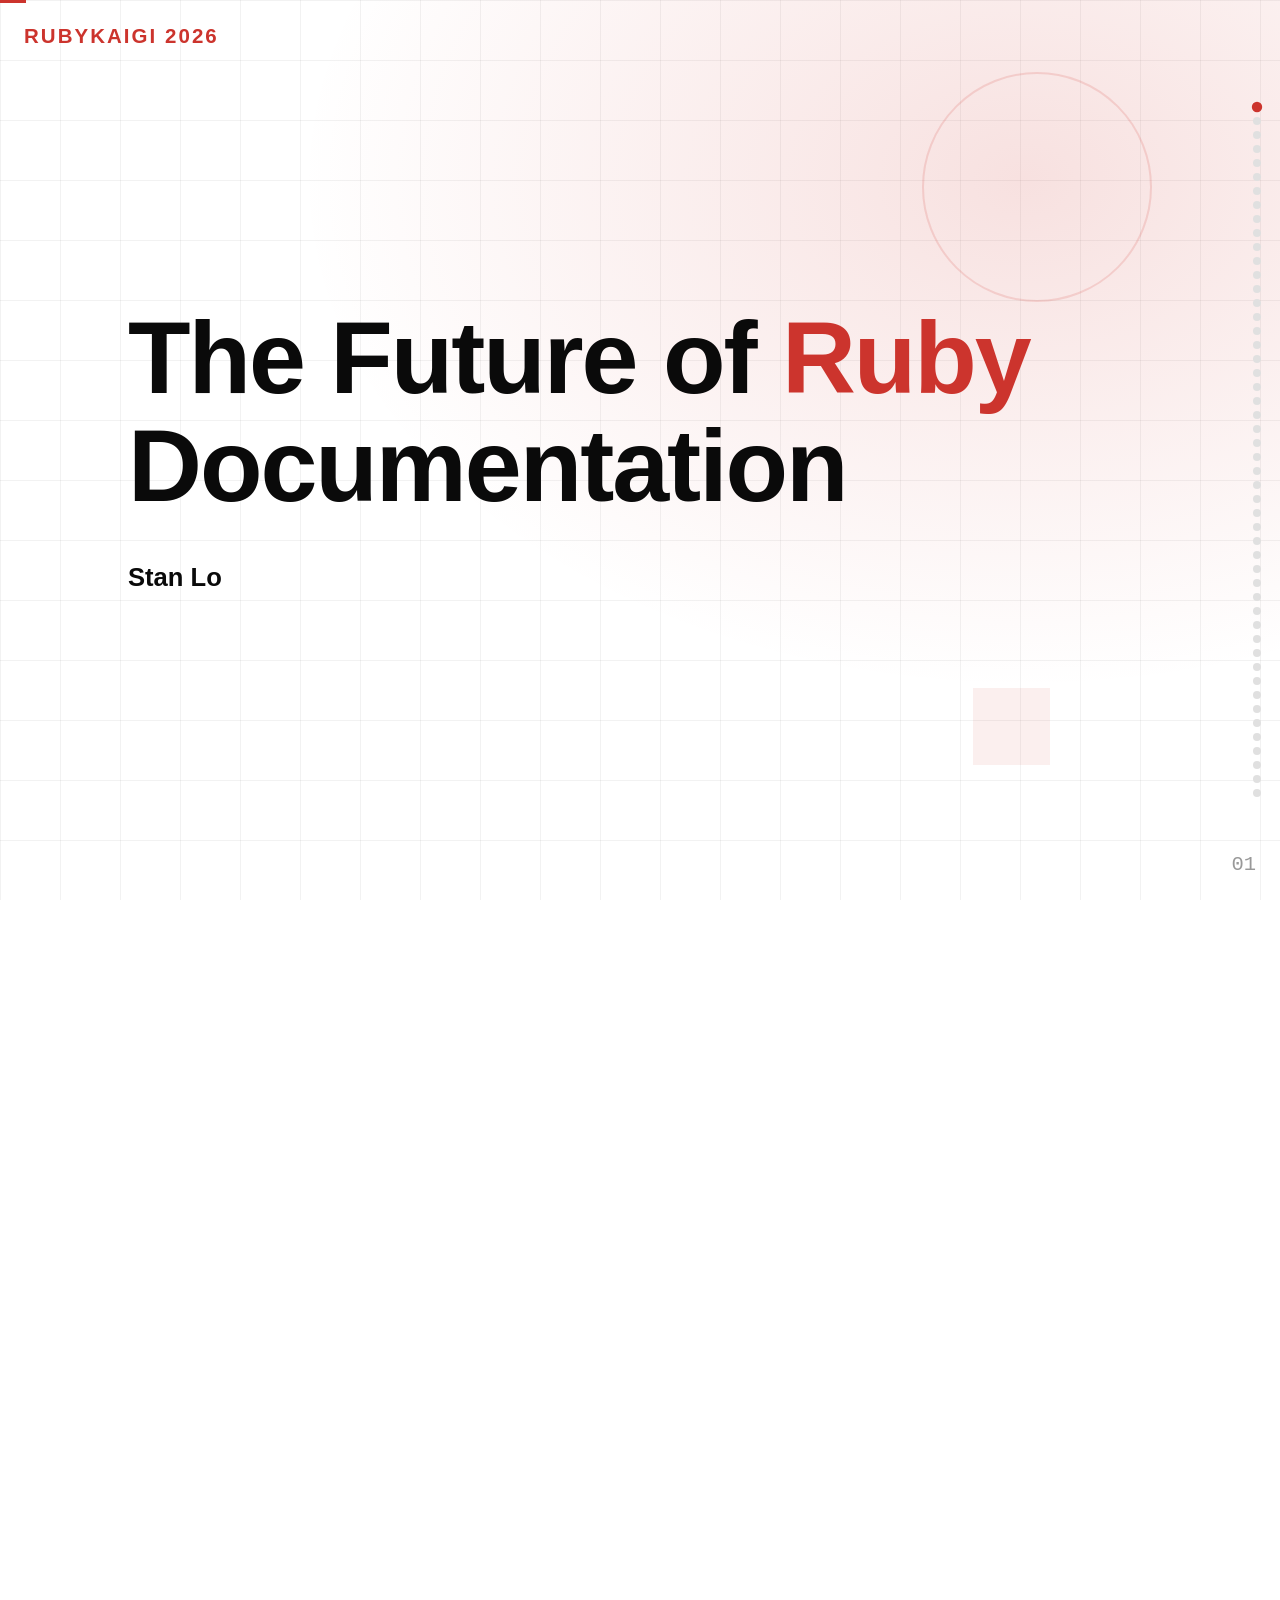
==== talks/the-future-of-ruby-documentation/index.html @ 3593cd4c "Add 'The Future of Ruby Documentation' RubyKaigi 2026 talk Self-contained talk directory under `talk" ====
<!DOCTYPE html>
<html lang="en"><head><meta http-equiv="Content-Type" content="text/html; charset=UTF-8">

<meta name="viewport" content="width=device-width, initial-scale=1.0">
<title>The Future of Ruby Documentation — Stan Lo — RubyKaigi 2026</title>
<link rel="preconnect" href="https://fonts.googleapis.com/">
<link href="./the-future-of-ruby-documentation_files/css2" rel="stylesheet">
<style>
/* ===========================================
   CSS CUSTOM PROPERTIES (SWISS MODERN THEME)
   =========================================== */
:root {
  --bg: #ffffff;
  --bg-alt: #f7f7f7;
  --text: #0a0a0a;
  --text-secondary: #555;
  --text-dim: #999;
  --accent: #cc342d;
  --accent-light: rgba(204,52,45,0.08);
  --accent-glow: rgba(204,52,45,0.15);
  --grid-color: rgba(0,0,0,0.05);
  --border: #e0e0e0;
  --code-bg: #1a1a2e;
  --code-text: #e0e0e0;
  --font-display: 'Archivo', sans-serif;
  --font-body: 'Nunito', sans-serif;
  --font-mono: 'JetBrains Mono', monospace;
  --title-size: clamp(3.2rem, 7vw, 7rem);
  --hero-size: clamp(2.5rem, 5.5vw, 5rem);
  --h2-size: clamp(2.2rem, 5vw, 3.8rem);
  --h3-size: clamp(1.6rem, 3.5vw, 2.6rem);
  --body-size: clamp(1.1rem, 2.2vw, 1.8rem);
  --small-size: clamp(0.95rem, 1.6vw, 1.4rem);
  --code-size: clamp(0.9rem, 1.7vw, 1.5rem);
  --slide-padding: clamp(2rem, 5vw, 5rem);
  --content-gap: clamp(1.2rem, 3vw, 2.5rem);
  --element-gap: clamp(0.5rem, 1.4vw, 1.2rem);
  --ease: cubic-bezier(0.16, 1, 0.3, 1);
  --duration: 0.6s;
}
*, *::before, *::after { margin: 0; padding: 0; box-sizing: border-box; }
html, body { height: 100%; overflow-x: hidden; }
html { scroll-snap-type: y mandatory; scroll-behavior: smooth; }
.slide { width: 100vw; height: 100vh; height: 100dvh; overflow: hidden; scroll-snap-align: start; display: flex; flex-direction: column; align-items: center; position: relative; background-image: linear-gradient(var(--grid-color) 1px, transparent 1px), linear-gradient(90deg, var(--grid-color) 1px, transparent 1px); background-size: 60px 60px; background-color: var(--bg); }
.slide-content { flex: 1; display: flex; flex-direction: column; justify-content: center; max-height: 100%; overflow: hidden; padding: var(--slide-padding); }
body { font-family: var(--font-body); color: var(--text); background: var(--bg); }
.slide.section-divider { background: var(--accent); background-image: none; justify-content: center; align-items: center; }
.slide.section-divider .slide-content { text-align: center; justify-content: center; align-items: center; }
.slide.section-divider h2 { color: #fff; font-family: var(--font-display); font-size: clamp(2.5rem, 7vw, 6rem); font-weight: 900; letter-spacing: -0.02em; }
.slide.section-divider .section-number { color: rgba(255,255,255,0.3); font-family: var(--font-display); font-size: clamp(5rem, 14vw, 13rem); font-weight: 900; line-height: 1; margin-bottom: clamp(0.5rem, 1vw, 1rem); }
.slide.title-slide { background-image: none; background: radial-gradient(ellipse at 80% 20%, var(--accent-glow) 0%, transparent 50%), linear-gradient(var(--grid-color) 1px, transparent 1px), linear-gradient(90deg, var(--grid-color) 1px, transparent 1px); background-size: 100% 100%, 60px 60px, 60px 60px; background-color: var(--bg); }
h1 { font-family: var(--font-display); font-size: var(--title-size); font-weight: 900; line-height: 1.05; letter-spacing: -0.02em; color: var(--text); }
h2 { font-family: var(--font-display); font-size: var(--h2-size); font-weight: 800; line-height: 1.15; letter-spacing: -0.01em; color: var(--text); margin-bottom: var(--content-gap); }
h3 { font-family: var(--font-display); font-size: var(--h3-size); font-weight: 700; color: var(--text); margin-bottom: var(--element-gap); }
.accent { color: var(--accent); }
.dim { color: var(--text-secondary); }
p, li { font-size: var(--body-size); line-height: 1.5; color: var(--text-secondary); }
ul { list-style: none; display: flex; flex-direction: column; gap: var(--element-gap); }
ul li { padding-left: clamp(1rem, 2vw, 1.5rem); position: relative; }
ul li::before { content: ''; position: absolute; left: 0; top: clamp(0.4rem, 0.7vw, 0.55rem); width: 6px; height: 6px; background: var(--accent); }
.code-block { background: var(--code-bg); color: var(--code-text); font-family: var(--font-mono); font-size: var(--code-size); line-height: 1.6; padding: clamp(0.75rem, 2vw, 1.5rem); border-radius: 8px; overflow: hidden; border-left: 3px solid var(--accent); white-space: pre; }
.code-block .kw { color: #ff7b72; }
.code-block .str { color: #a5d6ff; }
.code-block .cm { color: #8b949e; }
.code-block .fn { color: #d2a8ff; }
.code-block .ty { color: #79c0ff; }
code { font-family: var(--font-mono); font-size: 0.9em; background: var(--accent-light); color: var(--accent); padding: 0.1em 0.4em; border-radius: 3px; }
.two-col { display: flex; gap: clamp(1.5rem, 3vw, 3rem); align-items: flex-start; }
.two-col > * { flex: 1; min-width: 0; }
.comparison-table { width: 100%; border-collapse: collapse; font-size: var(--body-size); }
.comparison-table th { font-family: var(--font-display); font-weight: 700; text-align: left; padding: clamp(0.3rem, 0.8vw, 0.6rem) clamp(0.5rem, 1.5vw, 1.2rem); border-bottom: 2px solid var(--text); color: var(--text); font-size: var(--small-size); text-transform: uppercase; letter-spacing: 0.05em; }
.comparison-table td { padding: clamp(0.3rem, 0.8vw, 0.6rem) clamp(0.5rem, 1.5vw, 1.2rem); border-bottom: 1px solid var(--border); color: var(--text-secondary); }
.comparison-table td:first-child { font-weight: 600; color: var(--text); }
.diagram { display: flex; align-items: center; justify-content: center; gap: clamp(0.5rem, 1.5vw, 1.2rem); flex-wrap: wrap; padding: clamp(1rem, 2vw, 2rem) 0; }
.diagram-box { background: var(--bg-alt); border: 2px solid var(--border); border-radius: 8px; padding: clamp(0.5rem, 1.2vw, 1rem) clamp(0.8rem, 2vw, 1.5rem); font-family: var(--font-mono); font-size: var(--small-size); text-align: center; color: var(--text); }
.diagram-box.highlight { border-color: var(--accent); background: var(--accent-light); }
.diagram-arrow { font-size: clamp(1rem, 2vw, 1.5rem); color: var(--text-dim); }
.quote { border-left: 3px solid var(--accent); padding-left: clamp(1rem, 2vw, 1.5rem); font-style: italic; font-size: var(--h3-size); color: var(--text); line-height: 1.4; }
.badge { display: inline-block; font-family: var(--font-mono); font-size: var(--small-size); background: var(--accent); color: #fff; padding: 0.15em 0.6em; border-radius: 3px; font-weight: 500; letter-spacing: 0.03em; }
.placeholder { background: var(--bg-alt); border: 2px dashed var(--border); border-radius: 8px; display: flex; align-items: center; justify-content: center; padding: clamp(1.5rem, 3vw, 3rem); color: var(--text-dim); font-size: var(--small-size); font-family: var(--font-mono); text-align: center; max-height: min(50vh, 450px); }
.corner-label { position: absolute; top: clamp(0.8rem, 2vw, 1.5rem); left: clamp(0.8rem, 2vw, 1.5rem); font-family: var(--font-display); font-weight: 800; font-size: var(--small-size); color: var(--accent); letter-spacing: 0.1em; text-transform: uppercase; }
.slide-num { position: absolute; bottom: clamp(0.8rem, 2vw, 1.5rem); right: clamp(0.8rem, 2vw, 1.5rem); font-family: var(--font-mono); font-size: var(--small-size); color: var(--text-dim); }
.deco-circle { position: absolute; border: 2px solid var(--accent); border-radius: 50%; opacity: 0.15; pointer-events: none; }
.deco-rect { position: absolute; background: var(--accent); opacity: 0.08; pointer-events: none; }
.reveal { opacity: 0; transform: translateY(25px); transition: opacity var(--duration) var(--ease), transform var(--duration) var(--ease); }
.slide.visible .reveal { opacity: 1; transform: translateY(0); }
.reveal:nth-child(2) { transition-delay: 0.1s; }
.reveal:nth-child(3) { transition-delay: 0.2s; }
.reveal:nth-child(4) { transition-delay: 0.25s; }
.reveal:nth-child(5) { transition-delay: 0.3s; }
.progress-bar { position: fixed; top: 0; left: 0; height: 3px; background: var(--accent); z-index: 1000; transition: width 0.3s var(--ease); width: 0%; }
.nav-dots { position: fixed; right: clamp(0.5rem, 1.5vw, 1.2rem); top: 50%; transform: translateY(-50%); display: flex; flex-direction: column; gap: 6px; z-index: 999; }
.nav-dots .dot { width: 8px; height: 8px; border-radius: 50%; background: var(--border); cursor: pointer; transition: all 0.3s var(--ease); border: none; padding: 0; }
.nav-dots .dot.active { background: var(--accent); transform: scale(1.3); }
.edit-hotzone { position: fixed; top: 0; left: 0; width: 80px; height: 80px; z-index: 10000; cursor: pointer; }
.edit-toggle { position: fixed; top: 12px; left: 12px; width: 36px; height: 36px; border-radius: 50%; background: var(--accent); color: #fff; border: none; font-size: 16px; cursor: pointer; z-index: 10001; opacity: 0; pointer-events: none; transition: opacity 0.3s ease; display: flex; align-items: center; justify-content: center; }
.edit-toggle.show, .edit-toggle.active { opacity: 1; pointer-events: auto; }
.edit-banner { position: fixed; top: 0; left: 0; right: 0; background: var(--accent); color: #fff; font-family: var(--font-mono); font-size: 12px; text-align: center; padding: 4px; z-index: 9999; opacity: 0; pointer-events: none; transition: opacity 0.3s ease; }
.edit-banner.active { opacity: 1; }
body.edit-active [contenteditable] { outline: 1px dashed var(--accent); outline-offset: 2px; cursor: text; }
@media (max-height: 700px) { :root { --slide-padding: clamp(0.75rem, 3vw, 2rem); --content-gap: clamp(0.4rem, 1.5vw, 1rem); --title-size: clamp(1.5rem, 4.5vw, 2.5rem); --h2-size: clamp(1rem, 3vw, 1.75rem); } }
@media (max-height: 600px) { :root { --slide-padding: clamp(0.5rem, 2.5vw, 1.5rem); --content-gap: clamp(0.3rem, 1vw, 0.75rem); --title-size: clamp(1.1rem, 4vw, 2rem); --body-size: clamp(0.7rem, 1.2vw, 0.95rem); } .nav-dots, .decorative { display: none; } }
@media (max-height: 500px) { :root { --slide-padding: clamp(0.4rem, 2vw, 1rem); --title-size: clamp(1rem, 3.5vw, 1.5rem); --h2-size: clamp(0.9rem, 2.5vw, 1.25rem); --body-size: clamp(0.65rem, 1vw, 0.85rem); } }
@media (max-width: 600px) { :root { --title-size: clamp(1.25rem, 7vw, 2.5rem); } .two-col { flex-direction: column !important; } }
@media (prefers-reduced-motion: reduce) { *, *::before, *::after { animation-duration: 0.01ms !important; transition-duration: 0.2s !important; } html { scroll-behavior: auto; } }
.notes-panel { position: fixed; bottom: 0; left: 0; right: 0; height: 180px; background: #1a1a2e; border-top: 2px solid #cc342d; display: none; flex-direction: column; z-index: 9000; font-family: var(--font-body); }
.notes-panel.active { display: flex; }
.notes-panel-header { display: flex; justify-content: space-between; align-items: center; padding: 6px 16px; background: #252540; font-size: 12px; color: #888; }
.notes-panel-header .notes-label { font-weight: 600; color: #ccc; }
.notes-panel-header .notes-status { font-style: italic; }
.notes-panel textarea { flex: 1; background: #1a1a2e; color: #e0e0e0; border: none; padding: 12px 16px; font-family: var(--font-body); font-size: 15px; line-height: 1.5; resize: none; outline: none; }
.notes-panel textarea::placeholder { color: #555; }
.speaker-notes { display: none; }
.blackout-overlay { position: fixed; inset: 0; background: #000; z-index: 10000; display: none; }
.blackout-overlay.active { display: block; }
body.mirror .progress-bar, body.mirror .nav-dots, body.mirror .edit-hotzone, body.mirror .edit-toggle, body.mirror .edit-banner, body.mirror .notes-panel { display: none !important; }
body.mirror { overflow: hidden; }
</style>
</head>
<body class="">
<div class="progress-bar" id="progressBar" style="width: 20%;"></div>
<nav class="nav-dots" id="navDots"><button class="dot" aria-label="Go to slide 1"></button><button class="dot" aria-label="Go to slide 2"></button><button class="dot" aria-label="Go to slide 3"></button><button class="dot" aria-label="Go to slide 4"></button><button class="dot" aria-label="Go to slide 5"></button><button class="dot" aria-label="Go to slide 6"></button><button class="dot" aria-label="Go to slide 7"></button><button class="dot" aria-label="Go to slide 8"></button><button class="dot" aria-label="Go to slide 9"></button><button class="dot active" aria-label="Go to slide 10"></button><button class="dot" aria-label="Go to slide 11"></button><button class="dot" aria-label="Go to slide 12"></button><button class="dot" aria-label="Go to slide 13"></button><button class="dot" aria-label="Go to slide 14"></button><button class="dot" aria-label="Go to slide 15"></button><button class="dot" aria-label="Go to slide 16"></button><button class="dot" aria-label="Go to slide 17"></button><button class="dot" aria-label="Go to slide 18"></button><button class="dot" aria-label="Go to slide 19"></button><button class="dot" aria-label="Go to slide 20"></button><button class="dot" aria-label="Go to slide 21"></button><button class="dot" aria-label="Go to slide 22"></button><button class="dot" aria-label="Go to slide 23"></button><button class="dot" aria-label="Go to slide 24"></button><button class="dot" aria-label="Go to slide 25"></button><button class="dot" aria-label="Go to slide 26"></button><button class="dot" aria-label="Go to slide 27"></button><button class="dot" aria-label="Go to slide 28"></button><button class="dot" aria-label="Go to slide 29"></button><button class="dot" aria-label="Go to slide 30"></button><button class="dot" aria-label="Go to slide 31"></button><button class="dot" aria-label="Go to slide 32"></button><button class="dot" aria-label="Go to slide 33"></button><button class="dot" aria-label="Go to slide 34"></button><button class="dot" aria-label="Go to slide 35"></button><button class="dot" aria-label="Go to slide 36"></button><button class="dot" aria-label="Go to slide 37"></button><button class="dot" aria-label="Go to slide 38"></button><button class="dot" aria-label="Go to slide 39"></button><button class="dot" aria-label="Go to slide 40"></button><button class="dot" aria-label="Go to slide 41"></button><button class="dot" aria-label="Go to slide 42"></button><button class="dot" aria-label="Go to slide 43"></button><button class="dot" aria-label="Go to slide 44"></button><button class="dot" aria-label="Go to slide 45"></button><button class="dot" aria-label="Go to slide 46"></button><button class="dot" aria-label="Go to slide 47"></button><button class="dot" aria-label="Go to slide 48"></button><button class="dot" aria-label="Go to slide 49"></button><button class="dot" aria-label="Go to slide 50"></button></nav>
<div class="edit-hotzone" id="editHotzone"></div>
<button class="edit-toggle" id="editToggle" title="Edit mode (E)">✓</button>
<div class="edit-banner" id="editBanner">Saved!</div>
<div class="blackout-overlay" id="blackoutOverlay"></div>
<div class="notes-panel" id="notesPanel">
  <div class="notes-panel-header">
    <span class="notes-label">Speaker Notes (slide <span id="noteSlideNum">10</span>/<span id="noteTotalSlides">50</span>)</span>
    <span class="notes-status" id="noteStatus">Saved</span>
  </div>
  <textarea id="notesTextarea" placeholder="Type your speaker notes here..."></textarea>
</div>

<!-- 01: TITLE -->
<section class="slide title-slide visible" data-section="The Hook" data-budget="3-4 min">
  <div class="deco-circle" style="width:clamp(120px,18vw,280px);height:clamp(120px,18vw,280px);top:8%;right:10%"></div>
  <div class="deco-rect" style="width:clamp(40px,6vw,80px);height:clamp(40px,6vw,80px);bottom:15%;right:18%"></div>
  <div class="corner-label">RubyKaigi 2026</div>
  <div class="slide-content" style="max-width:min(90vw,1200px)">
    <h1 class="reveal" style="font-size:clamp(3.5rem,8vw,8rem);margin-bottom:var(--content-gap)">The Future of <span class="accent">Ruby</span> Documentation</h1>
    <p class="reveal" style="font-size:clamp(1.2rem,2vw,1.8rem);color:var(--text-secondary)"><strong style="color:var(--text)">Stan Lo</strong></p>
  </div>
  <div class="slide-num">01</div>
  <div class="speaker-notes">Hi everyone. Today I want to talk about the future of Ruby documentation — what we have done in the last 2 years, and what will come in the future.</div>
</section>

<!-- 02a: ABOUT ME — RUBY COMMITTER -->
<section class="slide visible"><div class="slide-content" style="max-width:min(90vw,1100px)">
  <h2 class="reveal">About me</h2>
  <ul class="reveal">
    <li>Ruby committer — Debug.gem, IRB, RDoc, Reline, a bit of ZJIT</li>
  </ul>
</div><div class="slide-num">02</div>
  <div class="speaker-notes">I'm Stan Lo. I'm a Ruby committer and I've worked on several Ruby tools over the years, including the debugger, IRB, RDoc, and Reline.
Last year I also spent quite some time working on ZJIT as well.</div>
</section>

<!-- 02b: CLIMBING & CALISTHENICS -->
<section class="slide visible"><div class="slide-content" style="max-width:min(90vw,1100px);text-align:center;align-items:center">
  <h2 class="reveal">When I don't write code, I climb and do calisthenics training.</h2>
  <div class="reveal" style="margin-top:var(--content-gap)">
    <img src="images/pullup-record.jpeg" alt="Pullup record at the Hacomono booth" style="max-width:min(90vw,1000px);max-height:min(72vh,700px);border-radius:8px;border:1px solid var(--border);box-shadow:0 4px 20px rgba(0,0,0,0.1)">
  </div>
</div><div class="slide-num">03</div>
  <div class="speaker-notes">When I don't write code, I climb and do calisthenics training. Which means a lot of pullups and hangs — and today I took the Hacomono booth's challenge. Here's my record.</div>
</section>

<!-- 02c: FRONTLEVER DEMO -->
<section class="slide visible"><div class="slide-content" style="max-width:min(95vw,1400px);text-align:center;align-items:center">
  <h2 class="reveal">I also train for tricks like front lever.</h2>
  <div class="reveal" style="margin-top:var(--content-gap)">
    <video src="images/frontlever-drop.mp4" style="max-width:100%;max-height:min(72vh,700px);border-radius:8px;border:1px solid var(--border);box-shadow:0 4px 20px rgba(0,0,0,0.1);cursor:pointer" onclick="this.paused?this.play():this.pause()" muted="" playsinline=""></video>
  </div>
</div><div class="slide-num">04</div>
  <div class="speaker-notes">I also train for tricks like the front lever. Which, as you can see, is not cool at all if you need to pick up the changes afterward
[Arrow key or click to play.]</div>
</section>

<!-- 02: ABOUT ME (FULL) -->
<section class="slide visible"><div class="slide-content" style="max-width:min(90vw,1100px)">
  <h2 class="reveal">About me</h2>
  <ul class="reveal">
    <li>Ruby committer — Debug.gem, IRB, RDoc, Reline, a bit of ZJIT</li>
    <li>Ruby DX team @Shopify&nbsp;—&nbsp;Tapioca, Ruby LSP, Rubydex</li>
  </ul>
</div><div class="slide-num">05</div>
  <div class="speaker-notes">Anyway — that's my main hobby now. I'm also part of the Ruby Developer Experience team at Shopify. We build and maintain projects like Tapioca, Ruby LSP, and a new project called Rubydex.</div>
</section>

<!-- 03: RUBYDEX -->
<section class="slide visible"><div class="slide-content" style="max-width:min(90vw,1100px)">
  <h2 class="reveal">Rubydex</h2>
  <ul class="reveal">
    <li>A Ruby code indexer — <code>Shopify/rubydex</code></li>
    <li>Static code intelligence for Ruby</li>
  </ul>
  <div class="reveal" style="margin-top:var(--content-gap)">
    <img src="images/terrasa-talk.png" alt="Alexandre Terrasa — Blazing-fast Code Indexing for Smarter Ruby Tools" style="max-width:min(60vw,550px);border-radius:8px;border:1px solid var(--grid-color)">
  </div>
</div><div class="slide-num">06</div>
  <div class="speaker-notes">Speaking of Rubydex, it's a new Ruby code indexer my team is building. It provides static code intelligence for Ruby — class and module resolution, method lookup, reference finding, and so on. It's fast and it's built to be a foundation for other tools. It even ships with a built-in MCP server, so AI agents can use it right away.
My colleague Alexandre Terrasa is giving a talk about it tomorrow — please check it out.</div>
</section>

<!-- 04: BOLD CLAIM -->
<section class="slide visible"><div class="slide-content" style="max-width:min(90vw,1100px);text-align:center;align-items:center">
  <h2 class="reveal" style="font-size:var(--hero-size)">The future of Ruby documentation has to work for <span class="accent">AI</span> too.</h2>
</div><div class="slide-num">07</div>
  <div class="speaker-notes">In addition to tooling like Rubydex, Ruby's documentation needs to work for AI too. And most of you will likely agree.</div>
</section>

<!-- 05: RDOC IS THE BACKBONE -->
<section class="slide visible"><div class="slide-content" style="max-width:min(90vw,1300px)">
  <h2 class="reveal">And most of this falls on one project: <span class="accent">RDoc</span></h2>
  <p class="reveal" style="font-size:var(--body-size);color:var(--text-secondary)">The backbone of Ruby documentation for 20+ years.</p>
  <div class="reveal" style="margin-top:var(--content-gap);display:flex;flex-direction:column;align-items:center;width:min(85vw,1000px);margin-left:auto;margin-right:auto">
    <!-- Source box -->
    <div class="diagram-box highlight" style="min-width:min(28vw,220px);text-align:center;font-weight:700;font-size:var(--body-size)">RDoc</div>
    <!-- Tree connector: trunk down → horizontal bar → three drops with arrowheads -->
    <svg viewBox="0 0 1000 70" style="width:100%;height:auto;color:var(--text-dim);display:block" aria-hidden="true">
      <defs>
        <marker id="rdoc-arrow" viewBox="0 0 10 10" refX="9" refY="5" markerUnits="userSpaceOnUse" markerWidth="12" markerHeight="12" orient="auto">
          <path d="M0,0 L9,5 L0,10" fill="none" stroke="currentColor" stroke-width="2" stroke-linejoin="round" stroke-linecap="round"></path>
        </marker>
      </defs>
      <g fill="none" stroke="currentColor" stroke-width="2.5" stroke-linecap="round">
        <!-- trunk down from RDoc -->
        <line x1="500" y1="0" x2="500" y2="26"></line>
        <!-- horizontal bar across to side branches -->
        <line x1="167" y1="26" x2="833" y2="26"></line>
        <!-- three drops with arrowheads -->
        <line x1="167" y1="26" x2="167" y2="58" marker-end="url(#rdoc-arrow)"></line>
        <line x1="500" y1="26" x2="500" y2="58" marker-end="url(#rdoc-arrow)"></line>
        <line x1="833" y1="26" x2="833" y2="58" marker-end="url(#rdoc-arrow)"></line>
      </g>
    </svg>
    <!-- Three child boxes + captions, columns aligned with SVG endpoints (16.67% / 50% / 83.33%) -->
    <div style="display:grid;grid-template-columns:1fr 1fr 1fr;column-gap:0;row-gap:clamp(0.3rem,0.7vw,0.5rem);justify-items:center;align-items:start;width:100%">
      <div class="diagram-box" style="min-width:min(22vw,200px)">docs.ruby-lang.org</div>
      <div class="diagram-box" style="min-width:min(22vw,200px)"><code>ri</code> data</div>
      <div class="diagram-box" style="min-width:min(22vw,200px)">Gem API docs</div>
      <div style="font-size:var(--small-size);color:var(--text-dim);text-align:center">Official Ruby docs</div>
      <div style="font-size:var(--small-size);color:var(--text-dim);text-align:center">CLI doc viewer</div>
      <div style="font-size:var(--small-size);color:var(--text-dim);text-align:center">Prism, Nokogiri, IRB, …</div>
    </div>
  </div>
</div><div class="slide-num">08</div>
  <div class="speaker-notes">And most of these expectations fall on one project: RDoc.

RDoc has been the backbone of Ruby documentation for more than 20 years. It generates the official documentation at docs.ruby-lang.org. It also generates the data the ri command-line tool reads, so when you look up a method in the terminal, that's RDoc behind the scenes. And it generates the API documentation for projects that adopt it — gems like Prism, Nokogiri, IRB, and many others.

So if we want to make Ruby's documentation work better for humans and AI, RDoc is where the work has to happen.</div>
</section>

<!-- 06: BUT WE'RE NOT THERE YET -->
<section class="slide visible"><div class="slide-content" style="max-width:min(90vw,1100px);text-align:center;align-items:center">
  <h2 class="reveal" style="font-size:var(--hero-size)">But RDoc isn't ready for that yet.</h2>
</div><div class="slide-num">09</div>
  <div class="speaker-notes">But honestly, RDoc isn't ready for that future yet.</div>
</section>

<!-- 06: WHAT AI NEEDS FROM DOCUMENTATION -->
<section class="slide visible"><div class="slide-content" style="max-width:min(90vw,1100px)">
  <h2 class="reveal">What AI needs from documentation</h2>
  <ul class="reveal">
    <li><strong style="color:var(--text)">Clear, accurate documentation</strong></li>
    <li><strong style="color:var(--text)">Simpler content formats</strong> — less context overhead (currently Markdown)</li>
    <li><strong style="color:var(--text)">Clear intent</strong> — structured info like type signatures tell it what code expects</li>
  </ul>
</div><div class="slide-num">10</div>
  <div class="speaker-notes">AI needs a few things from documentation.
First, accuracy — AI trains on docs and builds assumptions based on them. It also grabs docs when making plans, and references them when generating code. So the API doc needs to match the actual code structure.
Second, the doc should be presented in simpler content formats — ones that don't waste context on markup noise. Right now that's Markdown, but the specific format could change.
Third, clear intent — structured information like type signatures tells AI what a piece of code expects and returns effectively, as well as how different methods could interact with each other.</div>
</section>

<!-- 06: WHAT AI NEEDS FROM TOOLING -->
<section class="slide visible"><div class="slide-content" style="max-width:min(90vw,1100px)">
  <h2 class="reveal">What AI needs from tooling</h2>
  <ul class="reveal">
    <li><strong style="color:var(--text)">Quick, deterministic feedback</strong> — coverage checks, reference validation</li>
    <li><strong style="color:var(--text)">Incremental preview</strong> — see changes without regenerating everything</li>
  </ul>
</div><div class="slide-num">11</div>
  <div class="speaker-notes">That's the content side. But AI also needs good tooling around documentation so it can help developers contribute to them.
When an agent writes or updates docs, it needs fast feedback — so it knows if anything is missing documentation, or if the references are incorrect.
It can also use incrementally generated docs to verify changes quickly, instead of generating the whole project's documentation all over again.</div>
</section>

<!-- 07: THE TWIST -->
<section class="slide visible"><div class="slide-content" style="max-width:min(90vw,1100px);text-align:center;align-items:center">
  <h2 class="reveal" style="font-size:var(--hero-size)">Most of these help <span class="accent">human</span> developers too.</h2>
  <p class="reveal" style="margin-top:var(--content-gap);font-size:var(--body-size);color:var(--text-secondary)"><br></p>
</div><div class="slide-num">12</div>
  <div class="speaker-notes">Here's the thing. Most of what I just described — accurate docs, type signatures, fast feedback — these aren't just AI requirements.
They're what makes documentation better for everyone. Improving these things now just creates more leverage because AI amplifies the benefit.</div>
</section>

<!-- 08: RDOC WASN'T DELIVERING -->
<section class="slide visible"><div class="slide-content" style="max-width:min(90vw,1100px)">
  <h2 class="reveal">RDoc wasn't delivering</h2>
  <ul class="reveal">
    <li>Parser couldn't handle some newer Ruby syntax</li>
    <li>Incomplete Markdown support</li>
    <li>No RBS type signatures</li>
    <li>No server mode</li>
    <li>Dated theme, bad reading experience</li>
  </ul>
</div><div class="slide-num">13</div>
  <div class="speaker-notes">But RDoc has been struggling to meet the expectations.
Its parser couldn't handle newer Ruby syntax features — so the generated docs for those are sometimes wrong.
Its Markdown support was incomplete and so writing docs with it is difficult. There was no RBS integration so it's missing key information.
Without server mode — you had to regenerate and manually open HTML files to see changes.
And finally, the Darkfish theme was dated, without even mobile support — giving readers an awful first impression of the language and poor reading experience.</div>
</section>

<!-- 10: TRANSITION -->
<section class="slide visible"><div class="slide-content" style="max-width:min(90vw,1100px);text-align:center;align-items:center">
  <h2 class="reveal" style="font-size:var(--hero-size)">So here's what we did.</h2>
  <ul class="reveal" style="margin-top:var(--content-gap);text-align:left;display:inline-flex;flex-direction:column;gap:clamp(0.6rem,1.5vw,1.2rem);font-size:clamp(1.4rem,3vw,2.2rem)">
    <li style="font-size:clamp(1.4rem,3vw,2.2rem)">New theme</li>
    <li style="font-size:clamp(1.4rem,3vw,2.2rem)">New Prism-based parser</li>
    <li style="font-size:clamp(1.4rem,3vw,2.2rem)">Markdown improvements</li>
    <li style="font-size:clamp(1.4rem,3vw,2.2rem)">RBS type signatures</li>
    <li style="font-size:clamp(1.4rem,3vw,2.2rem)">Server mode</li>
  </ul>
</div><div class="slide-num">14</div>
  <div class="speaker-notes">So there's a long list of things we need to fix. Here's what we've been working on over the past 2 years. Let me walk through each one.</div>
</section>

<!-- 11: BEFORE — DARKFISH -->
<section class="slide visible" data-section="Here's What We Did" data-budget="14-16 min"><div class="slide-content" style="max-width:min(90vw,1300px)">
  <p class="reveal" style="font-size:var(--small-size);color:var(--accent);font-weight:700;letter-spacing:0.1em;text-transform:uppercase;margin-bottom:var(--element-gap)">New theme</p>
  <h2 class="reveal">Before: Darkfish</h2>
  <div class="reveal" style="flex:1;min-height:0;display:flex;align-items:center;justify-content:center"><img src="images/darkfish-theme.png" alt="Darkfish theme" style="max-width:100%;max-height:min(65vh,600px);border-radius:8px;border:1px solid var(--border);box-shadow:0 4px 20px rgba(0,0,0,0.1)"></div>
</div><div class="slide-num">15</div>
  <div class="speaker-notes">First is the visual change. The Darkfish theme was built in 2008. And it's clearly dated for 2020.</div>
</section>

<!-- 12: AFTER — ALIKI (LIGHT) -->
<section class="slide visible"><div class="slide-content" style="max-width:min(95vw,1400px)">
  <p class="reveal" style="font-size:var(--small-size);color:var(--accent);font-weight:700;letter-spacing:0.1em;text-transform:uppercase;margin-bottom:var(--element-gap)">New theme</p>
  <h2 class="reveal">After: Aliki</h2>
  <div class="reveal" style="margin-top:var(--element-gap)">
    <img src="images/aliki-light.png" alt="Aliki theme — light mode" style="width:100%;border-radius:8px;border:1px solid var(--border);box-shadow:0 4px 20px rgba(0,0,0,0.1)">
  </div>
</div><div class="slide-num">16</div>
  <div class="speaker-notes">So I created Aliki — the new default theme shipped with Ruby 4.0. Here's the light mode. It has clean layout, redesigned left sidebar, better contrast and highlight, and better navigation and search experience. And we're still improving it.</div>
</section>

<!-- 13: AFTER — ALIKI (DARK) -->
<section class="slide visible"><div class="slide-content" style="max-width:min(95vw,1400px)">
  <p class="reveal" style="font-size:var(--small-size);color:var(--accent);font-weight:700;letter-spacing:0.1em;text-transform:uppercase;margin-bottom:var(--element-gap)">New theme</p>
  <h2 class="reveal">After: Aliki (dark mode)</h2>
  <div class="reveal" style="margin-top:var(--element-gap)">
    <img src="images/aliki-dark.png" alt="Aliki theme — dark mode" style="width:100%;border-radius:8px;border:1px solid var(--border);box-shadow:0 4px 20px rgba(0,0,0,0.1)">
  </div>
</div><div class="slide-num">17</div>
  <div class="speaker-notes">It also has a dark mode, which is turned on based on your system preferences. With Aliki, we hope to give Ruby developers a good impression that matches Ruby's aesthetics.</div>
</section>

<!-- 14: PARSER REWRITE -->
<section class="slide visible"><div class="slide-content" style="max-width:min(90vw,1100px)">
  <p class="reveal" style="font-size:var(--small-size);color:var(--accent);font-weight:700;letter-spacing:0.1em;text-transform:uppercase;margin-bottom:var(--element-gap)">Parser</p>
  <h2 class="reveal">The new parser</h2>
  <ul class="reveal">
    <li>RDoc's Ruby parser couldn't handle modern syntax and was hard to maintain</li>
    <li>Tomoya Ishida (@tompng) rewrote it on Prism, fixing many issues along the way</li>
    <li>Fixed 7 long-standing bugs — some open since 2016e</li>
  </ul>
</div><div class="slide-num">18</div>
  <div class="speaker-notes">That's the new look. Now let's talk about what's under the hood. RDoc's Ruby parser was built on Ripper's tokenizer. And the parsing logic was implemented manually. So when Ruby gets updates, It often couldn't handle new syntax and was hard to maintain. 
So to solve this problem, Tomoya Ishida — Ruby committer and RDoc maintainer — created a new parser based on Prism last year, and fixed many issues along the way, some reported even 10 years ago.</div>
</section>

<!-- HIDDEN: __FILE__ BUG EXAMPLE -->
<section class="slide visible" style="display:none"><div class="slide-content" style="max-width:min(90vw,1150px)">
  <p class="reveal" style="font-size:var(--small-size);color:var(--accent);font-weight:700;letter-spacing:0.1em;text-transform:uppercase;margin-bottom:var(--element-gap)">Parser</p>
  <h2 class="reveal">Bug fix example: <code>__FILE__</code></h2>
  <p class="reveal" style="font-size:var(--body-size);margin-top:var(--content-gap)">Source: <code># Returns __FILE__ as a string</code></p>
  <div class="reveal" style="display:flex;gap:clamp(2rem,5vw,4rem);margin-top:var(--content-gap)">
    <div style="flex:1;display:flex;flex-direction:column">
      <h3 style="color:var(--text-dim)">Before</h3>
      <div style="flex:1;display:flex;align-items:center;padding:clamp(1.2rem,2.5vw,2.5rem);border-radius:8px;border:2px solid var(--border);margin-top:var(--element-gap);font-size:var(--body-size)">
        Returns <em><strong>&nbsp;FILE&nbsp;</strong></em> as a string
      </div>
    </div>
    <div style="flex:1;display:flex;flex-direction:column">
      <h3 style="color:var(--accent)">After</h3>
      <div style="flex:1;display:flex;align-items:center;padding:clamp(1.2rem,2.5vw,2.5rem);border-radius:8px;border:2px solid var(--accent);margin-top:var(--element-gap);font-size:var(--body-size)">
        Returns __FILE__ as a string
      </div>
    </div>
  </div>
  <p class="reveal" style="margin-top:var(--content-gap);font-size:var(--body-size);color:var(--text-secondary)">Same fix for <code>__send__</code>, <code>__dir__</code>, and similar identifiers.</p>
</div><div class="slide-num">16</div>
  <div class="speaker-notes">The old formatter saw underscores and assumed they meant emphasis. So __FILE__ in a doc comment became italic-bold FILE. The new parser understands these are Ruby keywords, not formatting, so it can render them correctly. The same fix handles __send__, __dir__, and any double-underscore identifier.</div>
</section>

<!-- 15: PARSER RESULTS -->
<section class="slide visible"><div class="slide-content" style="max-width:min(90vw,1100px)">
  <p class="reveal" style="font-size:var(--small-size);color:var(--accent);font-weight:700;letter-spacing:0.1em;text-transform:uppercase;margin-bottom:var(--element-gap)">Parser</p>
  <h2 class="reveal">What the rewrite changed</h2>
  <ul class="reveal">
    <li>Roughly half the code (1,243 vs 2,241 lines)</li>
    <li>~30% faster (0.69s vs 0.97s on 112 files)</li>
    <li>New Ruby syntax is handled by Prism — not by RDoc</li>
  </ul>
</div><div class="slide-num">19</div>
  <div class="speaker-notes">After the rewrite, the new parser is roughly half the code — 1,243 lines versus 2,241. We benchmarked both on RDoc's own codebase — and the new parser came out about 30% faster. 
But most importantly, when Ruby adds new syntax, Prism already knows how to parse it. We don't have to manually teach RDoc about every new feature anymore.</div>
</section>

<!-- 16: ENDLESS METHOD BUG EXAMPLE -->
<section class="slide visible"><div class="slide-content" style="max-width:min(90vw,1150px)">
  <p class="reveal" style="font-size:var(--small-size);color:var(--accent);font-weight:700;letter-spacing:0.1em;text-transform:uppercase;margin-bottom:var(--element-gap)">Parser</p>
  <h2 class="reveal">Bug fix example: endless methods</h2>
  <div class="reveal" style="margin-top:var(--content-gap)">
    <div class="code-block" style="background:#2d2d2d;display:inline-block;font-size:var(--small-size)"><span class="kw">class</span> <span class="fn">Foo</span>       <span class="cm"># open Foo</span>
  <span class="kw">def</span> <span class="fn">bar</span> = 42  <span class="cm"># open bar — where's end?</span>
<span class="kw">end</span>             <span class="cm"># this closes bar, not Foo</span>

<span class="kw">class</span> <span class="fn">Baz</span>; <span class="kw">end</span> <span class="cm"># Ripper thinks we're still inside Foo</span></div>
  </div>
  <div class="reveal" style="display:flex;gap:clamp(2rem,4vw,4rem);margin-top:var(--content-gap)">
    <div style="flex:1">
      <h3 style="color:var(--text-dim);margin-bottom:var(--element-gap)">Ripper</h3>
      <div style="padding:clamp(1rem,2vw,1.5rem);border-radius:8px;border:2px solid var(--border);font-family:var(--font-mono);font-size:var(--body-size);line-height:1.8">
        <div><strong>class Foo</strong></div>
        <div style="padding-left:1.5em">— method bar</div>
        <div style="padding-left:1.5em">— <strong>class Baz</strong> <span style="color:var(--accent)">← wrong</span></div>
      </div>
    </div>
    <div style="flex:1">
      <h3 style="color:var(--accent);margin-bottom:var(--element-gap)">Prism</h3>
      <div style="padding:clamp(1rem,2vw,1.5rem);border-radius:8px;border:2px solid var(--accent);font-family:var(--font-mono);font-size:var(--body-size);line-height:1.8">
        <div><strong>class Foo</strong></div>
        <div style="padding-left:1.5em">— method bar</div>
        <div><strong>class Baz</strong></div>
      </div>
    </div>
  </div>
</div><div class="slide-num">20</div>
  <div class="speaker-notes">Here's one example: The old parser works on tokens — it tracks where methods end by looking for the end keyword. 
But after endless methods were introduced, they broke that assumption. So in this example, the Ripper-based parser would incorrectly consume the end keyword of the Foo class, thinking it's the end for the method, and cause the Baz class to be considered nested inside Foo.

With Prism, the parser already knows how to handle method and class boundaries. So RDoc can easily know there's just one method inside the Foo class. And Baz is outside of its scope.</div>
</section>

<!-- 17: MARKDOWN IN RDOC -->
<section class="slide visible"><div class="slide-content" style="max-width:min(90vw,1100px)">
  <p class="reveal" style="font-size:var(--small-size);color:var(--accent);font-weight:700;letter-spacing:0.1em;text-transform:uppercase;margin-bottom:var(--element-gap)">Markdown</p>
  <h2 class="reveal">Writing Markdown in RDoc</h2>
  <ul class="reveal">
    <li>Markdown is widespread — GitHub, Stack Overflow, every doc tool uses it</li>
    <li>It should be the default in RDoc</li>
    <li>RDoc has supported it since 2011, but the parser was buggy and incomplete</li>
  </ul>
</div><div class="slide-num">21</div>
  <div class="speaker-notes">Next, let's talk about Markdown. Markdown is everywhere — GitHub, Stack Overflow, and basically every documentation or developer tool. It should be the default in RDoc.
RDoc has actually supported Markdown since 2011. But the support was incomplete and buggy — features like strikethrough, tables, and heading anchors were all half working. If you're used to writing Markdown on GitHub, you'd be frustrated by RDoc's Markdown support pretty quickly.</div>
</section>

<!-- 18: RDOC MARKUP VS MARKDOWN -->
<section class="slide visible"><div class="slide-content" style="max-width:min(90vw,1150px)">
  <p class="reveal" style="font-size:var(--small-size);color:var(--accent);font-weight:700;letter-spacing:0.1em;text-transform:uppercase;margin-bottom:var(--element-gap)">Markdown</p>
  <h2 class="reveal">RDoc markup vs Markdown</h2>
  <div class="reveal" style="display:flex;gap:clamp(2rem,4vw,4rem);margin-top:var(--content-gap)">
    <div style="flex:1">
      <h3 style="color:var(--text-dim);margin-bottom:var(--element-gap)">RDoc markup</h3>
      <div class="code-block" style="background:#2d2d2d;font-size:var(--small-size)">= Heading

*bold* and _italic_

- item 1
- item 2

  indented code block

{link text}[http://example.com]</div>
    </div>
    <div style="flex:1">
      <h3 style="color:var(--accent);margin-bottom:var(--element-gap)">Markdown</h3>
      <div class="code-block" style="font-size:var(--small-size)"># Heading

**bold** and *italic*

- item 1
- item 2

```ruby
fenced code block
```

[link text](http://example.com)</div>
    </div>
  </div>
  <p class="reveal" style="margin-top:var(--content-gap);font-size:var(--body-size);color:var(--text-secondary)">But most people don't know how to write it.</p>
</div><div class="slide-num">22</div>
  <div class="speaker-notes">So what do we write with RDoc now? RDoc actually has its own markup language, called rdoc as well, and it's still the default instead of Markdown. 
I believe many of you didn't even know it exists.
If you look at the syntax — it uses equals sign for headings, curly braces for links, indentation for code blocks. If you need to switch between the 2 languages, it's easy to mistakenly write markdown inside RDoc and it's very annoying.
And because of the way RDoc supports both languages, fixing Markdown bugs is harder than it should be.</div>
</section>

<!-- LINK PIPELINE EXAMPLE -->
<section class="slide visible"><div class="slide-content" style="max-width:min(92vw,1400px)">
  <p class="reveal" style="font-size:var(--small-size);color:var(--accent);font-weight:700;letter-spacing:0.1em;text-transform:uppercase;margin-bottom:var(--element-gap)">Markdown</p>
  <h2 class="reveal">Example: <code>[text](url)</code></h2>
  <!-- 3-col grid: input label | box/arrow | step label. Two inputs (Markdown + RDoc) converge at the shared {...}[...] form. -->
  <div class="reveal" style="display:grid;grid-template-columns:auto auto auto;gap:clamp(0.3rem,0.7vw,0.5rem) clamp(1rem,2.5vw,2rem);align-items:center;justify-content:center;margin-top:var(--content-gap)">
    <!-- Row 1: Markdown input -->
    <div style="font-size:var(--small-size);color:var(--text-dim);font-style:italic;text-align:right;white-space:nowrap">Markdown</div>
    <div class="diagram-box" style="font-family:var(--font-mono);font-size:var(--small-size);padding:clamp(0.4rem,0.8vw,0.8rem) clamp(0.6rem,1.2vw,1rem);white-space:nowrap">[RDoc](rdoc.sh)</div>
    <div></div>
    <!-- Row 2: arrow + "extra step" label -->
    <div></div>
    <div style="color:var(--text-dim);font-size:var(--body-size);justify-self:center">↓</div>
    <div style="font-size:var(--small-size);color:var(--accent);font-style:italic;text-align:left;white-space:nowrap">Markdown parser rewrites to RDoc&nbsp;&nbsp;<span style="color:var(--text-dim)">(extra step)</span></div>
    <!-- Row 3: shared RDoc form, also RDoc input -->
    <div style="font-size:var(--small-size);color:var(--accent);font-weight:700;font-style:italic;text-align:right;white-space:nowrap;line-height:1.3">RDoc<br>(no rewrite)</div>
    <div class="diagram-box highlight" style="font-family:var(--font-mono);font-size:var(--small-size);padding:clamp(0.4rem,0.8vw,0.8rem) clamp(0.6rem,1.2vw,1rem);white-space:nowrap">{RDoc}[rdoc.sh]</div>
    <div></div>
    <!-- Row 4: arrow + label -->
    <div></div>
    <div style="color:var(--text-dim);font-size:var(--body-size);justify-self:center">↓</div>
    <div style="font-size:var(--small-size);color:var(--text-dim);font-style:italic;text-align:left;white-space:nowrap">Shared inline layer tokenizes</div>
    <!-- Row 5: TIDYLINK node -->
    <div></div>
    <div class="diagram-box highlight" style="font-family:var(--font-mono);font-size:var(--small-size);padding:clamp(0.4rem,0.8vw,0.8rem) clamp(0.6rem,1.2vw,1rem);white-space:nowrap">TIDYLINK node</div>
    <div></div>
    <!-- Row 6: arrow + label -->
    <div></div>
    <div style="color:var(--text-dim);font-size:var(--body-size);justify-self:center">↓</div>
    <div style="font-size:var(--small-size);color:var(--text-dim);font-style:italic;text-align:left;white-space:nowrap">ToHtml emits HTML</div>
    <!-- Row 7: HTML output (multi-line) -->
    <div></div>
    <div class="diagram-box" style="font-family:var(--font-mono);font-size:var(--small-size);padding:clamp(0.4rem,0.8vw,0.8rem) clamp(0.6rem,1.2vw,1rem);white-space:pre;text-align:left;line-height:1.5">&lt;a href="rdoc.sh"&gt;RDoc
&lt;/a&gt;</div>
    <div></div>
  </div>
</div><div class="slide-num">23</div>
  <div class="speaker-notes">Let me explain this using an example. This diagram shows how a Markdown link is parsed in RDoc.
The Markdown parser rewrites it into RDoc's link syntax, then hands it off to the RDoc pipeline. So the Markdown parser isn't really a parser — it's a transpiler bolted on top.
And that means fixing a Markdown bug or adding a new feature requires changing the entire pipeline.</div>
</section>

<!-- 20: GFM COMPATIBILITY TABLE -->
<section class="slide visible"><div class="slide-content" style="max-width:min(90vw,1300px)">
  <p class="reveal" style="font-size:var(--small-size);color:var(--accent);font-weight:700;letter-spacing:0.1em;text-transform:uppercase;margin-bottom:var(--element-gap)">Markdown</p>
  <h2 class="reveal">GitHub Flavored Markdown compatibility</h2>
  <div class="reveal" style="overflow:hidden;border-radius:8px;border:1px solid var(--border);margin-top:var(--content-gap)">
    <table style="width:100%;border-collapse:collapse;font-size:var(--small-size)">
      <thead><tr style="background:var(--bg-alt)">
        <th style="padding:0.5em 0.8em;text-align:left">Feature</th>
        <th style="padding:0.5em 0.8em;text-align:center">GFM</th>
        <th style="padding:0.5em 0.8em;text-align:center">RDoc now</th>
        <th style="padding:0.5em 0.8em;text-align:center">v6.11.0 (Jan 2025)</th>
      </tr></thead>
      <tbody>
        <tr><td style="padding:0.4em 0.8em;border-top:1px solid var(--border)">Headings, paragraphs, lists</td><td style="padding:0.4em 0.8em;border-top:1px solid var(--border);text-align:center">✅</td><td style="padding:0.4em 0.8em;border-top:1px solid var(--border);text-align:center">✅</td><td style="padding:0.4em 0.8em;border-top:1px solid var(--border);text-align:center">✅</td></tr>
        <tr><td style="padding:0.4em 0.8em;border-top:1px solid var(--border)">Fenced code + language highlight</td><td style="padding:0.4em 0.8em;border-top:1px solid var(--border);text-align:center">✅</td><td style="padding:0.4em 0.8em;border-top:1px solid var(--border);text-align:center;color:var(--accent);font-weight:700">✅</td><td style="padding:0.4em 0.8em;border-top:1px solid var(--border);text-align:center">⚠️</td></tr>
        <tr><td style="padding:0.4em 0.8em;border-top:1px solid var(--border)">Strikethrough</td><td style="padding:0.4em 0.8em;border-top:1px solid var(--border);text-align:center">✅</td><td style="padding:0.4em 0.8em;border-top:1px solid var(--border);text-align:center;color:var(--accent);font-weight:700">✅</td><td style="padding:0.4em 0.8em;border-top:1px solid var(--border);text-align:center">❌</td></tr>
        <tr><td style="padding:0.4em 0.8em;border-top:1px solid var(--border)">Table inline styling</td><td style="padding:0.4em 0.8em;border-top:1px solid var(--border);text-align:center">✅</td><td style="padding:0.4em 0.8em;border-top:1px solid var(--border);text-align:center;color:var(--accent);font-weight:700">✅</td><td style="padding:0.4em 0.8em;border-top:1px solid var(--border);text-align:center">❌</td></tr>
        <tr><td style="padding:0.4em 0.8em;border-top:1px solid var(--border)">GitHub-style heading anchors</td><td style="padding:0.4em 0.8em;border-top:1px solid var(--border);text-align:center">✅</td><td style="padding:0.4em 0.8em;border-top:1px solid var(--border);text-align:center;color:var(--accent);font-weight:700">✅</td><td style="padding:0.4em 0.8em;border-top:1px solid var(--border);text-align:center">❌</td></tr>
        <tr><td style="padding:0.4em 0.8em;border-top:1px solid var(--border)">Ordered lists, nested lists</td><td style="padding:0.4em 0.8em;border-top:1px solid var(--border);text-align:center">✅</td><td style="padding:0.4em 0.8em;border-top:1px solid var(--border);text-align:center">⚠️</td><td style="padding:0.4em 0.8em;border-top:1px solid var(--border);text-align:center">⚠️</td></tr>
        <tr><td style="padding:0.4em 0.8em;border-top:1px solid var(--border)">Tilde fences, backslash breaks</td><td style="padding:0.4em 0.8em;border-top:1px solid var(--border);text-align:center">✅</td><td style="padding:0.4em 0.8em;border-top:1px solid var(--border);text-align:center">❌</td><td style="padding:0.4em 0.8em;border-top:1px solid var(--border);text-align:center">❌</td></tr>
      </tbody>
    </table>
  </div>
  <p class="reveal" style="margin-top:var(--element-gap);font-size:var(--body-size);color:var(--text-secondary)"><br></p>
</div><div class="slide-num">24</div>
  <div class="speaker-notes">But despite the coupling problem, we've been making progress to make RDoc's markdown closer to GitHub's version. This table shows what we've improved since 2025.</div>
</section>

<!-- TABLE INLINE STYLING -->
<section class="slide visible"><div class="slide-content" style="max-width:min(90vw,1150px)">
  <p class="reveal" style="font-size:var(--small-size);color:var(--accent);font-weight:700;letter-spacing:0.1em;text-transform:uppercase;margin-bottom:var(--element-gap)">Markdown</p>
  <h2 class="reveal">Inline styling in tables</h2>
  <div class="reveal" style="display:flex;gap:clamp(2rem,5vw,4rem);margin-top:var(--content-gap)">
    <div style="flex:1;display:flex;flex-direction:column">
      <h3 style="color:var(--text-dim)">Before</h3>
      <div style="border:2px solid var(--border);border-radius:8px;margin-top:var(--element-gap);overflow:hidden">
        <table style="width:100%;border-collapse:collapse;font-size:var(--body-size)">
          <thead><tr style="background:var(--bg-alt)"><th style="padding:0.6em 1em;text-align:left">Name</th><th style="padding:0.6em 1em;text-align:left">Type</th></tr></thead>
          <tbody><tr><td style="padding:0.6em 1em;border-top:1px solid var(--border)">age</td><td style="padding:0.6em 1em;border-top:1px solid var(--border)">'Integer`</td></tr></tbody>
        </table>
      </div>
      <p style="font-size:var(--small-size);color:var(--accent);margin-top:var(--element-gap)">Backtick code broken in table cells</p>
    </div>
    <div style="flex:1;display:flex;flex-direction:column">
      <h3 style="color:var(--accent)">After</h3>
      <div style="border:2px solid var(--accent);border-radius:8px;margin-top:var(--element-gap);overflow:hidden">
        <table style="width:100%;border-collapse:collapse;font-size:var(--body-size)">
          <thead><tr style="background:var(--bg-alt)"><th style="padding:0.6em 1em;text-align:left">Name</th><th style="padding:0.6em 1em;text-align:left">Type</th></tr></thead>
          <tbody><tr><td style="padding:0.6em 1em;border-top:1px solid var(--border)">age</td><td style="padding:0.6em 1em;border-top:1px solid var(--border)"><code>Integer</code></td></tr></tbody>
        </table>
      </div>
      <p style="font-size:var(--small-size);color:var(--text-dim);margin-top:var(--element-gap)">Backticks, links, bold, italic now work in cells</p>
    </div>
  </div>
</div><div class="slide-num">25</div>
<div class="speaker-notes">Here's an example of what we fixed: RDoc's markdown table didn't support inline style inside the cells, but now it does.</div></section>

<!-- BASH SYNTAX HIGHLIGHTING -->
<section class="slide visible"><div class="slide-content" style="max-width:min(90vw,1150px)">
  <p class="reveal" style="font-size:var(--small-size);color:var(--accent);font-weight:700;letter-spacing:0.1em;text-transform:uppercase;margin-bottom:var(--element-gap)">Markdown</p>
  <h2 class="reveal">Bash syntax highlighting</h2>
  <div class="reveal" style="display:flex;gap:clamp(2rem,5vw,4rem);margin-top:var(--content-gap)">
    <div style="flex:1;display:flex;flex-direction:column">
      <h3 style="color:var(--text-dim)">Before</h3>
      <div class="code-block" style="margin-top:var(--element-gap);background:#2d2d2d"><span style="color:#e06c75">gem</span> <span style="color:#e0e0e0">install rdoc</span>
<span style="color:#e06c75">rdoc</span> <span style="color:#56b6c2">--</span><span style="color:#e0e0e0">server</span>
<span style="color:#e06c75">curl</span> <span style="color:#e0e0e0">localhost</span><span style="color:#56b6c2">:</span><span style="color:#d19a66">4000</span></div>
      <p style="font-size:var(--small-size);color:var(--accent);margin-top:var(--element-gap)">Language tag ignored — highlighted as Ruby</p>
    </div>
    <div style="flex:1;display:flex;flex-direction:column">
      <h3 style="color:var(--accent)">After</h3>
      <div class="code-block" style="margin-top:var(--element-gap)"><span style="color:#61afef">gem</span> <span style="color:#e0e0e0">install rdoc</span>
<span style="color:#61afef">rdoc</span> <span style="color:#56b6c2">--server</span>
<span style="color:#61afef">curl</span> <span style="color:#e0e0e0">localhost:4000</span></div>
      <p style="font-size:var(--small-size);color:var(--text-dim);margin-top:var(--element-gap)">Recognized as bash — commands in blue, options in cyan</p>
    </div>
  </div>
</div><div class="slide-num">26</div>
<div class="speaker-notes">In addition to fixes, we also added syntax highlight to bash/shell code blocks</div></section>

<!-- C SYNTAX HIGHLIGHTING -->
<section class="slide visible"><div class="slide-content" style="max-width:min(90vw,1150px)">
  <p class="reveal" style="font-size:var(--small-size);color:var(--accent);font-weight:700;letter-spacing:0.1em;text-transform:uppercase;margin-bottom:var(--element-gap)">Markdown</p>
  <h2 class="reveal">C syntax highlighting</h2>
  <div class="reveal" style="display:flex;gap:clamp(2rem,5vw,4rem);margin-top:var(--content-gap)">
    <div style="flex:1;display:flex;flex-direction:column">
      <h3 style="color:var(--text-dim)">Before</h3>
      <div class="code-block" style="margin-top:var(--element-gap);background:#2d2d2d"><span style="color:#abb2bf">static VALUE</span>
<span style="color:#abb2bf">rb_str_length(VALUE str)</span>
<span style="color:#abb2bf">{</span>
    <span style="color:#abb2bf">return LONG2NUM(</span>
      <span style="color:#abb2bf">str_strlen(str, NULL));</span>
<span style="color:#abb2bf">}</span></div>
      <p style="font-size:var(--small-size);color:var(--accent);margin-top:var(--element-gap)">No highlighting</p>
    </div>
    <div style="flex:1;display:flex;flex-direction:column">
      <h3 style="color:var(--accent)">After</h3>
      <div class="code-block" style="margin-top:var(--element-gap)"><span style="color:#e06c75">static</span> <span style="color:#56b6c2">VALUE</span>
<span style="color:#c678dd">rb_str_length</span>(<span style="color:#56b6c2">VALUE</span> <span style="color:#abb2bf">str</span>)
{
    <span style="color:#e06c75">return</span> <span style="color:#d19a66">LONG2NUM</span>(
      <span style="color:#c678dd">str_strlen</span>(<span style="color:#abb2bf">str</span>, <span style="color:#e06c75">NULL</span>));
}</div>
      <p style="font-size:var(--small-size);color:var(--text-dim);margin-top:var(--element-gap)">Keywords red, types cyan, functions purple, macros orange</p>
    </div>
  </div>
  <p class="reveal" style="margin-top:var(--element-gap);font-size:var(--body-size);color:var(--text-secondary)">Important for Ruby's C source code on docs.ruby-lang.org.</p>
</div><div class="slide-num">27</div>
<div class="speaker-notes">It can now highlight C code as well, which is important to reading Core API's implementation</div></section>

<!-- 21: GFM COMPAT DOCS -->
<section class="slide visible"><div class="slide-content" style="max-width:min(90vw,1300px)">
  <p class="reveal" style="font-size:var(--small-size);color:var(--accent);font-weight:700;letter-spacing:0.1em;text-transform:uppercase;margin-bottom:var(--element-gap)">Markdown</p>
  <h2 class="reveal">Tracking GFM compatibility</h2>
  <div class="reveal" style="margin-top:var(--element-gap);display:flex;justify-content:center">
    <img src="images/gfm-compat-docs.png" alt="GFM compatibility documentation page in RDoc" style="max-width:100%;max-height:min(60vh,550px);border-radius:8px;border:1px solid var(--border);box-shadow:0 4px 20px rgba(0,0,0,0.1)">
  </div>
  <p class="reveal" style="margin-top:var(--element-gap);font-size:var(--small-size);color:var(--text-dim);text-align:center"><a href="https://ruby.github.io/rdoc/doc/markup_reference/markdown_md.html" style="color:var(--text-dim)">ruby.github.io/rdoc/doc/markup_reference/markdown_md.html</a></p>
</div><div class="slide-num">28</div>
  <div class="speaker-notes">We also added official documentation that tracks exactly where RDoc's Markdown support stands compared to GitHub's version. So if you want to know what you can and can't do, it's all documented. And contributions for Markdown are obviously welcome.</div>
</section>

<!-- 22: RBS TYPE SIGNATURES -->
<section class="slide visible"><div class="slide-content" style="max-width:min(90vw,1150px)">
  <p class="reveal" style="font-size:var(--small-size);color:var(--accent);font-weight:700;letter-spacing:0.1em;text-transform:uppercase;margin-bottom:var(--element-gap)">Type signatures</p>
  <h2 class="reveal">RBS type signatures</h2>
  <ul class="reveal">
    <li>Inline <code>#:</code> annotations — type info lives next to the code</li>
    <li><code>sig/</code> directory — <code>.rbs</code> files, including stdlib declarations</li>
    <li>Displayed in HTML and <code>ri</code>, with linked type names</li>
  </ul>
</div><div class="slide-num">29</div>
  <div class="speaker-notes">Now let's talk about type signatures. RDoc will soon extract RBS type information from two sources — inline annotations in your Ruby files, and .rbs files in your sig/ directory. It validates their syntax, and displays them in both the HTML output and ri.</div>
</section>

<!-- 23: RBS HTML DEMO -->
<section class="slide visible"><div class="slide-content" style="max-width:min(90vw,1300px)">
  <p class="reveal" style="font-size:var(--small-size);color:var(--accent);font-weight:700;letter-spacing:0.1em;text-transform:uppercase;margin-bottom:var(--element-gap)">Type signatures</p>
  <h2 class="reveal">RBS in HTML output</h2>
  <div class="reveal" style="margin-top:var(--element-gap);position:relative;display:inline-block">
    <img src="images/rbs-html-output.png" alt="RBS type signatures in Aliki HTML output" style="width:100%;max-height:min(60vh,550px);object-fit:contain;border-radius:8px;border:1px solid var(--border);box-shadow:0 4px 20px rgba(0,0,0,0.1)">
    <div style="position:absolute;top:21%;right:26%;color:var(--accent);font-size:var(--small-size);font-weight:700;white-space:nowrap">← RBS signatures</div>
  </div>
</div><div class="slide-num">30</div>
  <div class="speaker-notes">Here's what it looks like in Aliki. The type signature shows up under the existing parameters section. You can see the argument types and return type at a glance. When the types match existing classes, they'll become links to the class's page as well.</div>
</section>

<!-- 24: SERVER MODE DEMO -->
<section class="slide visible"><div class="slide-content" style="max-width:min(90vw,1300px)">
  <p class="reveal" style="font-size:var(--small-size);color:var(--accent);font-weight:700;letter-spacing:0.1em;text-transform:uppercase;margin-bottom:var(--element-gap)">Server mode</p>
  <h2 class="reveal"><code>rdoc --server</code></h2>
  <div class="reveal" style="margin-top:var(--content-gap)">
    <video src="images/rdoc-server-demo.mp4" style="max-width:100%;max-height:min(60vh,550px);border-radius:8px;border:1px solid var(--border);box-shadow:0 4px 20px rgba(0,0,0,0.1);cursor:pointer" onclick="this.paused?this.play():this.pause()" onloadedmetadata="this.playbackRate=0.75" loop="" muted=""></video>
  </div>
</div><div class="slide-num">31</div>
  <div class="speaker-notes">That covers the content improvements. Now let's talk server mode
It's a feature I believe will dramatically increase developers' productivity when it comes to document editing. You edit a file, the browser refreshes automatically to show you the latest changes.
[Click to play the demo.]</div>
</section>

<!-- 25: SERVER MODE DETAILS -->
<section class="slide visible"><div class="slide-content" style="max-width:min(90vw,1100px)">
  <p class="reveal" style="font-size:var(--small-size);color:var(--accent);font-weight:700;letter-spacing:0.1em;text-transform:uppercase;margin-bottom:var(--element-gap)">Server mode</p>
  <h2 class="reveal"><code>rdoc --server</code></h2>
  <ul class="reveal">
    <li>Changes reflected in browser automatically</li>
    <li>Zero external dependencies — uses Ruby's <code>TCPServer</code></li>
    <li>Incremental re-parsing — shorter response, not instant (yet)</li>
    <li>Run <code>rdoc --server</code> in any gem using RDoc to preview its docs</li>
    <li><code>make html-server</code>&nbsp;in ruby/ruby — the same flow for Ruby core docs</li>
  </ul>
</div><div class="slide-num">32</div>
  <div class="speaker-notes">The server mode has zero external dependencies — it uses Ruby's built-in TCPServer. It has a background watcher monitoring files and only re-parses the ones that changed. The latency is between 100 and 200 milliseconds right now. With future improvements on parsing and rendering performance, I hope we can make it feel instant someday.

Any gem that uses RDoc gets this out of the box — just run rdoc --server in your project and you can preview your documentation changes the same way.

And I integrated this into Ruby itself — so now you can preview core documentation the same way. This lowers the barrier to contribute to Ruby's documentation. And the demo you just saw was actually recorded in Ruby core already.</div>
</section>

<!-- 26: RDOC 8.0 -->
<section class="slide visible"><div class="slide-content" style="max-width:min(90vw,1100px)">
  <h2 class="reveal">Coming in RDoc <span class="accent">8.0</span></h2>
  <ul class="reveal">
    <li>Prism parser (default)</li>
    <li>More Markdown improvements</li>
    <li>RBS type signatures in HTML and <code>ri</code></li>
    <li>Server mode</li>
  </ul>
</div><div class="slide-num">33</div>
  <div class="speaker-notes">So, everything I just showed you — except Aliki, which already shipped — the Prism parser, many Markdown fixes, RBS type signatures, server mode — all of this is coming in RDoc 8.0. That's the next major release.</div>
</section>

<!-- 27: SECTION 3 TRANSITION -->
<section class="slide visible" data-section="What's Still Ahead" data-budget="8-9 min"><div class="slide-content" style="max-width:min(90vw,1100px);text-align:center;align-items:center">
  <h2 class="reveal" style="font-size:var(--hero-size)">So what's still ahead for <span class="accent">RDoc</span>?</h2>
</div><div class="slide-num">34</div>
  <div class="speaker-notes">That's the foundation we've rebuilt. Now let's talk about what's still ahead — there are three areas.</div>
</section>

<!-- 27b: SECTION 3 OUTLINE -->
<section class="slide visible"><div class="slide-content" style="max-width:min(90vw,1100px)">
  <h2 class="reveal">Three areas ahead</h2>
  <div class="reveal" style="margin-top:var(--content-gap);display:grid;grid-template-columns:auto 1fr;gap:clamp(0.9rem,2vw,1.5rem) clamp(1.5rem,4vw,3rem);align-items:baseline;max-width:min(85vw,900px);margin-left:auto;margin-right:auto;text-align:left">
    <div style="font-size:var(--small-size);color:var(--accent);font-weight:700;letter-spacing:0.1em;text-transform:uppercase;white-space:nowrap">Migrate to Markdown</div>
    <div style="font-size:var(--body-size);color:var(--text)">Let contributors write in the language they already know</div>
    <div style="font-size:var(--small-size);color:var(--accent);font-weight:700;letter-spacing:0.1em;text-transform:uppercase;white-space:nowrap">Annotations</div>
    <div style="font-size:var(--body-size);color:var(--text)">Make documentation reflect code design</div>
    <div style="font-size:var(--small-size);color:var(--accent);font-weight:700;letter-spacing:0.1em;text-transform:uppercase;white-space:nowrap">LLM-ready docs</div>
    <div style="font-size:var(--body-size);color:var(--text)">Optimize documentation consumption for AI</div>
  </div>
</div><div class="slide-num">35</div>
  <div class="speaker-notes">First is migrating to Markdown — so developers can write documentation in the language they already know.
Second is design annotations — I want to explore a way for documentation to express design relationships.
Third is LLM-ready documentation — finding a way to optimize documentation consumption for AI.
I'll walk through each one.</div>
</section>

<!-- HIDDEN: SETTING GOOD STANDARDS -->
<section class="slide" style="display:none"><div class="slide-content" style="max-width:min(90vw,1100px)">
  <p class="reveal" style="font-size:var(--small-size);color:var(--accent);font-weight:700;letter-spacing:0.1em;text-transform:uppercase;margin-bottom:var(--element-gap)">Contributing</p>
  <h2 class="reveal">Setting good standards</h2>
  <ul class="reveal">
    <li>RBS signatures — structured, machine-readable contracts</li>
    <li>Revisiting supported directives for clarity</li>
    <li>Whether users adopt a type checker is their choice — RDoc supports both</li>
  </ul>
</div><div class="slide-num">30</div>
  <div class="speaker-notes">RBS signatures are a start — structured, machine-readable contracts in the source. We'll revisit supported directives to make them clearer. And I want to be explicit: whether users adopt a type checker is their choice. RDoc will support both typed and untyped codebases.</div>
</section>

<!-- 29: FULL MARKDOWN MIGRATION -->
<section class="slide visible"><div class="slide-content" style="max-width:min(90vw,1100px)">
  <p class="reveal" style="font-size:var(--small-size);color:var(--accent);font-weight:700;letter-spacing:0.1em;text-transform:uppercase;margin-bottom:var(--element-gap)">Migrate to Markdown</p>
  <h2 class="reveal">Fully migrate to Markdown</h2>
  <ul class="reveal">
    <li>Automatic RDoc markup → Markdown translation</li>
    <li>Migrate Ruby core's documentation to Markdown</li>
    <li>Change RDoc's default markup to Markdown</li>
  </ul>
  <p class="reveal" style="margin-top:var(--content-gap);font-size:var(--body-size);color:var(--text-secondary)">A large effort — but AI-assisted tooling can help us get there faster.</p>
</div><div class="slide-num">36</div>
  <div class="speaker-notes">As I mentioned earlier, the RDoc markup is NOT the ideal language for documentation in this age.
And that creates a major friction for people using RDoc as a tool, including contributing to Ruby's core documentation. So I think in the long term we should fully migrate to use Markdown as the only documentation language.
But to achieve that, it means building an automatic translator from RDoc markup to Markdown. Migrating Ruby core's documentation to Markdown. And making Markdown the default markup language.

I have wanted to make this change for a while. But now with AI agents, it finally feels possible.</div>
</section>

<!-- 30: DOCUMENTATION ANNOTATIONS -->
<section class="slide visible"><div class="slide-content" style="max-width:min(90vw,1100px)">
  <p class="reveal" style="font-size:var(--small-size);color:var(--accent);font-weight:700;letter-spacing:0.1em;text-transform:uppercase;margin-bottom:var(--element-gap)">Annotations</p>
  <h2 class="reveal">Make documentation reflect code design</h2>
  <ul class="reveal">
    <li>New RDoc annotations (not RBS): <code>@abstract</code>, <code>@override</code>, <code>@interface</code></li>
    <li>Describe relationships across components</li>
  </ul>
  <p class="reveal" style="margin-top:var(--content-gap);font-size:var(--body-size);color:var(--text-secondary)">Design intent in the docs — useful for both humans and AI.</p>
</div><div class="slide-num">37</div>
  <div class="speaker-notes">I also want to explore using annotations to encode more code design information into documentation.
Concepts like abstract methods, overrides, and interfaces are commonly seen in typing languages. But they're useful for documentation too even if you don't type check your code.
The relationships these annotations describe will be helpful for both humans and AI to understand the design.</div>
</section>

<!-- 31: ANNOTATION EXAMPLE -->
<section class="slide visible"><div class="slide-content" style="max-width:min(90vw,1150px)">
  <p class="reveal" style="font-size:var(--small-size);color:var(--accent);font-weight:700;letter-spacing:0.1em;text-transform:uppercase;margin-bottom:var(--element-gap)">Annotations</p>
  <h2 class="reveal" style="font-size:var(--h3-size)">Example: <code>@abstract</code> + <code>@override</code></h2>
  <div class="reveal" style="display:flex;gap:clamp(1.5rem,3vw,3rem);margin-top:var(--content-gap);align-items:center">
    <div style="flex:1">
      <div class="code-block" style="background:#2d2d2d;font-size:var(--small-size)"><span class="kw">class</span> <span class="fn">Formatter</span>
  <span class="cm"># @abstract</span>
  <span class="kw">def</span> <span class="fn">convert</span>(doc)
    <span class="kw">raise</span> NotImplementedError
  <span class="kw">end</span>
<span class="kw">end</span></div>
    </div>
    <div style="flex:1;display:flex;flex-direction:column;gap:clamp(0.5rem,1vw,0.8rem)">
      <div class="code-block" style="font-size:var(--small-size)"><span class="kw">class</span> <span class="fn">ToHtml</span> &lt; <span class="fn">Formatter</span>
  <span class="cm"># @override</span>
  <span class="kw">def</span> <span class="fn">convert</span>(doc) = <span class="cm">...</span>
<span class="kw">end</span></div>
      <div class="code-block" style="font-size:var(--small-size)"><span class="kw">class</span> <span class="fn">ToMarkdown</span> &lt; <span class="fn">Formatter</span>
  <span class="cm"># @override</span>
  <span class="kw">def</span> <span class="fn">convert</span>(doc) = <span class="cm">...</span>
<span class="kw">end</span></div>
    </div>
  </div>
  <div class="reveal" style="margin-top:var(--content-gap);display:flex;align-items:center;justify-content:center;gap:clamp(0.5rem,1.5vw,1rem)">
    <div style="border:1px solid var(--border);border-radius:6px;padding:0.4em 0.8em;font-size:var(--small-size);background:var(--card-bg)">Formatter#convert <span style="color:var(--accent)">abstract</span></div>
    <div style="font-size:var(--body-size);color:var(--text-dim)">⟷</div>
    <div style="display:flex;flex-direction:column;gap:0.3rem">
      <div style="border:1px solid var(--accent);border-radius:6px;padding:0.3em 0.8em;font-size:var(--small-size);background:var(--card-bg)">ToHtml#convert <span style="color:var(--accent)">override</span></div>
      <div style="border:1px solid var(--accent);border-radius:6px;padding:0.3em 0.8em;font-size:var(--small-size);background:var(--card-bg)">ToMarkdown#convert <span style="color:var(--accent)">override</span></div>
    </div>
  </div>
</div><div class="slide-num">38</div>
  <div class="speaker-notes">Here's what it could look like. Let's say you have a parent class `Formatter`, defining an abstract method `convert` that child classes should override. This is a common pattern we can see in many gems. 
In this case, you can use abstract and override annotations to provide that information.
Then in the generated docs, RDoc can list all of the implementations on the Formatter class's page. And each override would also have UI links back to the parent method.
Combining annotations with type signatures will allow us to create more expressive documentation that benefits all consumers.</div>
</section>

<!-- REMOVED: AI skills section (thesis, what's an AI skill, where it helps, what it could teach, install question, ruby/ruby-skills registry) -->

<!-- 33: LLM-READY DOCS SECTION OPENER -->
<section class="slide visible"><div class="slide-content" style="max-width:min(90vw,1100px)">
  <p class="reveal" style="font-size:var(--small-size);color:var(--accent);font-weight:700;letter-spacing:0.1em;text-transform:uppercase;margin-bottom:var(--element-gap)">LLM-ready docs</p>
  <h2 class="reveal">Optimize documentation consumption for <span class="accent">AI</span></h2>
  <p class="reveal" style="margin-top:var(--content-gap);font-size:var(--body-size);color:var(--text-secondary)">But why does AI need something special?</p>
</div><div class="slide-num">39</div>
  <div class="speaker-notes">The third area is making documentation ready for AI consumption.
But why does AI need something special?</div>
</section>

<!-- 34: HTML COSTS MORE TOKENS -->
<section class="slide visible"><div class="slide-content" style="max-width:min(95vw,1500px)">
  <p class="reveal" style="font-size:var(--small-size);color:var(--accent);font-weight:700;letter-spacing:0.1em;text-transform:uppercase;margin-bottom:var(--element-gap)">LLM-ready docs</p>
  <h2 class="reveal">HTML costs more tokens</h2>
  <div class="reveal" style="display:grid;grid-template-columns:1fr 1fr;gap:clamp(1rem,2.5vw,2rem);margin-top:var(--content-gap)">
    <div>
      <div style="font-size:var(--small-size);color:var(--text-dim);font-weight:700;letter-spacing:0.05em;text-transform:uppercase;margin-bottom:0.4em">Markdown</div>
      <div class="code-block" style="background:#2d2d2d;font-size:clamp(0.65rem,0.9vw,0.8rem);line-height:1.45;white-space:pre-wrap"># RDoc 8.0

RDoc 8.0 is a **major release** focused on AI-ready
documentation. For details, see the
[release notes](https://github.com/ruby/rdoc/releases).

## What's new

- New *Prism* parser — faster and more accurate
- Markdown improvements — full GFM table support
- RBS type signatures — inline `#:` annotations
- Server mode — live preview with `rdoc --server`</div>
      <div style="margin-top:0.6em;font-family:var(--font-mono);font-size:var(--body-size)"><span style="color:var(--accent);font-weight:700">100</span> tokens</div>
    </div>
    <div>
      <div style="font-size:var(--small-size);color:var(--text-dim);font-weight:700;letter-spacing:0.05em;text-transform:uppercase;margin-bottom:0.4em">HTML</div>
      <div class="code-block" style="background:#2d2d2d;font-size:clamp(0.65rem,0.9vw,0.8rem);line-height:1.45;white-space:pre-wrap">&lt;h1&gt;RDoc 8.0&lt;/h1&gt;

&lt;p&gt;RDoc 8.0 is a &lt;strong&gt;major release&lt;/strong&gt; focused
on AI-ready documentation. For details, see the
&lt;a href="https://github.com/ruby/rdoc/releases"&gt;release notes&lt;/a&gt;.&lt;/p&gt;

&lt;h2&gt;What's new&lt;/h2&gt;

&lt;ul&gt;
  &lt;li&gt;New &lt;em&gt;Prism&lt;/em&gt; parser — faster and more accurate&lt;/li&gt;
  &lt;li&gt;Markdown improvements — full GFM table support&lt;/li&gt;
  &lt;li&gt;RBS type signatures — inline &lt;code&gt;#:&lt;/code&gt; annotations&lt;/li&gt;
  &lt;li&gt;Server mode — live preview with &lt;code&gt;rdoc --server&lt;/code&gt;&lt;/li&gt;
&lt;/ul&gt;</div>
      <div style="margin-top:0.6em;font-family:var(--font-mono);font-size:var(--body-size)"><span style="color:var(--accent);font-weight:700">152</span> tokens <span style="color:var(--text-dim)">(1.52×)</span></div>
    </div>
  </div>
  <p class="reveal" style="margin-top:var(--content-gap);font-size:var(--body-size);color:var(--text-secondary);text-align:center"><br></p>
</div><div class="slide-num">40</div>
  <div class="speaker-notes">Well it's all about tokens. Here's the same small doc in two formats: Markdown and HTML.
If you run it against a tokenizer AI uses, the Markdown version takes about 100 tokens. The HTML version takes about 152. The results may vary based on specific tokenizers, but the gap should be similar.</div>
</section>

<!-- 34: HTML WASTES AI CONTEXT -->
<section class="slide visible"><div class="slide-content" style="max-width:min(90vw,1150px)">
  <p class="reveal" style="font-size:var(--small-size);color:var(--accent);font-weight:700;letter-spacing:0.1em;text-transform:uppercase;margin-bottom:var(--element-gap)">LLM-ready docs</p>
  <h2 class="reveal">HTML wastes AI context</h2>
  <p class="reveal" style="margin-top:var(--element-gap);font-size:var(--body-size);color:var(--text-secondary);text-align:center"><code>docs.ruby-lang.org/en/master/Array.html</code></p>
  <div class="reveal" style="margin-top:var(--content-gap);display:grid;grid-template-columns:1fr auto;gap:clamp(0.5rem,1.2vw,1rem) clamp(1.5rem,4vw,3rem);align-items:center;justify-content:center;font-family:var(--font-mono);font-size:var(--small-size);max-width:min(85vw,700px);margin-left:auto;margin-right:auto">
    <div style="color:var(--text-dim);font-weight:700">Format</div>
    <div style="color:var(--text-dim);font-weight:700;text-align:right">Tokens</div>
    <div>Plain text</div><div style="text-align:right">51k</div>
    <div>HTML → Markdown</div><div style="text-align:right">69k</div>
    <div>Raw HTML</div><div style="text-align:right;color:var(--accent);font-weight:700">183k</div>
  </div>
</div><div class="slide-num">41</div>
  <div class="speaker-notes">Now let's see what that looks like in practice. docs.ruby-lang.org is how most people read Ruby's documentation nowadays.
And let's say you want the agent to read Array's documentation.
The pure content — plain text — is about 51,000 tokens. Converting the same page to Markdown, it's about 69,000.
But fetching the raw HTML costs more than 180,000 tokens.
So in this context Markdown is far more economical than HTML.</div>
</section>

<!-- 36: SHIP MARKDOWN ALONGSIDE HTML -->
<section class="slide visible"><div class="slide-content" style="max-width:min(90vw,1100px)">
  <p class="reveal" style="font-size:var(--small-size);color:var(--accent);font-weight:700;letter-spacing:0.1em;text-transform:uppercase;margin-bottom:var(--element-gap)">LLM-ready docs</p>
  <h2 class="reveal">Ship Markdown alongside HTML</h2>
  <pre class="reveal" style="margin-top:var(--content-gap);background:#2d2d2d;color:#e0e0e0;border-radius:8px;padding:clamp(1rem,2vw,1.6rem) clamp(1.2rem,2.5vw,2rem);font-family:var(--font-mono);font-size:var(--body-size);text-align:left;max-width:min(85vw,780px);margin-left:auto;margin-right:auto;white-space:pre;overflow-x:auto"><span style="color:#7ee787">docs.ruby-lang.org/</span>
<span style="color:#999">├──</span> <span style="color:#e06c75">llms.txt</span>      <span style="color:#999"># sitemap</span>
<span style="color:#999">├──</span> Array.html
<span style="color:#999">├──</span> <span style="color:#c678dd">Array.md</span>
<span style="color:#999">├──</span> Hash.html
<span style="color:#999">├──</span> <span style="color:#c678dd">Hash.md</span>
<span style="color:#999">└──</span> ...</pre>
  <p class="reveal" style="margin-top:var(--content-gap);font-size:var(--body-size);color:var(--text-secondary);text-align:center">Two changes: generate <code>.md</code> next to every <code>.html</code>, and list them in <code>/llms.txt</code>.</p>
  <p class="reveal" style="margin-top:var(--element-gap);font-size:var(--small-size);color:var(--text-dim);text-align:center">Tradeoff: doc generation gets slower.</p>
</div><div class="slide-num">42</div>
  <div class="speaker-notes">So how can we fix this? The most popular solution is to generate Markdown files with llms.txt.
First, generate a Markdown file next to every HTML file. So for Array, we'll get an Array.md file as well.
Second, list all the Markdown paths in a /llms.txt file, so agents know where to look for those .md files.</div>
</section>

<!-- 35: LLMS.TXT EXPLAINER -->
<section class="slide visible"><div class="slide-content" style="max-width:min(90vw,1100px)">
  <p class="reveal" style="font-size:var(--small-size);color:var(--accent);font-weight:700;letter-spacing:0.1em;text-transform:uppercase;margin-bottom:var(--element-gap)">LLM-ready docs</p>
  <h2 class="reveal">llms.txt: a sitemap for AI</h2>
  <ul class="reveal">
    <li>A single <code>/llms.txt</code> at the site root</li>
    <li>Lists canonical Markdown paths for every doc page</li>
    <li>Agents read it first, then fetch only the <code>.md</code> files they need</li>
  </ul>
  <pre class="reveal" style="margin-top:var(--content-gap);background:var(--card-bg);border:1px solid var(--border);border-radius:8px;padding:clamp(0.8rem,1.5vw,1.2rem) clamp(1rem,2vw,1.6rem);font-family:var(--font-mono);font-size:var(--small-size);text-align:left;max-width:min(85vw,750px);margin-left:auto;margin-right:auto;white-space:pre;overflow-x:auto"><span style="color:var(--text-dim)"># Ruby docs</span>

- [Array](Array.md): core class
- [Hash](Hash.md): core class
- [String](String.md): core class</pre>
</div><div class="slide-num">43</div>
  <div class="speaker-notes">What is llms.txt, you may wonder.
It's a markdown file at the root of your website, similar to robots.txt. Inside, you list the Markdown URLs with a short description of each.
The idea is that agents fetch this file first, then pull just the .md files they need — skipping the HTML files entirely.
It's a simple idea, and rather easy to implement.</div>
</section>

<!-- 37b: PROTOTYPE RECEIPT -->
<section class="slide visible"><div class="slide-content" style="max-width:min(90vw,1100px);text-align:center;align-items:center">
  <h2 class="reveal">I started prototyping this two months ago.</h2>
  <div class="reveal" style="margin-top:var(--content-gap)">
    <img src="images/prototype-commit.png" alt="Commit: Generate llms.txt and llms-full.txt for LLM consumption — 2 months ago" style="max-width:min(80vw,900px);max-height:min(40vh,320px);border-radius:8px;border:1px solid var(--grid-color)">
  </div>
  <p class="reveal" style="margin-top:var(--content-gap);font-size:var(--body-size);color:var(--text-secondary)"><br></p>
</div><div class="slide-num">44</div>
  <div class="speaker-notes">And I started prototyping this 2 months ago.
Started with just llms.txt support, and I also tried to add an HTML to Markdown converter.</div>
</section>

<!-- REMOVED: llms.txt industry adoption table — dropped during tone pivot -->

<!-- 39: AGENT-SIDE CONVERSION -->
<section class="slide visible"><div class="slide-content" style="max-width:min(92vw,1250px)">
  <p class="reveal" style="font-size:var(--small-size);color:var(--accent);font-weight:700;letter-spacing:0.1em;text-transform:uppercase;margin-bottom:var(--element-gap)">LLM-ready docs</p>
  <h2 class="reveal">Will this matter long-term?</h2>
  <div class="reveal" style="margin-top:var(--content-gap);display:grid;grid-template-columns:auto auto auto;gap:clamp(0.4rem,1vw,0.8rem) clamp(1.5rem,4vw,3rem);align-items:center;justify-content:center;font-family:var(--font-mono);font-size:var(--small-size);max-width:min(92vw,1050px);margin-left:auto;margin-right:auto">
    <div style="color:var(--text-secondary);font-weight:700">Agent</div>
    <div style="color:var(--text-secondary);font-weight:700">Fetch strategy</div>
    <div style="color:var(--text-secondary);font-weight:700;text-align:center">.md helps?</div>
    <div>Claude Code</div><div style="color:var(--text-secondary)">HTML → Markdown + summarize</div><div style="text-align:center;color:var(--text-secondary)">Marginal</div>
    <div>opencode</div><div style="color:var(--text-secondary)">HTML → Markdown</div><div style="text-align:center;color:var(--text-secondary)">Marginal</div>
    <div>Codex CLI</div><div style="color:var(--text-secondary)">Delegated to OpenAI servers</div><div style="text-align:center;color:var(--text-secondary)">Likely not</div>
  </div>
  <p class="reveal" style="margin-top:var(--content-gap);font-size:var(--body-size);color:var(--text-secondary);text-align:center">Most mainstream agents don't need this</p>
</div><div class="slide-num">45</div>
  <div class="speaker-notes">But before I open the pull request, I wanted to check if this approach really helps. And my research shows that the industry is solving the problem from the other side, by giving agents better tools.

Take Claude Code as an example. When you ask it to read an HTML page, it uses a tool called WebFetch — which already converts HTML to Markdown, then uses a cheaper model to summarize the page, and only passes a summary into the main session. So the feature we just talked about will not help Claude Code at all.

Most mainstream agents have similar strategies. They either do a similar conversion on the client side, or they do it on the server side.</div>
</section>

<!-- 39b: THE ANSWER — NO -->
<section class="slide visible"><div class="slide-content" style="max-width:min(90vw,1100px);text-align:center;align-items:center">
  <h2 class="reveal" style="font-size:var(--hero-size)"><span class="accent">No.</span> LLM-ready docs aren't needed.</h2>
</div><div class="slide-num">46</div>
  <div class="speaker-notes">So do we need to build AI specific documentation? No.</div>
</section>

<!-- 40: WHERE RDOC LANDS -->
<section class="slide visible"><div class="slide-content" style="max-width:min(90vw,1100px);text-align:center;align-items:center">
  <h2 class="reveal" style="font-size:var(--hero-size)">The best thing RDoc can do for <span class="accent">AI</span> is be good at its job.</h2>
</div><div class="slide-num">47</div>
  <div class="speaker-notes">At the end of the day, there's nothing in documentation that's AI specific. It shares the same content with us. It contributes the same sources like us. The only way to make AI getting better at Ruby, is to contribute to the documentation we already have. Ruby core documentation, gem documentation, your project's documentation.

And as RDoc maintainers, our job is to make sure RDoc makes writing documentation easy and enjoyable, and that the documentation we see provides all the information that's valuable to us.</div>
</section>

<!-- 38: SUMMARY -->
<section class="slide visible" data-section="Recap + Close" data-budget="2 min"><div class="slide-content" style="max-width:min(90vw,1100px)">
  <h2 class="reveal" style="text-align:center;margin-bottom:var(--content-gap)">Summary</h2>
  <ul class="reveal">
    <li>What makes docs useful to AI is what makes them useful to developers</li>
    <li>RDoc 8.0 modernizes the foundation — new parser, Markdown improvements, RBS, server mode</li>
    <li>Still ahead — Markdown migration, design annotations, Markdown parser refactor, better integration with other tools</li>
  </ul>
</div><div class="slide-num">48</div>
  <div class="speaker-notes">OK, that's all I have for Ruby's documentation. Let me recap:
First, what makes documentation useful to AI overlaps with what makes it useful to developers.
Second, RDoc 8.0 will be a big improvement for Ruby's documentation. It will provide a new parser, Markdown improvements, RBS type signatures, and server mode.
Third, there's still a lot ahead — full Markdown migration, design annotations, a Markdown parser refactor, and better integration with other tools. 
Plenty of foundation work that will make RDoc a better documentation tool for everyone.</div>
</section>

<!-- 42b: THANKS TO REVIEWERS -->
<section class="slide visible"><div class="slide-content" style="text-align:center;align-items:center">
  <h2 class="reveal">Special thanks to</h2>
  <div class="reveal" style="margin-top:var(--content-gap);display:flex;gap:clamp(2.5rem,6vw,5rem);justify-content:center;align-items:flex-start">
    <div style="display:flex;flex-direction:column;align-items:center;gap:0.9rem">
      <img src="images/kou-avatar.png" alt="Kou" style="width:clamp(130px,16vw,200px);height:clamp(130px,16vw,200px);border-radius:50%;border:2px solid var(--accent)">
      <span style="font-family:var(--font-mono);color:var(--accent);font-size:var(--body-size)">@kou</span>
    </div>
    <div style="display:flex;flex-direction:column;align-items:center;gap:0.9rem">
      <img src="images/tompng-avatar.png" alt="tompng" style="width:clamp(130px,16vw,200px);height:clamp(130px,16vw,200px);border-radius:50%;border:2px solid var(--accent)">
      <span style="font-family:var(--font-mono);color:var(--accent);font-size:var(--body-size)">@tompng</span>
    </div>
  </div>
  <p class="reveal" style="margin-top:var(--content-gap);font-size:var(--body-size);color:var(--text-secondary)">For all the reviews on my RDoc PRs.</p>
</div><div class="slide-num">49</div>
  <div class="speaker-notes">Before I finish — I want to thank Sutou-san and Pen-san. They reviewed all of my RDoc PRs in the past year and provided a lot of valuable feedback.</div>
</section>

<!-- 43: THANK YOU -->
<section class="slide visible" style="background-image:none;background:radial-gradient(ellipse at 50% 50%,var(--accent-glow) 0%,transparent 60%),linear-gradient(var(--grid-color) 1px,transparent 1px),linear-gradient(90deg,var(--grid-color) 1px,transparent 1px);background-size:100% 100%,60px 60px,60px 60px;background-color:var(--bg)">
  <div class="slide-content" style="text-align:center;align-items:center">
    <h1 class="reveal" style="font-size:clamp(2rem,6vw,4.5rem)">Thank you!</h1>
    <div class="reveal" style="font-family:var(--font-mono);font-size:var(--small-size);color:var(--text-dim);margin-top:var(--content-gap);display:flex;flex-direction:column;gap:0.2em;align-items:center">
      <span>GitHub: <span style="color:var(--accent)">@st0012</span></span>
      <span>BlueSky: <span style="color:var(--accent)">@st0012.dev</span></span>
    </div>
  </div>
  <div class="slide-num">50</div>
  <div class="speaker-notes">Thank you for coming to my talk. I'll be around if you have questions.</div>
</section>

<script>
// Shared check: is the user typing in a text field?
function isTyping(e) {
  const tag = e.target.tagName;
  return tag === 'TEXTAREA' || tag === 'INPUT' || !!e.target.getAttribute('contenteditable');
}

class SlidePresentation {
  constructor() {
    this.isMirror = new URLSearchParams(location.search).get('mirror') === '1';
    // Filter out hidden slides (display:none) and auto-number visible ones
    this.slides = Array.from(document.querySelectorAll('.slide')).filter(s => getComputedStyle(s).display !== 'none');
    this.currentSlide = 0;
    this.isScrolling = false;
    this.autoNumberSlides();
    this.setupIntersectionObserver();
    if (!this.isMirror) {
      this.setupKeyboardNav();
      this.setupTouchNav();
      this.setupWheelNav();
    }
    this.setupProgressBar();
    this.setupNavDots();
    const hash = parseInt(location.hash.slice(1), 10);
    if (hash > 0 && hash <= this.slides.length) this.goToSlide(hash - 1);
  }
  autoNumberSlides() {
    this.slides.forEach((slide, i) => {
      const numEl = slide.querySelector('.slide-num');
      if (numEl) numEl.textContent = String(i + 1).padStart(2, '0');
    });
  }
  setupIntersectionObserver() {
    const observer = new IntersectionObserver((entries) => {
      entries.forEach(entry => {
        if (entry.isIntersecting) {
          entry.target.classList.add('visible');
          const idx = Array.from(this.slides).indexOf(entry.target);
          if (idx !== -1) { this.currentSlide = idx; this.updateProgressBar(); this.updateNavDots(); history.replaceState(null, '', '#' + (idx + 1)); }
        }
      });
    }, { threshold: 0.5 });
    this.slides.forEach(s => observer.observe(s));
  }
  goToSlide(index) {
    if (index < 0 || index >= this.slides.length) return;
    this.slides[index].scrollIntoView({ behavior: 'smooth' });
  }
  advance() {
    const video = this.slides[this.currentSlide]?.querySelector('video');
    if (video && video.paused && video.currentTime === 0) {
      video.play();
    } else {
      this.goToSlide(this.currentSlide + 1);
    }
  }
  setupKeyboardNav() {
    document.addEventListener('keydown', (e) => {
      if (isTyping(e)) return;
      switch(e.key) {
        case 'ArrowDown': case 'ArrowRight': case ' ': case 'PageDown': {
          e.preventDefault();
          this.advance();
          break;
        }
        case 'ArrowUp': case 'ArrowLeft': case 'PageUp':
          e.preventDefault(); this.goToSlide(this.currentSlide - 1); break;
        case 'Home': e.preventDefault(); this.goToSlide(0); break;
        case 'End': e.preventDefault(); this.goToSlide(this.slides.length - 1); break;
      }
    });
  }
  setupTouchNav() {
    let startY = 0;
    document.addEventListener('touchstart', e => { startY = e.touches[0].clientY; }, { passive: true });
    document.addEventListener('touchend', e => {
      const diff = startY - e.changedTouches[0].clientY;
      if (Math.abs(diff) > 50) this.goToSlide(this.currentSlide + (diff > 0 ? 1 : -1));
    }, { passive: true });
  }
  setupWheelNav() {
    let timeout;
    document.addEventListener('wheel', (e) => {
      if (this.isScrolling) return;
      this.isScrolling = true;
      clearTimeout(timeout);
      timeout = setTimeout(() => { this.isScrolling = false; }, 550);
      if (Math.abs(e.deltaY) > 30) this.goToSlide(this.currentSlide + (e.deltaY > 0 ? 1 : -1));
    }, { passive: true });
  }
  setupProgressBar() {
    this.progressBar = document.getElementById('progressBar');
    this.updateProgressBar();
  }
  updateProgressBar() {
    if (!this.progressBar) return;
    this.progressBar.style.width = ((this.currentSlide + 1) / this.slides.length * 100) + '%';
  }
  setupNavDots() {
    this.navDotsContainer = document.getElementById('navDots');
    if (!this.navDotsContainer) return;
    this.navDotsContainer.textContent = '';
    this.slides.forEach((_, i) => {
      const dot = document.createElement('button');
      dot.className = 'dot' + (i === 0 ? ' active' : '');
      dot.setAttribute('aria-label', 'Go to slide ' + (i + 1));
      dot.addEventListener('click', () => this.goToSlide(i));
      this.navDotsContainer.appendChild(dot);
    });
  }
  updateNavDots() {
    if (!this.navDotsContainer) return;
    this.navDotsContainer.querySelectorAll('.dot').forEach((d, i) => {
      d.classList.toggle('active', i === this.currentSlide);
    });
  }
}
class InlineEditor {
  constructor(notesEditor) {
    this.notesEditor = notesEditor;
    this.isActive = false;
    this.setupHotzone();
    this.setupKeyboard();
  }
  setupHotzone() {
    const hotzone = document.getElementById('editHotzone');
    const toggle = document.getElementById('editToggle');
    let hideTimeout = null;
    hotzone.addEventListener('mouseenter', () => { clearTimeout(hideTimeout); toggle.classList.add('show'); });
    hotzone.addEventListener('mouseleave', () => { hideTimeout = setTimeout(() => { if (!this.isActive) toggle.classList.remove('show'); }, 400); });
    toggle.addEventListener('mouseenter', () => clearTimeout(hideTimeout));
    toggle.addEventListener('mouseleave', () => { hideTimeout = setTimeout(() => { if (!this.isActive) toggle.classList.remove('show'); }, 400); });
    toggle.addEventListener('click', () => this.toggleEditMode());
    hotzone.addEventListener('click', () => this.toggleEditMode());
  }
  setupKeyboard() {
    document.addEventListener('keydown', (e) => {
      if ((e.key === 'e' || e.key === 'E') && !isTyping(e)) this.toggleEditMode();
    });
  }
  toggleEditMode() {
    this.isActive = !this.isActive;
    const toggle = document.getElementById('editToggle');
    const banner = document.getElementById('editBanner');
    if (this.isActive) {
      document.body.classList.add('edit-active');
      toggle.classList.add('active');
      toggle.textContent = '\u2713';
      banner.classList.add('active');
      document.querySelectorAll('h1,h2,h3,p,li,span,strong,em,td').forEach(el => {
        if (!el.closest('.nav-dots') && !el.closest('.edit-banner') && !el.closest('script') && !el.closest('style')) el.setAttribute('contenteditable', 'true');
      });
    } else {
      document.body.classList.remove('edit-active');
      toggle.classList.remove('active');
      toggle.textContent = '\u270E';
      banner.classList.remove('active');
      document.querySelectorAll('[contenteditable]').forEach(el => el.removeAttribute('contenteditable'));
    }
  }
  async saveFile() {
    if (this.notesEditor) this.notesEditor.syncToDOM();
    // Temporarily strip edit-mode artifacts to get clean HTML
    const editableEls = Array.from(document.querySelectorAll('[contenteditable]'));
    editableEls.forEach(el => el.removeAttribute('contenteditable'));
    document.body.classList.remove('edit-active');
    const toggle = document.getElementById('editToggle');
    const banner = document.getElementById('editBanner');
    if (toggle) { toggle.classList.remove('active', 'show'); }
    if (banner) { banner.classList.remove('active'); }
    const notesPanel = document.getElementById('notesPanel');
    const notesPanelWasActive = notesPanel && notesPanel.classList.contains('active');
    if (notesPanel) notesPanel.classList.remove('active');
    const html = '<!DOCTYPE html>\n' + document.documentElement.outerHTML;
    // Restore edit-mode state if it was active
    if (this.isActive) {
      document.body.classList.add('edit-active');
      editableEls.forEach(el => el.setAttribute('contenteditable', 'true'));
      if (toggle) { toggle.classList.add('active'); }
      if (banner) { banner.classList.add('active'); }
    }
    if (notesPanelWasActive && notesPanel) notesPanel.classList.add('active');
    try {
      const res = await fetch('/save', { method: 'POST', body: html });
      if (!res.ok) throw new Error(await res.text());
      this.showSaveStatus('Saved!');
    } catch (e) {
      this.showSaveStatus('Save failed \u2014 is server.js running?');
      console.error('Save failed:', e);
    }
  }
  showSaveStatus(msg) {
    const banner = document.getElementById('editBanner');
    const prev = banner.textContent;
    banner.textContent = msg;
    banner.classList.add('active');
    setTimeout(() => {
      banner.textContent = prev;
      if (!this.isActive) banner.classList.remove('active');
    }, 1500);
  }
}
class NotesEditor {
  constructor(slidePresentation) {
    this.sp = slidePresentation;
    this.panel = document.getElementById('notesPanel');
    this.textarea = document.getElementById('notesTextarea');
    this.slideNumEl = document.getElementById('noteSlideNum');
    this.totalEl = document.getElementById('noteTotalSlides');
    this.statusEl = document.getElementById('noteStatus');
    this.totalEl.textContent = this.sp.slides.length;
    this.isOpen = false;
    this.storagePrefix = 'slide-notes-';
    this.originPrefix = 'slide-notes-origin-';
    this.syncStorageWithDOM();
    this.setupKeyboard();
    this.setupAutoSave();
    this.setupSlideTracking();
  }
  setupKeyboard() {
    document.addEventListener('keydown', (e) => {
      if (isTyping(e)) return;
      if (e.key === 'n' || e.key === 'N') { e.preventDefault(); this.toggle(); }
    });
    this.textarea.addEventListener('keydown', (e) => {
      if (e.key === 'Escape') { this.toggle(); e.preventDefault(); }
    });
  }
  setupAutoSave() {
    this.textarea.addEventListener('input', () => {
      const idx = this.sp.currentSlide;
      localStorage.setItem(this.storagePrefix + idx, this.textarea.value);
      // Mark as user-edited (origin stays the same — only changes on file reload)
      this.statusEl.textContent = 'Saved';
      clearTimeout(this._statusTimeout);
      this._statusTimeout = setTimeout(() => { this.statusEl.textContent = ''; }, 1500);
    });
  }
  setupSlideTracking() {
    let lastSlide = -1;
    setInterval(() => {
      if (this.sp.currentSlide !== lastSlide) {
        lastSlide = this.sp.currentSlide;
        this.loadNoteForSlide(lastSlide);
      }
    }, 300);
  }
  loadNoteForSlide(idx) {
    this.slideNumEl.textContent = idx + 1;
    // localStorage has already been synced with DOM in syncStorageWithDOM
    const stored = localStorage.getItem(this.storagePrefix + idx);
    if (stored !== null) {
      this.textarea.value = stored;
    } else {
      const slide = this.sp.slides[idx];
      const notesEl = slide ? slide.querySelector('.speaker-notes') : null;
      this.textarea.value = notesEl ? notesEl.textContent.trim() : '';
    }
  }
  // Compare stored "origin" (DOM content at last load) with current DOM.
  // If DOM changed (file was updated externally), reset localStorage for that slide.
  // If DOM is the same, keep the user's localStorage edits.
  syncStorageWithDOM() {
    this.sp.slides.forEach((slide, idx) => {
      const notesEl = slide.querySelector('.speaker-notes');
      const currentDOM = notesEl ? notesEl.textContent.trim() : '';
      const storedOrigin = localStorage.getItem(this.originPrefix + idx);
      const storedEdit = localStorage.getItem(this.storagePrefix + idx);

      if (storedOrigin === null) {
        // First time: seed both origin and edit from DOM
        if (currentDOM) {
          localStorage.setItem(this.originPrefix + idx, currentDOM);
          localStorage.setItem(this.storagePrefix + idx, currentDOM);
        }
      } else if (storedOrigin !== currentDOM) {
        // DOM changed externally (file was edited/saved/git pulled)
        // Reset: new DOM content wins
        localStorage.setItem(this.originPrefix + idx, currentDOM);
        localStorage.setItem(this.storagePrefix + idx, currentDOM);
      }
      // else: DOM unchanged, keep user's localStorage edits
    });
  }
  toggle() {
    this.isOpen = !this.isOpen;
    this.panel.classList.toggle('active', this.isOpen);
    if (this.isOpen) {
      this.loadNoteForSlide(this.sp.currentSlide);
      this.textarea.focus();
    }
  }
  syncToDOM() {
    this.sp.slides.forEach((slide, idx) => {
      const stored = localStorage.getItem(this.storagePrefix + idx);
      if (stored !== null) {
        let notesEl = slide.querySelector('.speaker-notes');
        if (!notesEl) {
          notesEl = document.createElement('div');
          notesEl.className = 'speaker-notes';
          slide.appendChild(notesEl);
        }
        notesEl.textContent = stored;
        // Update origin so next load knows this was saved
        localStorage.setItem(this.originPrefix + idx, stored);
      }
    });
  }
}
class PresenterMode {
  constructor(slidePresentation) {
    this.sp = slidePresentation;
    this.presenterWindow = null;
    this.blackedOut = false;
    this.timerInterval = null;
    this.startTime = null;
    this.totalSeconds = 30 * 60; // 30-minute countdown
    this.channel = new BroadcastChannel('slide-presenter');
    this.navigatingFromRemote = false;
    // Compute section boundaries from data-section attributes on slides
    this.sectionBoundaries = [];
    this.sp.slides.forEach((slide, i) => {
      if (slide.dataset.section) {
        if (this.sectionBoundaries.length) this.sectionBoundaries[this.sectionBoundaries.length - 1].end = i - 1;
        this.sectionBoundaries.push({ start: i, end: this.sp.slides.length - 1, label: slide.dataset.section, budget: slide.dataset.budget || '' });
      }
    });
    this.hookSlideNavigation();
    this.setupKeyboard();
    this.setupChannelListener();
  }

  hookSlideNavigation() {
    const origGoToSlide = this.sp.goToSlide.bind(this.sp);
    this.sp.goToSlide = (index) => {
      origGoToSlide(index);
      if (!this.navigatingFromRemote) this.broadcastState();
    };
    // Second observer to broadcast on scroll-snap settle
    const obs = new IntersectionObserver((entries) => {
      entries.forEach(entry => {
        if (entry.isIntersecting && !this.navigatingFromRemote) this.broadcastState();
      });
    }, { threshold: 0.5 });
    this.sp.slides.forEach(s => obs.observe(s));
  }

  setupKeyboard() {
    document.addEventListener('keydown', (e) => {
      if (isTyping(e)) return;
      if (e.key === 's' || e.key === 'S') { if (!e.ctrlKey && !e.metaKey) this.openPresenterWindow(); }
      if (e.key === 'b' || e.key === 'B') this.toggleBlackout();
      if (e.key === 'f' || e.key === 'F') { if (!e.ctrlKey && !e.metaKey) this.toggleFullscreen(); }
    });
  }

  setupChannelListener() {
    this.channel.onmessage = (e) => {
      if (e.data.type === 'navigate') {
        this.navigatingFromRemote = true;
        this.sp.goToSlide(e.data.index);
        setTimeout(() => { this.navigatingFromRemote = false; }, 600);
      } else if (e.data.type === 'advance') {
        this.navigatingFromRemote = true;
        this.sp.advance();
        setTimeout(() => { this.navigatingFromRemote = false; }, 600);
      }
    };
  }

  broadcastState() {
    const idx = this.sp.currentSlide;
    const slide = this.sp.slides[idx];
    const notesEl = slide ? slide.querySelector('.speaker-notes') : null;
    // Read from localStorage first (latest edits), fall back to DOM
    const storedNotes = localStorage.getItem('slide-notes-' + idx);
    const notes = storedNotes || (notesEl ? notesEl.innerHTML : '');
    const section = this.sectionBoundaries.find(s => idx >= s.start && idx <= s.end);
    this.channel.postMessage({
      type: 'slideUpdate',
      index: idx,
      total: this.sp.slides.length,
      notes: notes,
      section: section ? `${section.label} (${section.budget})` : '',
      blackout: this.blackedOut
    });
  }

  toggleBlackout() {
    this.blackedOut = !this.blackedOut;
    document.getElementById('blackoutOverlay').classList.toggle('active', this.blackedOut);
    this.broadcastState();
  }

  toggleFullscreen() {
    if (document.fullscreenElement) {
      document.exitFullscreen();
    } else {
      document.documentElement.requestFullscreen().catch(() => {});
    }
  }

  openPresenterWindow() {
    if (this.presenterWindow && !this.presenterWindow.closed) {
      this.presenterWindow.focus();
      return;
    }
    const doOpen = () => {
      const html = this.buildPresenterHTML();
      const blob = new Blob([html], { type: 'text/html' });
      const url = URL.createObjectURL(blob);
      this.presenterWindow = window.open(url, 'presenter', 'popup,width=900,height=1100,left=100,top=100,menubar=no,toolbar=no,location=no,status=no,resizable=yes,scrollbars=yes,noopener=no');
      if (!this.startTime) {
        this.startTime = Date.now();
        this.timerInterval = setInterval(() => this.broadcastState(), 1000);
      }
      setTimeout(() => this.broadcastState(), 500);
    };
    // Chrome forces window.open into a new tab when the opener is fullscreen.
    // Exit fullscreen first so the popup features take effect.
    if (document.fullscreenElement) {
      document.exitFullscreen().then(doOpen).catch(doOpen);
    } else {
      doOpen();
    }
  }

  buildPresenterHTML() {
    const parentURL = new URL(location.href);
    parentURL.searchParams.set('mirror', '1');
    parentURL.hash = '#' + (this.sp.currentSlide + 1);
    const mirrorSrc = parentURL.toString();
    return `<!DOCTYPE html>
<html><head><meta charset="UTF-8"><title>Presenter View</title>
<link href="https://fonts.googleapis.com/css2?family=Nunito:wght@400;600;700&family=JetBrains+Mono:wght@400&display=swap" rel="stylesheet">
<style>
* { margin: 0; padding: 0; box-sizing: border-box; }
body { background: #1a1a1a; color: #e0e0e0; font-family: 'Nunito', sans-serif; height: 100vh; display: grid;
  grid-template-rows: 30% 1fr auto; grid-template-columns: 1fr; gap: 0; overflow: hidden; }
#notes { padding: 24px 32px; overflow-y: auto; font-size: 19px; line-height: 1.6; border-bottom: 1px solid #333; white-space: pre-line; }
#notes:empty::after { content: '(no notes for this slide)'; color: #666; font-style: italic; }
#previews { display: grid; grid-template-columns: 2fr 1fr; gap: 16px; padding: 16px 32px; align-items: stretch; min-height: 0; }
#previews .preview-label { font-size: 11px; text-transform: uppercase; letter-spacing: 0.1em; color: #888; margin-bottom: 8px; }
#previews .preview-box { background: #111; border-radius: 6px; padding: 12px; display: flex; flex-direction: column; min-height: 0; }
#currentBox .mirror-wrap { flex: 1; position: relative; background: #000; border-radius: 4px; overflow: hidden; min-height: 0; }
#currentBox iframe { position: absolute; inset: 0; width: 100%; height: 100%; border: 0; display: block; }
#nextBox { align-items: center; justify-content: center; text-align: center; }
#previews .slide-num-display { font-size: 48px; font-weight: 700; color: #fff; line-height: 1; }
#previews .slide-total { font-size: 14px; color: #888; margin-top: 4px; }
#bar { display: flex; justify-content: space-between; align-items: center; padding: 12px 32px;
  background: #111; border-top: 1px solid #333; font-size: 14px; }
#timer-group { display: flex; align-items: center; gap: 10px; }
#timer { font-family: 'JetBrains Mono', monospace; font-size: 28px; font-weight: 400; color: #e0e0e0; }
#timer.urgent { font-weight: 700; }
#resetTimer { background: transparent; color: #888; border: 1px solid #333; border-radius: 4px;
  padding: 4px 10px; cursor: pointer; font-size: 11px; font-family: 'Nunito', sans-serif;
  text-transform: uppercase; letter-spacing: 0.05em; }
#resetTimer:hover { background: #333; color: #e0e0e0; }
#section { color: #888; }
#blackout-indicator { display: none; background: #cc342d; color: #fff; padding: 4px 12px; border-radius: 4px;
  font-weight: 700; font-size: 12px; text-transform: uppercase; letter-spacing: 0.05em; }
#blackout-indicator.active { display: inline-block; }
#nav { display: flex; gap: 8px; }
#nav button { background: #333; color: #e0e0e0; border: none; border-radius: 4px; padding: 6px 16px;
  cursor: pointer; font-size: 13px; font-family: 'Nunito', sans-serif; }
#nav button:hover { background: #555; }
</style></head><body>
<div id="notes"></div>
<div id="previews">
  <div class="preview-box" id="currentBox">
    <div class="preview-label">Current — <span id="currentNum">1</span><span id="slideTotal"></span></div>
    <div class="mirror-wrap"><iframe id="mirror" title="Current slide" src="${mirrorSrc}"></iframe></div>
  </div>
  <div class="preview-box" id="nextBox">
    <div class="preview-label">Next</div>
    <div class="slide-num-display" id="nextNum">2</div>
    <div class="slide-total" id="nextLabel"></div>
  </div>
</div>
<div id="bar">
  <div id="section"></div>
  <div id="blackout-indicator">SCREEN BLANKED</div>
  <div id="timer-group">
    <div id="timer">30:00</div>
    <button id="resetTimer" title="Reset timer to 30:00">Reset</button>
  </div>
  <div id="nav">
    <button id="prevBtn">&larr; Prev</button>
    <button id="nextBtn">Next &rarr;</button>
  </div>
</div>
<script>
const channel = new BroadcastChannel('slide-presenter');
channel.onmessage = (e) => {
  if (e.data.type !== 'slideUpdate') return;
  const d = e.data;
  document.getElementById('notes').innerHTML = d.notes;
  document.getElementById('currentNum').textContent = d.index + 1;
  document.getElementById('slideTotal').textContent = '/' + d.total;
  document.getElementById('nextNum').textContent = d.index + 1 < d.total ? d.index + 2 : '—';
  document.getElementById('nextLabel').textContent = d.index + 1 >= d.total ? 'End' : '';
  document.getElementById('section').textContent = d.section;
  document.getElementById('blackout-indicator').classList.toggle('active', d.blackout);
  // Timer
  if (d.elapsed !== undefined) {
    // handled by parent via elapsed field
  }
};
// Timer managed by parent broadcast — we just display what we get
// But we also compute locally from the start timestamp
let startTime = Date.now();
setInterval(() => {
  const elapsed = Math.floor((Date.now() - startTime) / 1000);
  const remaining = Math.max(0, 30 * 60 - elapsed);
  const min = Math.floor(remaining / 60);
  const sec = remaining % 60;
  const timerEl = document.getElementById('timer');
  timerEl.textContent = String(min).padStart(2, '0') + ':' + String(sec).padStart(2, '0');
  timerEl.classList.toggle('urgent', remaining <= 300);
}, 1000);
document.getElementById('resetTimer').addEventListener('click', () => {
  startTime = Date.now();
});
// Nav buttons
document.getElementById('prevBtn').addEventListener('click', () => {
  const cur = parseInt(document.getElementById('currentNum').textContent) - 1;
  channel.postMessage({ type: 'navigate', index: Math.max(0, cur - 1) });
});
document.getElementById('nextBtn').addEventListener('click', () => {
  channel.postMessage({ type: 'advance' });
});
document.addEventListener('keydown', (e) => {
  const cur = parseInt(document.getElementById('currentNum').textContent) - 1;
  if (e.key === 'ArrowLeft' || e.key === 'ArrowUp') channel.postMessage({ type: 'navigate', index: Math.max(0, cur - 1) });
  if (e.key === 'ArrowRight' || e.key === 'ArrowDown' || e.key === ' ') channel.postMessage({ type: 'advance' });
});
<\/script></body></html>`;
  }
}

const sp = new SlidePresentation();
let notesEditor, editor;
if (sp.isMirror) {
  document.body.classList.add('mirror');
  // Mirror instant-jumps instead of smooth-scrolling so the preview keeps up.
  sp.goToSlide = function(i) {
    if (i < 0 || i >= this.slides.length) return;
    this.slides[i].scrollIntoView({ behavior: 'auto', block: 'start' });
  }.bind(sp);
  const mirrorChannel = new BroadcastChannel('slide-presenter');
  mirrorChannel.onmessage = (e) => {
    if (e.data.type === 'slideUpdate' && e.data.index !== sp.currentSlide) sp.goToSlide(e.data.index);
  };
} else {
  notesEditor = new NotesEditor(sp);
  editor = new InlineEditor(notesEditor);
  new PresenterMode(sp);
}
// Global ⌘S / Ctrl+S — save everything (notes + slide content) to file via server
document.addEventListener('keydown', (e) => {
  if ((e.metaKey || e.ctrlKey) && e.key === 's') {
    if (!editor) return;
    e.preventDefault();
    editor.saveFile();
  }
});
</script>


<browser-mcp-container data-wxt-shadow-root=""></browser-mcp-container><div id="1p-menu-live-region" role="status" aria-live="polite" aria-atomic="true" aria-relevant="all" style="clip: rect(0px, 0px, 0px, 0px); clip-path: inset(50%); height: 1px; overflow: hidden; position: fixed; top: 0px; left: 0px; white-space: nowrap; width: 1px; overflow-wrap: normal;">1Password menu is available. Press down arrow to select.</div><browser-mcp-container data-wxt-shadow-root=""></browser-mcp-container><browser-mcp-container data-wxt-shadow-root=""></browser-mcp-container><div id="1p-menu-live-region" role="status" aria-live="polite" aria-atomic="true" aria-relevant="all" style="clip: rect(0px, 0px, 0px, 0px); clip-path: inset(50%); height: 1px; overflow: hidden; position: fixed; top: 0px; left: 0px; white-space: nowrap; width: 1px; overflow-wrap: normal;">1Password menu is available. Press down arrow to select.</div><browser-mcp-container data-wxt-shadow-root=""></browser-mcp-container><browser-mcp-container data-wxt-shadow-root=""></browser-mcp-container><browser-mcp-container data-wxt-shadow-root=""></browser-mcp-container><browser-mcp-container data-wxt-shadow-root=""></browser-mcp-container><browser-mcp-container data-wxt-shadow-root=""></browser-mcp-container><browser-mcp-container data-wxt-shadow-root=""></browser-mcp-container><browser-mcp-container data-wxt-shadow-root=""></browser-mcp-container><browser-mcp-container data-wxt-shadow-root=""></browser-mcp-container><div id="1p-menu-live-region" role="status" aria-live="polite" aria-atomic="true" aria-relevant="all" style="clip: rect(0px, 0px, 0px, 0px); clip-path: inset(50%); height: 1px; overflow: hidden; position: fixed; top: 0px; left: 0px; white-space: nowrap; width: 1px; overflow-wrap: normal;">1Password menu is available. Press down arrow to select.</div><browser-mcp-container data-wxt-shadow-root=""></browser-mcp-container><browser-mcp-container data-wxt-shadow-root=""></browser-mcp-container><div id="1p-menu-live-region" role="status" aria-live="polite" aria-atomic="true" aria-relevant="all" style="clip: rect(0px, 0px, 0px, 0px); clip-path: inset(50%); height: 1px; overflow: hidden; position: fixed; top: 0px; left: 0px; white-space: nowrap; width: 1px; overflow-wrap: normal;">1Password menu is available. Press down arrow to select.</div><browser-mcp-container data-wxt-shadow-root=""></browser-mcp-container><browser-mcp-container data-wxt-shadow-root=""></browser-mcp-container><div id="1p-menu-live-region" role="status" aria-live="polite" aria-atomic="true" aria-relevant="all" style="clip: rect(0px, 0px, 0px, 0px); clip-path: inset(50%); height: 1px; overflow: hidden; position: fixed; top: 0px; left: 0px; white-space: nowrap; width: 1px; overflow-wrap: normal;">1Password menu is available. Press down arrow to select.</div><browser-mcp-container data-wxt-shadow-root=""></browser-mcp-container><div id="1p-menu-live-region" role="status" aria-live="polite" aria-atomic="true" aria-relevant="all" style="clip: rect(0px, 0px, 0px, 0px); clip-path: inset(50%); height: 1px; overflow: hidden; position: fixed; top: 0px; left: 0px; white-space: nowrap; width: 1px; overflow-wrap: normal;">1Password menu is available. Press down arrow to select.</div><browser-mcp-container data-wxt-shadow-root=""></browser-mcp-container><div id="1p-menu-live-region" role="status" aria-live="polite" aria-atomic="true" aria-relevant="all" style="clip: rect(0px, 0px, 0px, 0px); clip-path: inset(50%); height: 1px; overflow: hidden; position: fixed; top: 0px; left: 0px; white-space: nowrap; width: 1px; overflow-wrap: normal;">1Password menu is available. Press down arrow to select.</div><browser-mcp-container data-wxt-shadow-root=""></browser-mcp-container><div id="1p-menu-live-region" role="status" aria-live="polite" aria-atomic="true" aria-relevant="all" style="clip: rect(0px, 0px, 0px, 0px); clip-path: inset(50%); height: 1px; overflow: hidden; position: fixed; top: 0px; left: 0px; white-space: nowrap; width: 1px; overflow-wrap: normal;">1Password menu is available. Press down arrow to select.</div><browser-mcp-container data-wxt-shadow-root=""></browser-mcp-container><div id="1p-menu-live-region" role="status" aria-live="polite" aria-atomic="true" aria-relevant="all" style="clip: rect(0px, 0px, 0px, 0px); clip-path: inset(50%); height: 1px; overflow: hidden; position: fixed; top: 0px; left: 0px; white-space: nowrap; width: 1px; overflow-wrap: normal;">1Password menu is available. Press down arrow to select.</div><browser-mcp-container data-wxt-shadow-root=""></browser-mcp-container><div id="1p-menu-live-region" role="status" aria-live="polite" aria-atomic="true" aria-relevant="all" style="clip: rect(0px, 0px, 0px, 0px); clip-path: inset(50%); height: 1px; overflow: hidden; position: fixed; top: 0px; left: 0px; white-space: nowrap; width: 1px; overflow-wrap: normal;">1Password menu is available. Press down arrow to select.</div><browser-mcp-container data-wxt-shadow-root=""></browser-mcp-container><div id="1p-menu-live-region" role="status" aria-live="polite" aria-atomic="true" aria-relevant="all" style="clip: rect(0px, 0px, 0px, 0px); clip-path: inset(50%); height: 1px; overflow: hidden; position: fixed; top: 0px; left: 0px; white-space: nowrap; width: 1px; overflow-wrap: normal;">1Password menu is available. Press down arrow to select.</div><browser-mcp-container data-wxt-shadow-root=""></browser-mcp-container><div id="1p-menu-live-region" role="status" aria-live="polite" aria-atomic="true" aria-relevant="all" style="clip: rect(0px, 0px, 0px, 0px); clip-path: inset(50%); height: 1px; overflow: hidden; position: fixed; top: 0px; left: 0px; white-space: nowrap; width: 1px; overflow-wrap: normal;">1Password menu is available. Press down arrow to select.</div><browser-mcp-container data-wxt-shadow-root=""></browser-mcp-container><div id="1p-menu-live-region" role="status" aria-live="polite" aria-atomic="true" aria-relevant="all" style="clip: rect(0px, 0px, 0px, 0px); clip-path: inset(50%); height: 1px; overflow: hidden; position: fixed; top: 0px; left: 0px; white-space: nowrap; width: 1px; overflow-wrap: normal;">1Password menu is available. Press down arrow to select.</div><browser-mcp-container data-wxt-shadow-root=""></browser-mcp-container><div id="1p-menu-live-region" role="status" aria-live="polite" aria-atomic="true" aria-relevant="all" style="clip: rect(0px, 0px, 0px, 0px); clip-path: inset(50%); height: 1px; overflow: hidden; position: fixed; top: 0px; left: 0px; white-space: nowrap; width: 1px; overflow-wrap: normal;">1Password menu is available. Press down arrow to select.</div><browser-mcp-container data-wxt-shadow-root=""></browser-mcp-container><div id="1p-menu-live-region" role="status" aria-live="polite" aria-atomic="true" aria-relevant="all" style="clip: rect(0px, 0px, 0px, 0px); clip-path: inset(50%); height: 1px; overflow: hidden; position: fixed; top: 0px; left: 0px; white-space: nowrap; width: 1px; overflow-wrap: normal;">1Password menu is available. Press down arrow to select.</div><browser-mcp-container data-wxt-shadow-root=""></browser-mcp-container><div id="1p-menu-live-region" role="status" aria-live="polite" aria-atomic="true" aria-relevant="all" style="clip: rect(0px, 0px, 0px, 0px); clip-path: inset(50%); height: 1px; overflow: hidden; position: fixed; top: 0px; left: 0px; white-space: nowrap; width: 1px; overflow-wrap: normal;">1Password menu is available. Press down arrow to select.</div><browser-mcp-container data-wxt-shadow-root=""></browser-mcp-container><browser-mcp-container data-wxt-shadow-root=""></browser-mcp-container><div id="1p-menu-live-region" role="status" aria-live="polite" aria-atomic="true" aria-relevant="all" style="clip: rect(0px, 0px, 0px, 0px); clip-path: inset(50%); height: 1px; overflow: hidden; position: fixed; top: 0px; left: 0px; white-space: nowrap; width: 1px; overflow-wrap: normal;">1Password menu is available. Press down arrow to select.</div><div id="1p-menu-live-region" role="status" aria-live="polite" aria-atomic="true" aria-relevant="all" style="clip: rect(0px, 0px, 0px, 0px); clip-path: inset(50%); height: 1px; overflow: hidden; position: fixed; top: 0px; left: 0px; white-space: nowrap; width: 1px; overflow-wrap: normal;">1Password menu is available. Press down arrow to select.</div><div id="1p-menu-live-region" role="status" aria-live="polite" aria-atomic="true" aria-relevant="all" style="clip: rect(0px, 0px, 0px, 0px); clip-path: inset(50%); height: 1px; overflow: hidden; position: fixed; top: 0px; left: 0px; white-space: nowrap; width: 1px; overflow-wrap: normal;">1Password menu is available. Press down arrow to select.</div><div id="1p-menu-live-region" role="status" aria-live="polite" aria-atomic="true" aria-relevant="all" style="clip: rect(0px, 0px, 0px, 0px); clip-path: inset(50%); height: 1px; overflow: hidden; position: fixed; top: 0px; left: 0px; white-space: nowrap; width: 1px; overflow-wrap: normal;">1Password menu is available. Press down arrow to select.</div><div id="1p-menu-live-region" role="status" aria-live="polite" aria-atomic="true" aria-relevant="all" style="clip: rect(0px, 0px, 0px, 0px); clip-path: inset(50%); height: 1px; overflow: hidden; position: fixed; top: 0px; left: 0px; white-space: nowrap; width: 1px; overflow-wrap: normal;">1Password menu is available. Press down arrow to select.</div><div id="1p-menu-live-region" role="status" aria-live="polite" aria-atomic="true" aria-relevant="all" style="clip: rect(0px, 0px, 0px, 0px); clip-path: inset(50%); height: 1px; overflow: hidden; position: fixed; top: 0px; left: 0px; white-space: nowrap; width: 1px; overflow-wrap: normal;">1Password menu is available. Press down arrow to select.</div><div id="1p-menu-live-region" role="status" aria-live="polite" aria-atomic="true" aria-relevant="all" style="clip: rect(0px, 0px, 0px, 0px); clip-path: inset(50%); height: 1px; overflow: hidden; position: fixed; top: 0px; left: 0px; white-space: nowrap; width: 1px; overflow-wrap: normal;">1Password menu is available. Press down arrow to select.</div><div id="1p-menu-live-region" role="status" aria-live="polite" aria-atomic="true" aria-relevant="all" style="clip: rect(0px, 0px, 0px, 0px); clip-path: inset(50%); height: 1px; overflow: hidden; position: fixed; top: 0px; left: 0px; white-space: nowrap; width: 1px; overflow-wrap: normal;">1Password menu is available. Press down arrow to select.</div><div id="1p-menu-live-region" role="status" aria-live="polite" aria-atomic="true" aria-relevant="all" style="clip: rect(0px, 0px, 0px, 0px); clip-path: inset(50%); height: 1px; overflow: hidden; position: fixed; top: 0px; left: 0px; white-space: nowrap; width: 1px; overflow-wrap: normal;">1Password menu is available. Press down arrow to select.</div><div id="1p-menu-live-region" role="status" aria-live="polite" aria-atomic="true" aria-relevant="all" style="clip: rect(0px, 0px, 0px, 0px); clip-path: inset(50%); height: 1px; overflow: hidden; position: fixed; top: 0px; left: 0px; white-space: nowrap; width: 1px; overflow-wrap: normal;">1Password menu is available. Press down arrow to select.</div><div id="1p-menu-live-region" role="status" aria-live="polite" aria-atomic="true" aria-relevant="all" style="clip: rect(0px, 0px, 0px, 0px); clip-path: inset(50%); height: 1px; overflow: hidden; position: fixed; top: 0px; left: 0px; white-space: nowrap; width: 1px; overflow-wrap: normal;">1Password menu is available. Press down arrow to select.</div><div id="1p-menu-live-region" role="status" aria-live="polite" aria-atomic="true" aria-relevant="all" style="clip: rect(0px, 0px, 0px, 0px); clip-path: inset(50%); height: 1px; overflow: hidden; position: fixed; top: 0px; left: 0px; white-space: nowrap; width: 1px; overflow-wrap: normal;">1Password menu is available. Press down arrow to select.</div><div id="1p-menu-live-region" role="status" aria-live="polite" aria-atomic="true" aria-relevant="all" style="clip: rect(0px, 0px, 0px, 0px); clip-path: inset(50%); height: 1px; overflow: hidden; position: fixed; top: 0px; left: 0px; white-space: nowrap; width: 1px; overflow-wrap: normal;">1Password menu is available. Press down arrow to select.</div><div id="1p-menu-live-region" role="status" aria-live="polite" aria-atomic="true" aria-relevant="all" style="clip: rect(0px, 0px, 0px, 0px); clip-path: inset(50%); height: 1px; overflow: hidden; position: fixed; top: 0px; left: 0px; white-space: nowrap; width: 1px; overflow-wrap: normal;">1Password menu is available. Press down arrow to select.</div><div id="1p-menu-live-region" role="status" aria-live="polite" aria-atomic="true" aria-relevant="all" style="clip: rect(0px, 0px, 0px, 0px); clip-path: inset(50%); height: 1px; overflow: hidden; position: fixed; top: 0px; left: 0px; white-space: nowrap; width: 1px; overflow-wrap: normal;">1Password menu is available. Press down arrow to select.</div><div id="1p-menu-live-region" role="status" aria-live="polite" aria-atomic="true" aria-relevant="all" style="clip: rect(0px, 0px, 0px, 0px); clip-path: inset(50%); height: 1px; overflow: hidden; position: fixed; top: 0px; left: 0px; white-space: nowrap; width: 1px; overflow-wrap: normal;">1Password menu is available. Press down arrow to select.</div><div id="1p-menu-live-region" role="status" aria-live="polite" aria-atomic="true" aria-relevant="all" style="clip: rect(0px, 0px, 0px, 0px); clip-path: inset(50%); height: 1px; overflow: hidden; position: fixed; top: 0px; left: 0px; white-space: nowrap; width: 1px; overflow-wrap: normal;">1Password menu is available. Press down arrow to select.</div><div id="1p-menu-live-region" role="status" aria-live="polite" aria-atomic="true" aria-relevant="all" style="clip: rect(0px, 0px, 0px, 0px); clip-path: inset(50%); height: 1px; overflow: hidden; position: fixed; top: 0px; left: 0px; white-space: nowrap; width: 1px; overflow-wrap: normal;">1Password menu is available. Press down arrow to select.</div><div id="1p-menu-live-region" role="status" aria-live="polite" aria-atomic="true" aria-relevant="all" style="clip: rect(0px, 0px, 0px, 0px); clip-path: inset(50%); height: 1px; overflow: hidden; position: fixed; top: 0px; left: 0px; white-space: nowrap; width: 1px; overflow-wrap: normal;">1Password menu is available. Press down arrow to select.</div><div id="1p-menu-live-region" role="status" aria-live="polite" aria-atomic="true" aria-relevant="all" style="clip: rect(0px, 0px, 0px, 0px); clip-path: inset(50%); height: 1px; overflow: hidden; position: fixed; top: 0px; left: 0px; white-space: nowrap; width: 1px; overflow-wrap: normal;">1Password menu is available. Press down arrow to select.</div><div id="1p-menu-live-region" role="status" aria-live="polite" aria-atomic="true" aria-relevant="all" style="clip: rect(0px, 0px, 0px, 0px); clip-path: inset(50%); height: 1px; overflow: hidden; position: fixed; top: 0px; left: 0px; white-space: nowrap; width: 1px; overflow-wrap: normal;">1Password menu is available. Press down arrow to select.</div><div id="1p-menu-live-region" role="status" aria-live="polite" aria-atomic="true" aria-relevant="all" style="clip: rect(0px, 0px, 0px, 0px); clip-path: inset(50%); height: 1px; overflow: hidden; position: fixed; top: 0px; left: 0px; white-space: nowrap; width: 1px; overflow-wrap: normal;">1Password menu is available. Press down arrow to select.</div><div id="1p-menu-live-region" role="status" aria-live="polite" aria-atomic="true" aria-relevant="all" style="clip: rect(0px, 0px, 0px, 0px); clip-path: inset(50%); height: 1px; overflow: hidden; position: fixed; top: 0px; left: 0px; white-space: nowrap; width: 1px; overflow-wrap: normal;">1Password menu is available. Press down arrow to select.</div><div id="1p-menu-live-region" role="status" aria-live="polite" aria-atomic="true" aria-relevant="all" style="clip: rect(0px, 0px, 0px, 0px); clip-path: inset(50%); height: 1px; overflow: hidden; position: fixed; top: 0px; left: 0px; white-space: nowrap; width: 1px; overflow-wrap: normal;">1Password menu is available. Press down arrow to select.</div><div id="1p-menu-live-region" role="status" aria-live="polite" aria-atomic="true" aria-relevant="all" style="clip: rect(0px, 0px, 0px, 0px); clip-path: inset(50%); height: 1px; overflow: hidden; position: fixed; top: 0px; left: 0px; white-space: nowrap; width: 1px; overflow-wrap: normal;">1Password menu is available. Press down arrow to select.</div><div id="1p-menu-live-region" role="status" aria-live="polite" aria-atomic="true" aria-relevant="all" style="clip: rect(0px, 0px, 0px, 0px); clip-path: inset(50%); height: 1px; overflow: hidden; position: fixed; top: 0px; left: 0px; white-space: nowrap; width: 1px; overflow-wrap: normal;">1Password menu is available. Press down arrow to select.</div><div id="1p-menu-live-region" role="status" aria-live="polite" aria-atomic="true" aria-relevant="all" style="clip: rect(0px, 0px, 0px, 0px); clip-path: inset(50%); height: 1px; overflow: hidden; position: fixed; top: 0px; left: 0px; white-space: nowrap; width: 1px; overflow-wrap: normal;">1Password menu is available. Press down arrow to select.</div><div id="1p-menu-live-region" role="status" aria-live="polite" aria-atomic="true" aria-relevant="all" style="clip: rect(0px, 0px, 0px, 0px); clip-path: inset(50%); height: 1px; overflow: hidden; position: fixed; top: 0px; left: 0px; white-space: nowrap; width: 1px; overflow-wrap: normal;">1Password menu is available. Press down arrow to select.</div><div id="1p-menu-live-region" role="status" aria-live="polite" aria-atomic="true" aria-relevant="all" style="clip: rect(0px, 0px, 0px, 0px); clip-path: inset(50%); height: 1px; overflow: hidden; position: fixed; top: 0px; left: 0px; white-space: nowrap; width: 1px; overflow-wrap: normal;">1Password menu is available. Press down arrow to select.</div><div id="1p-menu-live-region" role="status" aria-live="polite" aria-atomic="true" aria-relevant="all" style="clip: rect(0px, 0px, 0px, 0px); clip-path: inset(50%); height: 1px; overflow: hidden; position: fixed; top: 0px; left: 0px; white-space: nowrap; width: 1px; overflow-wrap: normal;">1Password menu is available. Press down arrow to select.</div><div id="1p-menu-live-region" role="status" aria-live="polite" aria-atomic="true" aria-relevant="all" style="clip: rect(0px, 0px, 0px, 0px); clip-path: inset(50%); height: 1px; overflow: hidden; position: fixed; top: 0px; left: 0px; white-space: nowrap; width: 1px; overflow-wrap: normal;">1Password menu is available. Press down arrow to select.</div><div id="1p-menu-live-region" role="status" aria-live="polite" aria-atomic="true" aria-relevant="all" style="clip: rect(0px, 0px, 0px, 0px); clip-path: inset(50%); height: 1px; overflow: hidden; position: fixed; top: 0px; left: 0px; white-space: nowrap; width: 1px; overflow-wrap: normal;">1Password menu is available. Press down arrow to select.</div><div id="1p-menu-live-region" role="status" aria-live="polite" aria-atomic="true" aria-relevant="all" style="clip: rect(0px, 0px, 0px, 0px); clip-path: inset(50%); height: 1px; overflow: hidden; position: fixed; top: 0px; left: 0px; white-space: nowrap; width: 1px; overflow-wrap: normal;">1Password menu is available. Press down arrow to select.</div><div id="1p-menu-live-region" role="status" aria-live="polite" aria-atomic="true" aria-relevant="all" style="clip: rect(0px, 0px, 0px, 0px); clip-path: inset(50%); height: 1px; overflow: hidden; position: fixed; top: 0px; left: 0px; white-space: nowrap; width: 1px; overflow-wrap: normal;">1Password menu is available. Press down arrow to select.</div><div id="1p-menu-live-region" role="status" aria-live="polite" aria-atomic="true" aria-relevant="all" style="clip: rect(0px, 0px, 0px, 0px); clip-path: inset(50%); height: 1px; overflow: hidden; position: fixed; top: 0px; left: 0px; white-space: nowrap; width: 1px; overflow-wrap: normal;">1Password menu is available. Press down arrow to select.</div><div id="1p-menu-live-region" role="status" aria-live="polite" aria-atomic="true" aria-relevant="all" style="clip: rect(0px, 0px, 0px, 0px); clip-path: inset(50%); height: 1px; overflow: hidden; position: fixed; top: 0px; left: 0px; white-space: nowrap; width: 1px; overflow-wrap: normal;">1Password menu is available. Press down arrow to select.</div><div id="1p-menu-live-region" role="status" aria-live="polite" aria-atomic="true" aria-relevant="all" style="clip: rect(0px, 0px, 0px, 0px); clip-path: inset(50%); height: 1px; overflow: hidden; position: fixed; top: 0px; left: 0px; white-space: nowrap; width: 1px; overflow-wrap: normal;">1Password menu is available. Press down arrow to select.</div><div id="1p-menu-live-region" role="status" aria-live="polite" aria-atomic="true" aria-relevant="all" style="clip: rect(0px, 0px, 0px, 0px); clip-path: inset(50%); height: 1px; overflow: hidden; position: fixed; top: 0px; left: 0px; white-space: nowrap; width: 1px; overflow-wrap: normal;">1Password menu is available. Press down arrow to select.</div><div id="1p-menu-live-region" role="status" aria-live="polite" aria-atomic="true" aria-relevant="all" style="clip: rect(0px, 0px, 0px, 0px); clip-path: inset(50%); height: 1px; overflow: hidden; position: fixed; top: 0px; left: 0px; white-space: nowrap; width: 1px; overflow-wrap: normal;">1Password menu is available. Press down arrow to select.</div><div id="1p-menu-live-region" role="status" aria-live="polite" aria-atomic="true" aria-relevant="all" style="clip: rect(0px, 0px, 0px, 0px); clip-path: inset(50%); height: 1px; overflow: hidden; position: fixed; top: 0px; left: 0px; white-space: nowrap; width: 1px; overflow-wrap: normal;">1Password menu is available. Press down arrow to select.</div><div id="1p-menu-live-region" role="status" aria-live="polite" aria-atomic="true" aria-relevant="all" style="clip: rect(0px, 0px, 0px, 0px); clip-path: inset(50%); height: 1px; overflow: hidden; position: fixed; top: 0px; left: 0px; white-space: nowrap; width: 1px; overflow-wrap: normal;">1Password menu is available. Press down arrow to select.</div><div id="1p-menu-live-region" role="status" aria-live="polite" aria-atomic="true" aria-relevant="all" style="clip: rect(0px, 0px, 0px, 0px); clip-path: inset(50%); height: 1px; overflow: hidden; position: fixed; top: 0px; left: 0px; white-space: nowrap; width: 1px; overflow-wrap: normal;">1Password menu is available. Press down arrow to select.</div><div id="1p-menu-live-region" role="status" aria-live="polite" aria-atomic="true" aria-relevant="all" style="clip: rect(0px, 0px, 0px, 0px); clip-path: inset(50%); height: 1px; overflow: hidden; position: fixed; top: 0px; left: 0px; white-space: nowrap; width: 1px; overflow-wrap: normal;">1Password menu is available. Press down arrow to select.</div>
<div id="1p-menu-live-region" role="status" aria-live="polite" aria-atomic="true" aria-relevant="all" style="clip: rect(0px, 0px, 0px, 0px); clip-path: inset(50%); height: 1px; overflow: hidden; position: fixed; top: 0px; left: 0px; white-space: nowrap; width: 1px; overflow-wrap: normal;">1Password menu is available. Press down arrow to select.</div><div id="1p-menu-live-region" role="status" aria-live="polite" aria-atomic="true" aria-relevant="all" style="clip: rect(0px, 0px, 0px, 0px); clip-path: inset(50%); height: 1px; overflow: hidden; position: fixed; top: 0px; left: 0px; white-space: nowrap; width: 1px; overflow-wrap: normal;">1Password menu is available. Press down arrow to select.</div><div id="1p-menu-live-region" role="status" aria-live="polite" aria-atomic="true" aria-relevant="all" style="clip: rect(0px, 0px, 0px, 0px); clip-path: inset(50%); height: 1px; overflow: hidden; position: fixed; top: 0px; left: 0px; white-space: nowrap; width: 1px; overflow-wrap: normal;">1Password menu is available. Press down arrow to select.</div><div id="1p-menu-live-region" role="status" aria-live="polite" aria-atomic="true" aria-relevant="all" style="clip: rect(0px, 0px, 0px, 0px); clip-path: inset(50%); height: 1px; overflow: hidden; position: fixed; top: 0px; left: 0px; white-space: nowrap; width: 1px; overflow-wrap: normal;">1Password menu is available. Press down arrow to select.</div><div id="1p-menu-live-region" role="status" aria-live="polite" aria-atomic="true" aria-relevant="all" style="clip: rect(0px, 0px, 0px, 0px); clip-path: inset(50%); height: 1px; overflow: hidden; position: fixed; top: 0px; left: 0px; white-space: nowrap; width: 1px; overflow-wrap: normal;">1Password menu is available. Press down arrow to select.</div><div id="1p-menu-live-region" role="status" aria-live="polite" aria-atomic="true" aria-relevant="all" style="clip: rect(0px, 0px, 0px, 0px); clip-path: inset(50%); height: 1px; overflow: hidden; position: fixed; top: 0px; left: 0px; white-space: nowrap; width: 1px; overflow-wrap: normal;">1Password menu is available. Press down arrow to select.</div><div id="1p-menu-live-region" role="status" aria-live="polite" aria-atomic="true" aria-relevant="all" style="clip: rect(0px, 0px, 0px, 0px); clip-path: inset(50%); height: 1px; overflow: hidden; position: fixed; top: 0px; left: 0px; white-space: nowrap; width: 1px; overflow-wrap: normal;">1Password menu is available. Press down arrow to select.</div><div id="1p-menu-live-region" role="status" aria-live="polite" aria-atomic="true" aria-relevant="all" style="clip: rect(0px, 0px, 0px, 0px); clip-path: inset(50%); height: 1px; overflow: hidden; position: fixed; top: 0px; left: 0px; white-space: nowrap; width: 1px; overflow-wrap: normal;">1Password menu is available. Press down arrow to select.</div><div id="1p-menu-live-region" role="status" aria-live="polite" aria-atomic="true" aria-relevant="all" style="clip: rect(0px, 0px, 0px, 0px); clip-path: inset(50%); height: 1px; overflow: hidden; position: fixed; top: 0px; left: 0px; white-space: nowrap; width: 1px; overflow-wrap: normal;">1Password menu is available. Press down arrow to select.</div><div id="1p-menu-live-region" role="status" aria-live="polite" aria-atomic="true" aria-relevant="all" style="clip: rect(0px, 0px, 0px, 0px); clip-path: inset(50%); height: 1px; overflow: hidden; position: fixed; top: 0px; left: 0px; white-space: nowrap; width: 1px; overflow-wrap: normal;">1Password menu is available. Press down arrow to select.</div><div id="1p-menu-live-region" role="status" aria-live="polite" aria-atomic="true" aria-relevant="all" style="clip: rect(0px, 0px, 0px, 0px); clip-path: inset(50%); height: 1px; overflow: hidden; position: fixed; top: 0px; left: 0px; white-space: nowrap; width: 1px; overflow-wrap: normal;">1Password menu is available. Press down arrow to select.</div><div id="1p-menu-live-region" role="status" aria-live="polite" aria-atomic="true" aria-relevant="all" style="clip: rect(0px, 0px, 0px, 0px); clip-path: inset(50%); height: 1px; overflow: hidden; position: fixed; top: 0px; left: 0px; white-space: nowrap; width: 1px; overflow-wrap: normal;">1Password menu is available. Press down arrow to select.</div><div id="1p-menu-live-region" role="status" aria-live="polite" aria-atomic="true" aria-relevant="all" style="clip: rect(0px, 0px, 0px, 0px); clip-path: inset(50%); height: 1px; overflow: hidden; position: fixed; top: 0px; left: 0px; white-space: nowrap; width: 1px; overflow-wrap: normal;">1Password menu is available. Press down arrow to select.</div><div id="1p-menu-live-region" role="status" aria-live="polite" aria-atomic="true" aria-relevant="all" style="clip: rect(0px, 0px, 0px, 0px); clip-path: inset(50%); height: 1px; overflow: hidden; position: fixed; top: 0px; left: 0px; white-space: nowrap; width: 1px; overflow-wrap: normal;">1Password menu is available. Press down arrow to select.</div><div id="1p-menu-live-region" role="status" aria-live="polite" aria-atomic="true" aria-relevant="all" style="clip: rect(0px, 0px, 0px, 0px); clip-path: inset(50%); height: 1px; overflow: hidden; position: fixed; top: 0px; left: 0px; white-space: nowrap; width: 1px; overflow-wrap: normal;">1Password menu is available. Press down arrow to select.</div><div id="1p-menu-live-region" role="status" aria-live="polite" aria-atomic="true" aria-relevant="all" style="clip: rect(0px, 0px, 0px, 0px); clip-path: inset(50%); height: 1px; overflow: hidden; position: fixed; top: 0px; left: 0px; white-space: nowrap; width: 1px; overflow-wrap: normal;">1Password menu is available. Press down arrow to select.</div><div id="1p-menu-live-region" role="status" aria-live="polite" aria-atomic="true" aria-relevant="all" style="clip: rect(0px, 0px, 0px, 0px); clip-path: inset(50%); height: 1px; overflow: hidden; position: fixed; top: 0px; left: 0px; white-space: nowrap; width: 1px; overflow-wrap: normal;">1Password menu is available. Press down arrow to select.</div><div id="1p-menu-live-region" role="status" aria-live="polite" aria-atomic="true" aria-relevant="all" style="clip: rect(0px, 0px, 0px, 0px); clip-path: inset(50%); height: 1px; overflow: hidden; position: fixed; top: 0px; left: 0px; white-space: nowrap; width: 1px; overflow-wrap: normal;">1Password menu is available. Press down arrow to select.</div><div id="1p-menu-live-region" role="status" aria-live="polite" aria-atomic="true" aria-relevant="all" style="clip: rect(0px, 0px, 0px, 0px); clip-path: inset(50%); height: 1px; overflow: hidden; position: fixed; top: 0px; left: 0px; white-space: nowrap; width: 1px; overflow-wrap: normal;">1Password menu is available. Press down arrow to select.</div><div id="1p-menu-live-region" role="status" aria-live="polite" aria-atomic="true" aria-relevant="all" style="clip: rect(0px, 0px, 0px, 0px); clip-path: inset(50%); height: 1px; overflow: hidden; position: fixed; top: 0px; left: 0px; white-space: nowrap; width: 1px; overflow-wrap: normal;">1Password menu is available. Press down arrow to select.</div><div id="1p-menu-live-region" role="status" aria-live="polite" aria-atomic="true" aria-relevant="all" style="clip: rect(0px, 0px, 0px, 0px); clip-path: inset(50%); height: 1px; overflow: hidden; position: fixed; top: 0px; left: 0px; white-space: nowrap; width: 1px; overflow-wrap: normal;">1Password menu is available. Press down arrow to select.</div><div id="1p-menu-live-region" role="status" aria-live="polite" aria-atomic="true" aria-relevant="all" style="clip: rect(0px, 0px, 0px, 0px); clip-path: inset(50%); height: 1px; overflow: hidden; position: fixed; top: 0px; left: 0px; white-space: nowrap; width: 1px; overflow-wrap: normal;">1Password menu is available. Press down arrow to select.</div><div id="1p-menu-live-region" role="status" aria-live="polite" aria-atomic="true" aria-relevant="all" style="clip: rect(0px, 0px, 0px, 0px); clip-path: inset(50%); height: 1px; overflow: hidden; position: fixed; top: 0px; left: 0px; white-space: nowrap; width: 1px; overflow-wrap: normal;">1Password menu is available. Press down arrow to select.</div></body></html>
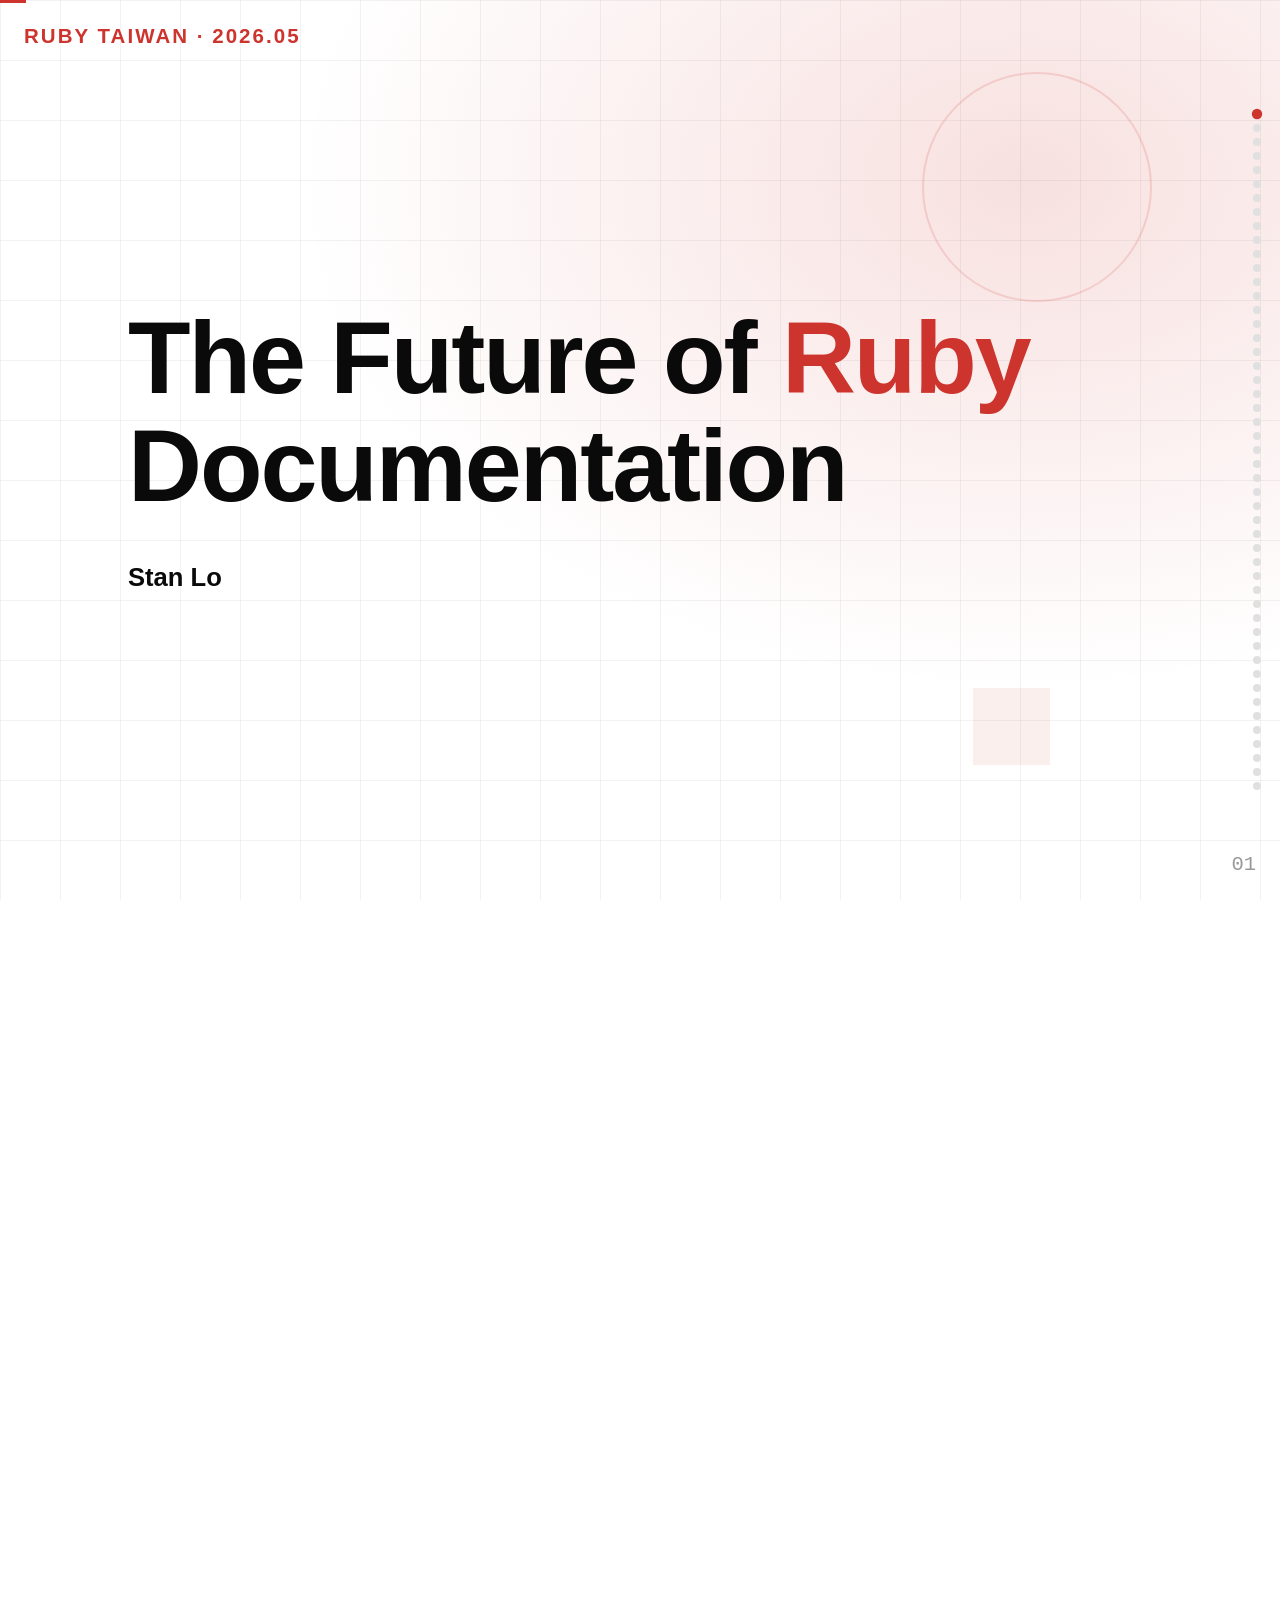
==== commit 86a8bb65: "Adapt deck for Ruby Taiwan May 2026 meetup - Retitle deck and corner label to `Ruby Taiwan · 2026.05" ====
--- a/talks/the-future-of-ruby-documentation/index.html
+++ b/talks/the-future-of-ruby-documentation/index.html
@@ -2,7 +2,7 @@
 <html lang="en"><head><meta http-equiv="Content-Type" content="text/html; charset=UTF-8">
 
 <meta name="viewport" content="width=device-width, initial-scale=1.0">
-<title>The Future of Ruby Documentation — Stan Lo — RubyKaigi 2026</title>
+<title>The Future of Ruby Documentation — Stan Lo — Ruby Taiwan · 2026.05</title>
 <link rel="preconnect" href="https://fonts.googleapis.com/">
 <link href="./the-future-of-ruby-documentation_files/css2" rel="stylesheet">
 <style>
@@ -118,15 +118,15 @@
 </style>
 </head>
 <body class="">
-<div class="progress-bar" id="progressBar" style="width: 20%;"></div>
-<nav class="nav-dots" id="navDots"><button class="dot" aria-label="Go to slide 1"></button><button class="dot" aria-label="Go to slide 2"></button><button class="dot" aria-label="Go to slide 3"></button><button class="dot" aria-label="Go to slide 4"></button><button class="dot" aria-label="Go to slide 5"></button><button class="dot" aria-label="Go to slide 6"></button><button class="dot" aria-label="Go to slide 7"></button><button class="dot" aria-label="Go to slide 8"></button><button class="dot" aria-label="Go to slide 9"></button><button class="dot active" aria-label="Go to slide 10"></button><button class="dot" aria-label="Go to slide 11"></button><button class="dot" aria-label="Go to slide 12"></button><button class="dot" aria-label="Go to slide 13"></button><button class="dot" aria-label="Go to slide 14"></button><button class="dot" aria-label="Go to slide 15"></button><button class="dot" aria-label="Go to slide 16"></button><button class="dot" aria-label="Go to slide 17"></button><button class="dot" aria-label="Go to slide 18"></button><button class="dot" aria-label="Go to slide 19"></button><button class="dot" aria-label="Go to slide 20"></button><button class="dot" aria-label="Go to slide 21"></button><button class="dot" aria-label="Go to slide 22"></button><button class="dot" aria-label="Go to slide 23"></button><button class="dot" aria-label="Go to slide 24"></button><button class="dot" aria-label="Go to slide 25"></button><button class="dot" aria-label="Go to slide 26"></button><button class="dot" aria-label="Go to slide 27"></button><button class="dot" aria-label="Go to slide 28"></button><button class="dot" aria-label="Go to slide 29"></button><button class="dot" aria-label="Go to slide 30"></button><button class="dot" aria-label="Go to slide 31"></button><button class="dot" aria-label="Go to slide 32"></button><button class="dot" aria-label="Go to slide 33"></button><button class="dot" aria-label="Go to slide 34"></button><button class="dot" aria-label="Go to slide 35"></button><button class="dot" aria-label="Go to slide 36"></button><button class="dot" aria-label="Go to slide 37"></button><button class="dot" aria-label="Go to slide 38"></button><button class="dot" aria-label="Go to slide 39"></button><button class="dot" aria-label="Go to slide 40"></button><button class="dot" aria-label="Go to slide 41"></button><button class="dot" aria-label="Go to slide 42"></button><button class="dot" aria-label="Go to slide 43"></button><button class="dot" aria-label="Go to slide 44"></button><button class="dot" aria-label="Go to slide 45"></button><button class="dot" aria-label="Go to slide 46"></button><button class="dot" aria-label="Go to slide 47"></button><button class="dot" aria-label="Go to slide 48"></button><button class="dot" aria-label="Go to slide 49"></button><button class="dot" aria-label="Go to slide 50"></button></nav>
+<div class="progress-bar" id="progressBar" style="width: 10.2041%;"></div>
+<nav class="nav-dots" id="navDots"><button class="dot" aria-label="Go to slide 1"></button><button class="dot" aria-label="Go to slide 2"></button><button class="dot" aria-label="Go to slide 3"></button><button class="dot" aria-label="Go to slide 4"></button><button class="dot active" aria-label="Go to slide 5"></button><button class="dot" aria-label="Go to slide 6"></button><button class="dot" aria-label="Go to slide 7"></button><button class="dot" aria-label="Go to slide 8"></button><button class="dot" aria-label="Go to slide 9"></button><button class="dot" aria-label="Go to slide 10"></button><button class="dot" aria-label="Go to slide 11"></button><button class="dot" aria-label="Go to slide 12"></button><button class="dot" aria-label="Go to slide 13"></button><button class="dot" aria-label="Go to slide 14"></button><button class="dot" aria-label="Go to slide 15"></button><button class="dot" aria-label="Go to slide 16"></button><button class="dot" aria-label="Go to slide 17"></button><button class="dot" aria-label="Go to slide 18"></button><button class="dot" aria-label="Go to slide 19"></button><button class="dot" aria-label="Go to slide 20"></button><button class="dot" aria-label="Go to slide 21"></button><button class="dot" aria-label="Go to slide 22"></button><button class="dot" aria-label="Go to slide 23"></button><button class="dot" aria-label="Go to slide 24"></button><button class="dot" aria-label="Go to slide 25"></button><button class="dot" aria-label="Go to slide 26"></button><button class="dot" aria-label="Go to slide 27"></button><button class="dot" aria-label="Go to slide 28"></button><button class="dot" aria-label="Go to slide 29"></button><button class="dot" aria-label="Go to slide 30"></button><button class="dot" aria-label="Go to slide 31"></button><button class="dot" aria-label="Go to slide 32"></button><button class="dot" aria-label="Go to slide 33"></button><button class="dot" aria-label="Go to slide 34"></button><button class="dot" aria-label="Go to slide 35"></button><button class="dot" aria-label="Go to slide 36"></button><button class="dot" aria-label="Go to slide 37"></button><button class="dot" aria-label="Go to slide 38"></button><button class="dot" aria-label="Go to slide 39"></button><button class="dot" aria-label="Go to slide 40"></button><button class="dot" aria-label="Go to slide 41"></button><button class="dot" aria-label="Go to slide 42"></button><button class="dot" aria-label="Go to slide 43"></button><button class="dot" aria-label="Go to slide 44"></button><button class="dot" aria-label="Go to slide 45"></button><button class="dot" aria-label="Go to slide 46"></button><button class="dot" aria-label="Go to slide 47"></button><button class="dot" aria-label="Go to slide 48"></button><button class="dot" aria-label="Go to slide 49"></button></nav>
 <div class="edit-hotzone" id="editHotzone"></div>
 <button class="edit-toggle" id="editToggle" title="Edit mode (E)">✓</button>
 <div class="edit-banner" id="editBanner">Saved!</div>
 <div class="blackout-overlay" id="blackoutOverlay"></div>
 <div class="notes-panel" id="notesPanel">
   <div class="notes-panel-header">
-    <span class="notes-label">Speaker Notes (slide <span id="noteSlideNum">10</span>/<span id="noteTotalSlides">50</span>)</span>
+    <span class="notes-label">Speaker Notes (slide <span id="noteSlideNum">5</span>/<span id="noteTotalSlides">49</span>)</span>
     <span class="notes-status" id="noteStatus">Saved</span>
   </div>
   <textarea id="notesTextarea" placeholder="Type your speaker notes here..."></textarea>
@@ -136,7 +136,7 @@
 <section class="slide title-slide visible" data-section="The Hook" data-budget="3-4 min">
   <div class="deco-circle" style="width:clamp(120px,18vw,280px);height:clamp(120px,18vw,280px);top:8%;right:10%"></div>
   <div class="deco-rect" style="width:clamp(40px,6vw,80px);height:clamp(40px,6vw,80px);bottom:15%;right:18%"></div>
-  <div class="corner-label">RubyKaigi 2026</div>
+  <div class="corner-label">Ruby Taiwan · 2026.05</div>
   <div class="slide-content" style="max-width:min(90vw,1200px)">
     <h1 class="reveal" style="font-size:clamp(3.5rem,8vw,8rem);margin-bottom:var(--content-gap)">The Future of <span class="accent">Ruby</span> Documentation</h1>
     <p class="reveal" style="font-size:clamp(1.2rem,2vw,1.8rem);color:var(--text-secondary)"><strong style="color:var(--text)">Stan Lo</strong></p>
@@ -156,24 +156,14 @@
 Last year I also spent quite some time working on ZJIT as well.</div>
 </section>
 
-<!-- 02b: CLIMBING & CALISTHENICS -->
-<section class="slide visible"><div class="slide-content" style="max-width:min(90vw,1100px);text-align:center;align-items:center">
-  <h2 class="reveal">When I don't write code, I climb and do calisthenics training.</h2>
-  <div class="reveal" style="margin-top:var(--content-gap)">
-    <img src="images/pullup-record.jpeg" alt="Pullup record at the Hacomono booth" style="max-width:min(90vw,1000px);max-height:min(72vh,700px);border-radius:8px;border:1px solid var(--border);box-shadow:0 4px 20px rgba(0,0,0,0.1)">
-  </div>
-</div><div class="slide-num">03</div>
-  <div class="speaker-notes">When I don't write code, I climb and do calisthenics training. Which means a lot of pullups and hangs — and today I took the Hacomono booth's challenge. Here's my record.</div>
-</section>
-
-<!-- 02c: FRONTLEVER DEMO -->
+<!-- 02b: CALISTHENICS — FRONTLEVER DEMO -->
 <section class="slide visible"><div class="slide-content" style="max-width:min(95vw,1400px);text-align:center;align-items:center">
-  <h2 class="reveal">I also train for tricks like front lever.</h2>
+  <h2 class="reveal">When I don't write code, I climb and do calisthenics — like front lever.</h2>
   <div class="reveal" style="margin-top:var(--content-gap)">
     <video src="images/frontlever-drop.mp4" style="max-width:100%;max-height:min(72vh,700px);border-radius:8px;border:1px solid var(--border);box-shadow:0 4px 20px rgba(0,0,0,0.1);cursor:pointer" onclick="this.paused?this.play():this.pause()" muted="" playsinline=""></video>
   </div>
-</div><div class="slide-num">04</div>
-  <div class="speaker-notes">I also train for tricks like the front lever. Which, as you can see, is not cool at all if you need to pick up the changes afterward
+</div><div class="slide-num">03</div>
+  <div class="speaker-notes">When I don't write code, I climb and do calisthenics. The front lever is one of the tricks I train for — which, as you can see, is not cool at all if you need to pick up the changes afterward.
 [Arrow key or click to play.]</div>
 </section>
 
@@ -184,7 +174,7 @@
     <li>Ruby committer — Debug.gem, IRB, RDoc, Reline, a bit of ZJIT</li>
     <li>Ruby DX team @Shopify&nbsp;—&nbsp;Tapioca, Ruby LSP, Rubydex</li>
   </ul>
-</div><div class="slide-num">05</div>
+</div><div class="slide-num">04</div>
   <div class="speaker-notes">Anyway — that's my main hobby now. I'm also part of the Ruby Developer Experience team at Shopify. We build and maintain projects like Tapioca, Ruby LSP, and a new project called Rubydex.</div>
 </section>
 
@@ -198,15 +188,15 @@
   <div class="reveal" style="margin-top:var(--content-gap)">
     <img src="images/terrasa-talk.png" alt="Alexandre Terrasa — Blazing-fast Code Indexing for Smarter Ruby Tools" style="max-width:min(60vw,550px);border-radius:8px;border:1px solid var(--grid-color)">
   </div>
-</div><div class="slide-num">06</div>
+</div><div class="slide-num">05</div>
   <div class="speaker-notes">Speaking of Rubydex, it's a new Ruby code indexer my team is building. It provides static code intelligence for Ruby — class and module resolution, method lookup, reference finding, and so on. It's fast and it's built to be a foundation for other tools. It even ships with a built-in MCP server, so AI agents can use it right away.
-My colleague Alexandre Terrasa is giving a talk about it tomorrow — please check it out.</div>
+My colleague Alexandre Terrasa gave a technical introduction about it at RubyKaigi — if you're interested in the project or static analysis in general, make sure you watch the recording when it comes out</div>
 </section>
 
 <!-- 04: BOLD CLAIM -->
 <section class="slide visible"><div class="slide-content" style="max-width:min(90vw,1100px);text-align:center;align-items:center">
   <h2 class="reveal" style="font-size:var(--hero-size)">The future of Ruby documentation has to work for <span class="accent">AI</span> too.</h2>
-</div><div class="slide-num">07</div>
+</div><div class="slide-num">06</div>
   <div class="speaker-notes">In addition to tooling like Rubydex, Ruby's documentation needs to work for AI too. And most of you will likely agree.</div>
 </section>
 
@@ -245,7 +235,7 @@
       <div style="font-size:var(--small-size);color:var(--text-dim);text-align:center">Prism, Nokogiri, IRB, …</div>
     </div>
   </div>
-</div><div class="slide-num">08</div>
+</div><div class="slide-num">07</div>
   <div class="speaker-notes">And most of these expectations fall on one project: RDoc.
 
 RDoc has been the backbone of Ruby documentation for more than 20 years. It generates the official documentation at docs.ruby-lang.org. It also generates the data the ri command-line tool reads, so when you look up a method in the terminal, that's RDoc behind the scenes. And it generates the API documentation for projects that adopt it — gems like Prism, Nokogiri, IRB, and many others.
@@ -256,7 +246,7 @@
 <!-- 06: BUT WE'RE NOT THERE YET -->
 <section class="slide visible"><div class="slide-content" style="max-width:min(90vw,1100px);text-align:center;align-items:center">
   <h2 class="reveal" style="font-size:var(--hero-size)">But RDoc isn't ready for that yet.</h2>
-</div><div class="slide-num">09</div>
+</div><div class="slide-num">08</div>
   <div class="speaker-notes">But honestly, RDoc isn't ready for that future yet.</div>
 </section>
 
@@ -268,7 +258,7 @@
     <li><strong style="color:var(--text)">Simpler content formats</strong> — less context overhead (currently Markdown)</li>
     <li><strong style="color:var(--text)">Clear intent</strong> — structured info like type signatures tell it what code expects</li>
   </ul>
-</div><div class="slide-num">10</div>
+</div><div class="slide-num">09</div>
   <div class="speaker-notes">AI needs a few things from documentation.
 First, accuracy — AI trains on docs and builds assumptions based on them. It also grabs docs when making plans, and references them when generating code. So the API doc needs to match the actual code structure.
 Second, the doc should be presented in simpler content formats — ones that don't waste context on markup noise. Right now that's Markdown, but the specific format could change.
@@ -282,7 +272,7 @@
     <li><strong style="color:var(--text)">Quick, deterministic feedback</strong> — coverage checks, reference validation</li>
     <li><strong style="color:var(--text)">Incremental preview</strong> — see changes without regenerating everything</li>
   </ul>
-</div><div class="slide-num">11</div>
+</div><div class="slide-num">10</div>
   <div class="speaker-notes">That's the content side. But AI also needs good tooling around documentation so it can help developers contribute to them.
 When an agent writes or updates docs, it needs fast feedback — so it knows if anything is missing documentation, or if the references are incorrect.
 It can also use incrementally generated docs to verify changes quickly, instead of generating the whole project's documentation all over again.</div>
@@ -292,7 +282,7 @@
 <section class="slide visible"><div class="slide-content" style="max-width:min(90vw,1100px);text-align:center;align-items:center">
   <h2 class="reveal" style="font-size:var(--hero-size)">Most of these help <span class="accent">human</span> developers too.</h2>
   <p class="reveal" style="margin-top:var(--content-gap);font-size:var(--body-size);color:var(--text-secondary)"><br></p>
-</div><div class="slide-num">12</div>
+</div><div class="slide-num">11</div>
   <div class="speaker-notes">Here's the thing. Most of what I just described — accurate docs, type signatures, fast feedback — these aren't just AI requirements.
 They're what makes documentation better for everyone. Improving these things now just creates more leverage because AI amplifies the benefit.</div>
 </section>
@@ -307,7 +297,7 @@
     <li>No server mode</li>
     <li>Dated theme, bad reading experience</li>
   </ul>
-</div><div class="slide-num">13</div>
+</div><div class="slide-num">12</div>
   <div class="speaker-notes">But RDoc has been struggling to meet the expectations.
 Its parser couldn't handle newer Ruby syntax features — so the generated docs for those are sometimes wrong.
 Its Markdown support was incomplete and so writing docs with it is difficult. There was no RBS integration so it's missing key information.
@@ -325,7 +315,7 @@
     <li style="font-size:clamp(1.4rem,3vw,2.2rem)">RBS type signatures</li>
     <li style="font-size:clamp(1.4rem,3vw,2.2rem)">Server mode</li>
   </ul>
-</div><div class="slide-num">14</div>
+</div><div class="slide-num">13</div>
   <div class="speaker-notes">So there's a long list of things we need to fix. Here's what we've been working on over the past 2 years. Let me walk through each one.</div>
 </section>
 
@@ -334,7 +324,7 @@
   <p class="reveal" style="font-size:var(--small-size);color:var(--accent);font-weight:700;letter-spacing:0.1em;text-transform:uppercase;margin-bottom:var(--element-gap)">New theme</p>
   <h2 class="reveal">Before: Darkfish</h2>
   <div class="reveal" style="flex:1;min-height:0;display:flex;align-items:center;justify-content:center"><img src="images/darkfish-theme.png" alt="Darkfish theme" style="max-width:100%;max-height:min(65vh,600px);border-radius:8px;border:1px solid var(--border);box-shadow:0 4px 20px rgba(0,0,0,0.1)"></div>
-</div><div class="slide-num">15</div>
+</div><div class="slide-num">14</div>
   <div class="speaker-notes">First is the visual change. The Darkfish theme was built in 2008. And it's clearly dated for 2020.</div>
 </section>
 
@@ -345,7 +335,7 @@
   <div class="reveal" style="margin-top:var(--element-gap)">
     <img src="images/aliki-light.png" alt="Aliki theme — light mode" style="width:100%;border-radius:8px;border:1px solid var(--border);box-shadow:0 4px 20px rgba(0,0,0,0.1)">
   </div>
-</div><div class="slide-num">16</div>
+</div><div class="slide-num">15</div>
   <div class="speaker-notes">So I created Aliki — the new default theme shipped with Ruby 4.0. Here's the light mode. It has clean layout, redesigned left sidebar, better contrast and highlight, and better navigation and search experience. And we're still improving it.</div>
 </section>
 
@@ -356,7 +346,7 @@
   <div class="reveal" style="margin-top:var(--element-gap)">
     <img src="images/aliki-dark.png" alt="Aliki theme — dark mode" style="width:100%;border-radius:8px;border:1px solid var(--border);box-shadow:0 4px 20px rgba(0,0,0,0.1)">
   </div>
-</div><div class="slide-num">17</div>
+</div><div class="slide-num">16</div>
   <div class="speaker-notes">It also has a dark mode, which is turned on based on your system preferences. With Aliki, we hope to give Ruby developers a good impression that matches Ruby's aesthetics.</div>
 </section>
 
@@ -369,7 +359,7 @@
     <li>Tomoya Ishida (@tompng) rewrote it on Prism, fixing many issues along the way</li>
     <li>Fixed 7 long-standing bugs — some open since 2016e</li>
   </ul>
-</div><div class="slide-num">18</div>
+</div><div class="slide-num">17</div>
   <div class="speaker-notes">That's the new look. Now let's talk about what's under the hood. RDoc's Ruby parser was built on Ripper's tokenizer. And the parsing logic was implemented manually. So when Ruby gets updates, It often couldn't handle new syntax and was hard to maintain. 
 So to solve this problem, Tomoya Ishida — Ruby committer and RDoc maintainer — created a new parser based on Prism last year, and fixed many issues along the way, some reported even 10 years ago.</div>
 </section>
@@ -407,7 +397,7 @@
     <li>~30% faster (0.69s vs 0.97s on 112 files)</li>
     <li>New Ruby syntax is handled by Prism — not by RDoc</li>
   </ul>
-</div><div class="slide-num">19</div>
+</div><div class="slide-num">18</div>
   <div class="speaker-notes">After the rewrite, the new parser is roughly half the code — 1,243 lines versus 2,241. We benchmarked both on RDoc's own codebase — and the new parser came out about 30% faster. 
 But most importantly, when Ruby adds new syntax, Prism already knows how to parse it. We don't have to manually teach RDoc about every new feature anymore.</div>
 </section>
@@ -441,7 +431,7 @@
       </div>
     </div>
   </div>
-</div><div class="slide-num">20</div>
+</div><div class="slide-num">19</div>
   <div class="speaker-notes">Here's one example: The old parser works on tokens — it tracks where methods end by looking for the end keyword. 
 But after endless methods were introduced, they broke that assumption. So in this example, the Ripper-based parser would incorrectly consume the end keyword of the Foo class, thinking it's the end for the method, and cause the Baz class to be considered nested inside Foo.
 
@@ -457,7 +447,7 @@
     <li>It should be the default in RDoc</li>
     <li>RDoc has supported it since 2011, but the parser was buggy and incomplete</li>
   </ul>
-</div><div class="slide-num">21</div>
+</div><div class="slide-num">20</div>
   <div class="speaker-notes">Next, let's talk about Markdown. Markdown is everywhere — GitHub, Stack Overflow, and basically every documentation or developer tool. It should be the default in RDoc.
 RDoc has actually supported Markdown since 2011. But the support was incomplete and buggy — features like strikethrough, tables, and heading anchors were all half working. If you're used to writing Markdown on GitHub, you'd be frustrated by RDoc's Markdown support pretty quickly.</div>
 </section>
@@ -497,7 +487,7 @@
     </div>
   </div>
   <p class="reveal" style="margin-top:var(--content-gap);font-size:var(--body-size);color:var(--text-secondary)">But most people don't know how to write it.</p>
-</div><div class="slide-num">22</div>
+</div><div class="slide-num">21</div>
   <div class="speaker-notes">So what do we write with RDoc now? RDoc actually has its own markup language, called rdoc as well, and it's still the default instead of Markdown. 
 I believe many of you didn't even know it exists.
 If you look at the syntax — it uses equals sign for headings, curly braces for links, indentation for code blocks. If you need to switch between the 2 languages, it's easy to mistakenly write markdown inside RDoc and it's very annoying.
@@ -540,7 +530,7 @@
 &lt;/a&gt;</div>
     <div></div>
   </div>
-</div><div class="slide-num">23</div>
+</div><div class="slide-num">22</div>
   <div class="speaker-notes">Let me explain this using an example. This diagram shows how a Markdown link is parsed in RDoc.
 The Markdown parser rewrites it into RDoc's link syntax, then hands it off to the RDoc pipeline. So the Markdown parser isn't really a parser — it's a transpiler bolted on top.
 And that means fixing a Markdown bug or adding a new feature requires changing the entire pipeline.</div>
@@ -570,7 +560,7 @@
     </table>
   </div>
   <p class="reveal" style="margin-top:var(--element-gap);font-size:var(--body-size);color:var(--text-secondary)"><br></p>
-</div><div class="slide-num">24</div>
+</div><div class="slide-num">23</div>
   <div class="speaker-notes">But despite the coupling problem, we've been making progress to make RDoc's markdown closer to GitHub's version. This table shows what we've improved since 2025.</div>
 </section>
 
@@ -600,7 +590,7 @@
       <p style="font-size:var(--small-size);color:var(--text-dim);margin-top:var(--element-gap)">Backticks, links, bold, italic now work in cells</p>
     </div>
   </div>
-</div><div class="slide-num">25</div>
+</div><div class="slide-num">24</div>
 <div class="speaker-notes">Here's an example of what we fixed: RDoc's markdown table didn't support inline style inside the cells, but now it does.</div></section>
 
 <!-- BASH SYNTAX HIGHLIGHTING -->
@@ -623,7 +613,7 @@
       <p style="font-size:var(--small-size);color:var(--text-dim);margin-top:var(--element-gap)">Recognized as bash — commands in blue, options in cyan</p>
     </div>
   </div>
-</div><div class="slide-num">26</div>
+</div><div class="slide-num">25</div>
 <div class="speaker-notes">In addition to fixes, we also added syntax highlight to bash/shell code blocks</div></section>
 
 <!-- C SYNTAX HIGHLIGHTING -->
@@ -653,7 +643,7 @@
     </div>
   </div>
   <p class="reveal" style="margin-top:var(--element-gap);font-size:var(--body-size);color:var(--text-secondary)">Important for Ruby's C source code on docs.ruby-lang.org.</p>
-</div><div class="slide-num">27</div>
+</div><div class="slide-num">26</div>
 <div class="speaker-notes">It can now highlight C code as well, which is important to reading Core API's implementation</div></section>
 
 <!-- 21: GFM COMPAT DOCS -->
@@ -664,7 +654,7 @@
     <img src="images/gfm-compat-docs.png" alt="GFM compatibility documentation page in RDoc" style="max-width:100%;max-height:min(60vh,550px);border-radius:8px;border:1px solid var(--border);box-shadow:0 4px 20px rgba(0,0,0,0.1)">
   </div>
   <p class="reveal" style="margin-top:var(--element-gap);font-size:var(--small-size);color:var(--text-dim);text-align:center"><a href="https://ruby.github.io/rdoc/doc/markup_reference/markdown_md.html" style="color:var(--text-dim)">ruby.github.io/rdoc/doc/markup_reference/markdown_md.html</a></p>
-</div><div class="slide-num">28</div>
+</div><div class="slide-num">27</div>
   <div class="speaker-notes">We also added official documentation that tracks exactly where RDoc's Markdown support stands compared to GitHub's version. So if you want to know what you can and can't do, it's all documented. And contributions for Markdown are obviously welcome.</div>
 </section>
 
@@ -677,7 +667,7 @@
     <li><code>sig/</code> directory — <code>.rbs</code> files, including stdlib declarations</li>
     <li>Displayed in HTML and <code>ri</code>, with linked type names</li>
   </ul>
-</div><div class="slide-num">29</div>
+</div><div class="slide-num">28</div>
   <div class="speaker-notes">Now let's talk about type signatures. RDoc will soon extract RBS type information from two sources — inline annotations in your Ruby files, and .rbs files in your sig/ directory. It validates their syntax, and displays them in both the HTML output and ri.</div>
 </section>
 
@@ -689,7 +679,7 @@
     <img src="images/rbs-html-output.png" alt="RBS type signatures in Aliki HTML output" style="width:100%;max-height:min(60vh,550px);object-fit:contain;border-radius:8px;border:1px solid var(--border);box-shadow:0 4px 20px rgba(0,0,0,0.1)">
     <div style="position:absolute;top:21%;right:26%;color:var(--accent);font-size:var(--small-size);font-weight:700;white-space:nowrap">← RBS signatures</div>
   </div>
-</div><div class="slide-num">30</div>
+</div><div class="slide-num">29</div>
   <div class="speaker-notes">Here's what it looks like in Aliki. The type signature shows up under the existing parameters section. You can see the argument types and return type at a glance. When the types match existing classes, they'll become links to the class's page as well.</div>
 </section>
 
@@ -700,7 +690,7 @@
   <div class="reveal" style="margin-top:var(--content-gap)">
     <video src="images/rdoc-server-demo.mp4" style="max-width:100%;max-height:min(60vh,550px);border-radius:8px;border:1px solid var(--border);box-shadow:0 4px 20px rgba(0,0,0,0.1);cursor:pointer" onclick="this.paused?this.play():this.pause()" onloadedmetadata="this.playbackRate=0.75" loop="" muted=""></video>
   </div>
-</div><div class="slide-num">31</div>
+</div><div class="slide-num">30</div>
   <div class="speaker-notes">That covers the content improvements. Now let's talk server mode
 It's a feature I believe will dramatically increase developers' productivity when it comes to document editing. You edit a file, the browser refreshes automatically to show you the latest changes.
 [Click to play the demo.]</div>
@@ -717,7 +707,7 @@
     <li>Run <code>rdoc --server</code> in any gem using RDoc to preview its docs</li>
     <li><code>make html-server</code>&nbsp;in ruby/ruby — the same flow for Ruby core docs</li>
   </ul>
-</div><div class="slide-num">32</div>
+</div><div class="slide-num">31</div>
   <div class="speaker-notes">The server mode has zero external dependencies — it uses Ruby's built-in TCPServer. It has a background watcher monitoring files and only re-parses the ones that changed. The latency is between 100 and 200 milliseconds right now. With future improvements on parsing and rendering performance, I hope we can make it feel instant someday.
 
 Any gem that uses RDoc gets this out of the box — just run rdoc --server in your project and you can preview your documentation changes the same way.
@@ -734,14 +724,14 @@
     <li>RBS type signatures in HTML and <code>ri</code></li>
     <li>Server mode</li>
   </ul>
-</div><div class="slide-num">33</div>
+</div><div class="slide-num">32</div>
   <div class="speaker-notes">So, everything I just showed you — except Aliki, which already shipped — the Prism parser, many Markdown fixes, RBS type signatures, server mode — all of this is coming in RDoc 8.0. That's the next major release.</div>
 </section>
 
 <!-- 27: SECTION 3 TRANSITION -->
 <section class="slide visible" data-section="What's Still Ahead" data-budget="8-9 min"><div class="slide-content" style="max-width:min(90vw,1100px);text-align:center;align-items:center">
   <h2 class="reveal" style="font-size:var(--hero-size)">So what's still ahead for <span class="accent">RDoc</span>?</h2>
-</div><div class="slide-num">34</div>
+</div><div class="slide-num">33</div>
   <div class="speaker-notes">That's the foundation we've rebuilt. Now let's talk about what's still ahead — there are three areas.</div>
 </section>
 
@@ -756,7 +746,7 @@
     <div style="font-size:var(--small-size);color:var(--accent);font-weight:700;letter-spacing:0.1em;text-transform:uppercase;white-space:nowrap">LLM-ready docs</div>
     <div style="font-size:var(--body-size);color:var(--text)">Optimize documentation consumption for AI</div>
   </div>
-</div><div class="slide-num">35</div>
+</div><div class="slide-num">34</div>
   <div class="speaker-notes">First is migrating to Markdown — so developers can write documentation in the language they already know.
 Second is design annotations — I want to explore a way for documentation to express design relationships.
 Third is LLM-ready documentation — finding a way to optimize documentation consumption for AI.
@@ -786,7 +776,7 @@
     <li>Change RDoc's default markup to Markdown</li>
   </ul>
   <p class="reveal" style="margin-top:var(--content-gap);font-size:var(--body-size);color:var(--text-secondary)">A large effort — but AI-assisted tooling can help us get there faster.</p>
-</div><div class="slide-num">36</div>
+</div><div class="slide-num">35</div>
   <div class="speaker-notes">As I mentioned earlier, the RDoc markup is NOT the ideal language for documentation in this age.
 And that creates a major friction for people using RDoc as a tool, including contributing to Ruby's core documentation. So I think in the long term we should fully migrate to use Markdown as the only documentation language.
 But to achieve that, it means building an automatic translator from RDoc markup to Markdown. Migrating Ruby core's documentation to Markdown. And making Markdown the default markup language.
@@ -803,7 +793,7 @@
     <li>Describe relationships across components</li>
   </ul>
   <p class="reveal" style="margin-top:var(--content-gap);font-size:var(--body-size);color:var(--text-secondary)">Design intent in the docs — useful for both humans and AI.</p>
-</div><div class="slide-num">37</div>
+</div><div class="slide-num">36</div>
   <div class="speaker-notes">I also want to explore using annotations to encode more code design information into documentation.
 Concepts like abstract methods, overrides, and interfaces are commonly seen in typing languages. But they're useful for documentation too even if you don't type check your code.
 The relationships these annotations describe will be helpful for both humans and AI to understand the design.</div>
@@ -841,7 +831,7 @@
       <div style="border:1px solid var(--accent);border-radius:6px;padding:0.3em 0.8em;font-size:var(--small-size);background:var(--card-bg)">ToMarkdown#convert <span style="color:var(--accent)">override</span></div>
     </div>
   </div>
-</div><div class="slide-num">38</div>
+</div><div class="slide-num">37</div>
   <div class="speaker-notes">Here's what it could look like. Let's say you have a parent class `Formatter`, defining an abstract method `convert` that child classes should override. This is a common pattern we can see in many gems. 
 In this case, you can use abstract and override annotations to provide that information.
 Then in the generated docs, RDoc can list all of the implementations on the Formatter class's page. And each override would also have UI links back to the parent method.
@@ -855,7 +845,7 @@
   <p class="reveal" style="font-size:var(--small-size);color:var(--accent);font-weight:700;letter-spacing:0.1em;text-transform:uppercase;margin-bottom:var(--element-gap)">LLM-ready docs</p>
   <h2 class="reveal">Optimize documentation consumption for <span class="accent">AI</span></h2>
   <p class="reveal" style="margin-top:var(--content-gap);font-size:var(--body-size);color:var(--text-secondary)">But why does AI need something special?</p>
-</div><div class="slide-num">39</div>
+</div><div class="slide-num">38</div>
   <div class="speaker-notes">The third area is making documentation ready for AI consumption.
 But why does AI need something special?</div>
 </section>
@@ -901,7 +891,7 @@
     </div>
   </div>
   <p class="reveal" style="margin-top:var(--content-gap);font-size:var(--body-size);color:var(--text-secondary);text-align:center"><br></p>
-</div><div class="slide-num">40</div>
+</div><div class="slide-num">39</div>
   <div class="speaker-notes">Well it's all about tokens. Here's the same small doc in two formats: Markdown and HTML.
 If you run it against a tokenizer AI uses, the Markdown version takes about 100 tokens. The HTML version takes about 152. The results may vary based on specific tokenizers, but the gap should be similar.</div>
 </section>
@@ -918,7 +908,7 @@
     <div>HTML → Markdown</div><div style="text-align:right">69k</div>
     <div>Raw HTML</div><div style="text-align:right;color:var(--accent);font-weight:700">183k</div>
   </div>
-</div><div class="slide-num">41</div>
+</div><div class="slide-num">40</div>
   <div class="speaker-notes">Now let's see what that looks like in practice. docs.ruby-lang.org is how most people read Ruby's documentation nowadays.
 And let's say you want the agent to read Array's documentation.
 The pure content — plain text — is about 51,000 tokens. Converting the same page to Markdown, it's about 69,000.
@@ -939,7 +929,7 @@
 <span style="color:#999">└──</span> ...</pre>
   <p class="reveal" style="margin-top:var(--content-gap);font-size:var(--body-size);color:var(--text-secondary);text-align:center">Two changes: generate <code>.md</code> next to every <code>.html</code>, and list them in <code>/llms.txt</code>.</p>
   <p class="reveal" style="margin-top:var(--element-gap);font-size:var(--small-size);color:var(--text-dim);text-align:center">Tradeoff: doc generation gets slower.</p>
-</div><div class="slide-num">42</div>
+</div><div class="slide-num">41</div>
   <div class="speaker-notes">So how can we fix this? The most popular solution is to generate Markdown files with llms.txt.
 First, generate a Markdown file next to every HTML file. So for Array, we'll get an Array.md file as well.
 Second, list all the Markdown paths in a /llms.txt file, so agents know where to look for those .md files.</div>
@@ -959,7 +949,7 @@
 - [Array](Array.md): core class
 - [Hash](Hash.md): core class
 - [String](String.md): core class</pre>
-</div><div class="slide-num">43</div>
+</div><div class="slide-num">42</div>
   <div class="speaker-notes">What is llms.txt, you may wonder.
 It's a markdown file at the root of your website, similar to robots.txt. Inside, you list the Markdown URLs with a short description of each.
 The idea is that agents fetch this file first, then pull just the .md files they need — skipping the HTML files entirely.
@@ -973,7 +963,7 @@
     <img src="images/prototype-commit.png" alt="Commit: Generate llms.txt and llms-full.txt for LLM consumption — 2 months ago" style="max-width:min(80vw,900px);max-height:min(40vh,320px);border-radius:8px;border:1px solid var(--grid-color)">
   </div>
   <p class="reveal" style="margin-top:var(--content-gap);font-size:var(--body-size);color:var(--text-secondary)"><br></p>
-</div><div class="slide-num">44</div>
+</div><div class="slide-num">43</div>
   <div class="speaker-notes">And I started prototyping this 2 months ago.
 Started with just llms.txt support, and I also tried to add an HTML to Markdown converter.</div>
 </section>
@@ -993,7 +983,7 @@
     <div>Codex CLI</div><div style="color:var(--text-secondary)">Delegated to OpenAI servers</div><div style="text-align:center;color:var(--text-secondary)">Likely not</div>
   </div>
   <p class="reveal" style="margin-top:var(--content-gap);font-size:var(--body-size);color:var(--text-secondary);text-align:center">Most mainstream agents don't need this</p>
-</div><div class="slide-num">45</div>
+</div><div class="slide-num">44</div>
   <div class="speaker-notes">But before I open the pull request, I wanted to check if this approach really helps. And my research shows that the industry is solving the problem from the other side, by giving agents better tools.
 
 Take Claude Code as an example. When you ask it to read an HTML page, it uses a tool called WebFetch — which already converts HTML to Markdown, then uses a cheaper model to summarize the page, and only passes a summary into the main session. So the feature we just talked about will not help Claude Code at all.
@@ -1004,14 +994,14 @@
 <!-- 39b: THE ANSWER — NO -->
 <section class="slide visible"><div class="slide-content" style="max-width:min(90vw,1100px);text-align:center;align-items:center">
   <h2 class="reveal" style="font-size:var(--hero-size)"><span class="accent">No.</span> LLM-ready docs aren't needed.</h2>
-</div><div class="slide-num">46</div>
+</div><div class="slide-num">45</div>
   <div class="speaker-notes">So do we need to build AI specific documentation? No.</div>
 </section>
 
 <!-- 40: WHERE RDOC LANDS -->
 <section class="slide visible"><div class="slide-content" style="max-width:min(90vw,1100px);text-align:center;align-items:center">
   <h2 class="reveal" style="font-size:var(--hero-size)">The best thing RDoc can do for <span class="accent">AI</span> is be good at its job.</h2>
-</div><div class="slide-num">47</div>
+</div><div class="slide-num">46</div>
   <div class="speaker-notes">At the end of the day, there's nothing in documentation that's AI specific. It shares the same content with us. It contributes the same sources like us. The only way to make AI getting better at Ruby, is to contribute to the documentation we already have. Ruby core documentation, gem documentation, your project's documentation.
 
 And as RDoc maintainers, our job is to make sure RDoc makes writing documentation easy and enjoyable, and that the documentation we see provides all the information that's valuable to us.</div>
@@ -1025,7 +1015,7 @@
     <li>RDoc 8.0 modernizes the foundation — new parser, Markdown improvements, RBS, server mode</li>
     <li>Still ahead — Markdown migration, design annotations, Markdown parser refactor, better integration with other tools</li>
   </ul>
-</div><div class="slide-num">48</div>
+</div><div class="slide-num">47</div>
   <div class="speaker-notes">OK, that's all I have for Ruby's documentation. Let me recap:
 First, what makes documentation useful to AI overlaps with what makes it useful to developers.
 Second, RDoc 8.0 will be a big improvement for Ruby's documentation. It will provide a new parser, Markdown improvements, RBS type signatures, and server mode.
@@ -1047,7 +1037,7 @@
     </div>
   </div>
   <p class="reveal" style="margin-top:var(--content-gap);font-size:var(--body-size);color:var(--text-secondary)">For all the reviews on my RDoc PRs.</p>
-</div><div class="slide-num">49</div>
+</div><div class="slide-num">48</div>
   <div class="speaker-notes">Before I finish — I want to thank Sutou-san and Pen-san. They reviewed all of my RDoc PRs in the past year and provided a lot of valuable feedback.</div>
 </section>
 
@@ -1060,7 +1050,7 @@
       <span>BlueSky: <span style="color:var(--accent)">@st0012.dev</span></span>
     </div>
   </div>
-  <div class="slide-num">50</div>
+  <div class="slide-num">49</div>
   <div class="speaker-notes">Thank you for coming to my talk. I'll be around if you have questions.</div>
 </section>
 
@@ -1634,4 +1624,4 @@
 
 
 <browser-mcp-container data-wxt-shadow-root=""></browser-mcp-container><div id="1p-menu-live-region" role="status" aria-live="polite" aria-atomic="true" aria-relevant="all" style="clip: rect(0px, 0px, 0px, 0px); clip-path: inset(50%); height: 1px; overflow: hidden; position: fixed; top: 0px; left: 0px; white-space: nowrap; width: 1px; overflow-wrap: normal;">1Password menu is available. Press down arrow to select.</div><browser-mcp-container data-wxt-shadow-root=""></browser-mcp-container><browser-mcp-container data-wxt-shadow-root=""></browser-mcp-container><div id="1p-menu-live-region" role="status" aria-live="polite" aria-atomic="true" aria-relevant="all" style="clip: rect(0px, 0px, 0px, 0px); clip-path: inset(50%); height: 1px; overflow: hidden; position: fixed; top: 0px; left: 0px; white-space: nowrap; width: 1px; overflow-wrap: normal;">1Password menu is available. Press down arrow to select.</div><browser-mcp-container data-wxt-shadow-root=""></browser-mcp-container><browser-mcp-container data-wxt-shadow-root=""></browser-mcp-container><browser-mcp-container data-wxt-shadow-root=""></browser-mcp-container><browser-mcp-container data-wxt-shadow-root=""></browser-mcp-container><browser-mcp-container data-wxt-shadow-root=""></browser-mcp-container><browser-mcp-container data-wxt-shadow-root=""></browser-mcp-container><browser-mcp-container data-wxt-shadow-root=""></browser-mcp-container><browser-mcp-container data-wxt-shadow-root=""></browser-mcp-container><div id="1p-menu-live-region" role="status" aria-live="polite" aria-atomic="true" aria-relevant="all" style="clip: rect(0px, 0px, 0px, 0px); clip-path: inset(50%); height: 1px; overflow: hidden; position: fixed; top: 0px; left: 0px; white-space: nowrap; width: 1px; overflow-wrap: normal;">1Password menu is available. Press down arrow to select.</div><browser-mcp-container data-wxt-shadow-root=""></browser-mcp-container><browser-mcp-container data-wxt-shadow-root=""></browser-mcp-container><div id="1p-menu-live-region" role="status" aria-live="polite" aria-atomic="true" aria-relevant="all" style="clip: rect(0px, 0px, 0px, 0px); clip-path: inset(50%); height: 1px; overflow: hidden; position: fixed; top: 0px; left: 0px; white-space: nowrap; width: 1px; overflow-wrap: normal;">1Password menu is available. Press down arrow to select.</div><browser-mcp-container data-wxt-shadow-root=""></browser-mcp-container><browser-mcp-container data-wxt-shadow-root=""></browser-mcp-container><div id="1p-menu-live-region" role="status" aria-live="polite" aria-atomic="true" aria-relevant="all" style="clip: rect(0px, 0px, 0px, 0px); clip-path: inset(50%); height: 1px; overflow: hidden; position: fixed; top: 0px; left: 0px; white-space: nowrap; width: 1px; overflow-wrap: normal;">1Password menu is available. Press down arrow to select.</div><browser-mcp-container data-wxt-shadow-root=""></browser-mcp-container><div id="1p-menu-live-region" role="status" aria-live="polite" aria-atomic="true" aria-relevant="all" style="clip: rect(0px, 0px, 0px, 0px); clip-path: inset(50%); height: 1px; overflow: hidden; position: fixed; top: 0px; left: 0px; white-space: nowrap; width: 1px; overflow-wrap: normal;">1Password menu is available. Press down arrow to select.</div><browser-mcp-container data-wxt-shadow-root=""></browser-mcp-container><div id="1p-menu-live-region" role="status" aria-live="polite" aria-atomic="true" aria-relevant="all" style="clip: rect(0px, 0px, 0px, 0px); clip-path: inset(50%); height: 1px; overflow: hidden; position: fixed; top: 0px; left: 0px; white-space: nowrap; width: 1px; overflow-wrap: normal;">1Password menu is available. Press down arrow to select.</div><browser-mcp-container data-wxt-shadow-root=""></browser-mcp-container><div id="1p-menu-live-region" role="status" aria-live="polite" aria-atomic="true" aria-relevant="all" style="clip: rect(0px, 0px, 0px, 0px); clip-path: inset(50%); height: 1px; overflow: hidden; position: fixed; top: 0px; left: 0px; white-space: nowrap; width: 1px; overflow-wrap: normal;">1Password menu is available. Press down arrow to select.</div><browser-mcp-container data-wxt-shadow-root=""></browser-mcp-container><div id="1p-menu-live-region" role="status" aria-live="polite" aria-atomic="true" aria-relevant="all" style="clip: rect(0px, 0px, 0px, 0px); clip-path: inset(50%); height: 1px; overflow: hidden; position: fixed; top: 0px; left: 0px; white-space: nowrap; width: 1px; overflow-wrap: normal;">1Password menu is available. Press down arrow to select.</div><browser-mcp-container data-wxt-shadow-root=""></browser-mcp-container><div id="1p-menu-live-region" role="status" aria-live="polite" aria-atomic="true" aria-relevant="all" style="clip: rect(0px, 0px, 0px, 0px); clip-path: inset(50%); height: 1px; overflow: hidden; position: fixed; top: 0px; left: 0px; white-space: nowrap; width: 1px; overflow-wrap: normal;">1Password menu is available. Press down arrow to select.</div><browser-mcp-container data-wxt-shadow-root=""></browser-mcp-container><div id="1p-menu-live-region" role="status" aria-live="polite" aria-atomic="true" aria-relevant="all" style="clip: rect(0px, 0px, 0px, 0px); clip-path: inset(50%); height: 1px; overflow: hidden; position: fixed; top: 0px; left: 0px; white-space: nowrap; width: 1px; overflow-wrap: normal;">1Password menu is available. Press down arrow to select.</div><browser-mcp-container data-wxt-shadow-root=""></browser-mcp-container><div id="1p-menu-live-region" role="status" aria-live="polite" aria-atomic="true" aria-relevant="all" style="clip: rect(0px, 0px, 0px, 0px); clip-path: inset(50%); height: 1px; overflow: hidden; position: fixed; top: 0px; left: 0px; white-space: nowrap; width: 1px; overflow-wrap: normal;">1Password menu is available. Press down arrow to select.</div><browser-mcp-container data-wxt-shadow-root=""></browser-mcp-container><div id="1p-menu-live-region" role="status" aria-live="polite" aria-atomic="true" aria-relevant="all" style="clip: rect(0px, 0px, 0px, 0px); clip-path: inset(50%); height: 1px; overflow: hidden; position: fixed; top: 0px; left: 0px; white-space: nowrap; width: 1px; overflow-wrap: normal;">1Password menu is available. Press down arrow to select.</div><browser-mcp-container data-wxt-shadow-root=""></browser-mcp-container><div id="1p-menu-live-region" role="status" aria-live="polite" aria-atomic="true" aria-relevant="all" style="clip: rect(0px, 0px, 0px, 0px); clip-path: inset(50%); height: 1px; overflow: hidden; position: fixed; top: 0px; left: 0px; white-space: nowrap; width: 1px; overflow-wrap: normal;">1Password menu is available. Press down arrow to select.</div><browser-mcp-container data-wxt-shadow-root=""></browser-mcp-container><div id="1p-menu-live-region" role="status" aria-live="polite" aria-atomic="true" aria-relevant="all" style="clip: rect(0px, 0px, 0px, 0px); clip-path: inset(50%); height: 1px; overflow: hidden; position: fixed; top: 0px; left: 0px; white-space: nowrap; width: 1px; overflow-wrap: normal;">1Password menu is available. Press down arrow to select.</div><browser-mcp-container data-wxt-shadow-root=""></browser-mcp-container><div id="1p-menu-live-region" role="status" aria-live="polite" aria-atomic="true" aria-relevant="all" style="clip: rect(0px, 0px, 0px, 0px); clip-path: inset(50%); height: 1px; overflow: hidden; position: fixed; top: 0px; left: 0px; white-space: nowrap; width: 1px; overflow-wrap: normal;">1Password menu is available. Press down arrow to select.</div><browser-mcp-container data-wxt-shadow-root=""></browser-mcp-container><browser-mcp-container data-wxt-shadow-root=""></browser-mcp-container><div id="1p-menu-live-region" role="status" aria-live="polite" aria-atomic="true" aria-relevant="all" style="clip: rect(0px, 0px, 0px, 0px); clip-path: inset(50%); height: 1px; overflow: hidden; position: fixed; top: 0px; left: 0px; white-space: nowrap; width: 1px; overflow-wrap: normal;">1Password menu is available. Press down arrow to select.</div><div id="1p-menu-live-region" role="status" aria-live="polite" aria-atomic="true" aria-relevant="all" style="clip: rect(0px, 0px, 0px, 0px); clip-path: inset(50%); height: 1px; overflow: hidden; position: fixed; top: 0px; left: 0px; white-space: nowrap; width: 1px; overflow-wrap: normal;">1Password menu is available. Press down arrow to select.</div><div id="1p-menu-live-region" role="status" aria-live="polite" aria-atomic="true" aria-relevant="all" style="clip: rect(0px, 0px, 0px, 0px); clip-path: inset(50%); height: 1px; overflow: hidden; position: fixed; top: 0px; left: 0px; white-space: nowrap; width: 1px; overflow-wrap: normal;">1Password menu is available. Press down arrow to select.</div><div id="1p-menu-live-region" role="status" aria-live="polite" aria-atomic="true" aria-relevant="all" style="clip: rect(0px, 0px, 0px, 0px); clip-path: inset(50%); height: 1px; overflow: hidden; position: fixed; top: 0px; left: 0px; white-space: nowrap; width: 1px; overflow-wrap: normal;">1Password menu is available. Press down arrow to select.</div><div id="1p-menu-live-region" role="status" aria-live="polite" aria-atomic="true" aria-relevant="all" style="clip: rect(0px, 0px, 0px, 0px); clip-path: inset(50%); height: 1px; overflow: hidden; position: fixed; top: 0px; left: 0px; white-space: nowrap; width: 1px; overflow-wrap: normal;">1Password menu is available. Press down arrow to select.</div><div id="1p-menu-live-region" role="status" aria-live="polite" aria-atomic="true" aria-relevant="all" style="clip: rect(0px, 0px, 0px, 0px); clip-path: inset(50%); height: 1px; overflow: hidden; position: fixed; top: 0px; left: 0px; white-space: nowrap; width: 1px; overflow-wrap: normal;">1Password menu is available. Press down arrow to select.</div><div id="1p-menu-live-region" role="status" aria-live="polite" aria-atomic="true" aria-relevant="all" style="clip: rect(0px, 0px, 0px, 0px); clip-path: inset(50%); height: 1px; overflow: hidden; position: fixed; top: 0px; left: 0px; white-space: nowrap; width: 1px; overflow-wrap: normal;">1Password menu is available. Press down arrow to select.</div><div id="1p-menu-live-region" role="status" aria-live="polite" aria-atomic="true" aria-relevant="all" style="clip: rect(0px, 0px, 0px, 0px); clip-path: inset(50%); height: 1px; overflow: hidden; position: fixed; top: 0px; left: 0px; white-space: nowrap; width: 1px; overflow-wrap: normal;">1Password menu is available. Press down arrow to select.</div><div id="1p-menu-live-region" role="status" aria-live="polite" aria-atomic="true" aria-relevant="all" style="clip: rect(0px, 0px, 0px, 0px); clip-path: inset(50%); height: 1px; overflow: hidden; position: fixed; top: 0px; left: 0px; white-space: nowrap; width: 1px; overflow-wrap: normal;">1Password menu is available. Press down arrow to select.</div><div id="1p-menu-live-region" role="status" aria-live="polite" aria-atomic="true" aria-relevant="all" style="clip: rect(0px, 0px, 0px, 0px); clip-path: inset(50%); height: 1px; overflow: hidden; position: fixed; top: 0px; left: 0px; white-space: nowrap; width: 1px; overflow-wrap: normal;">1Password menu is available. Press down arrow to select.</div><div id="1p-menu-live-region" role="status" aria-live="polite" aria-atomic="true" aria-relevant="all" style="clip: rect(0px, 0px, 0px, 0px); clip-path: inset(50%); height: 1px; overflow: hidden; position: fixed; top: 0px; left: 0px; white-space: nowrap; width: 1px; overflow-wrap: normal;">1Password menu is available. Press down arrow to select.</div><div id="1p-menu-live-region" role="status" aria-live="polite" aria-atomic="true" aria-relevant="all" style="clip: rect(0px, 0px, 0px, 0px); clip-path: inset(50%); height: 1px; overflow: hidden; position: fixed; top: 0px; left: 0px; white-space: nowrap; width: 1px; overflow-wrap: normal;">1Password menu is available. Press down arrow to select.</div><div id="1p-menu-live-region" role="status" aria-live="polite" aria-atomic="true" aria-relevant="all" style="clip: rect(0px, 0px, 0px, 0px); clip-path: inset(50%); height: 1px; overflow: hidden; position: fixed; top: 0px; left: 0px; white-space: nowrap; width: 1px; overflow-wrap: normal;">1Password menu is available. Press down arrow to select.</div><div id="1p-menu-live-region" role="status" aria-live="polite" aria-atomic="true" aria-relevant="all" style="clip: rect(0px, 0px, 0px, 0px); clip-path: inset(50%); height: 1px; overflow: hidden; position: fixed; top: 0px; left: 0px; white-space: nowrap; width: 1px; overflow-wrap: normal;">1Password menu is available. Press down arrow to select.</div><div id="1p-menu-live-region" role="status" aria-live="polite" aria-atomic="true" aria-relevant="all" style="clip: rect(0px, 0px, 0px, 0px); clip-path: inset(50%); height: 1px; overflow: hidden; position: fixed; top: 0px; left: 0px; white-space: nowrap; width: 1px; overflow-wrap: normal;">1Password menu is available. Press down arrow to select.</div><div id="1p-menu-live-region" role="status" aria-live="polite" aria-atomic="true" aria-relevant="all" style="clip: rect(0px, 0px, 0px, 0px); clip-path: inset(50%); height: 1px; overflow: hidden; position: fixed; top: 0px; left: 0px; white-space: nowrap; width: 1px; overflow-wrap: normal;">1Password menu is available. Press down arrow to select.</div><div id="1p-menu-live-region" role="status" aria-live="polite" aria-atomic="true" aria-relevant="all" style="clip: rect(0px, 0px, 0px, 0px); clip-path: inset(50%); height: 1px; overflow: hidden; position: fixed; top: 0px; left: 0px; white-space: nowrap; width: 1px; overflow-wrap: normal;">1Password menu is available. Press down arrow to select.</div><div id="1p-menu-live-region" role="status" aria-live="polite" aria-atomic="true" aria-relevant="all" style="clip: rect(0px, 0px, 0px, 0px); clip-path: inset(50%); height: 1px; overflow: hidden; position: fixed; top: 0px; left: 0px; white-space: nowrap; width: 1px; overflow-wrap: normal;">1Password menu is available. Press down arrow to select.</div><div id="1p-menu-live-region" role="status" aria-live="polite" aria-atomic="true" aria-relevant="all" style="clip: rect(0px, 0px, 0px, 0px); clip-path: inset(50%); height: 1px; overflow: hidden; position: fixed; top: 0px; left: 0px; white-space: nowrap; width: 1px; overflow-wrap: normal;">1Password menu is available. Press down arrow to select.</div><div id="1p-menu-live-region" role="status" aria-live="polite" aria-atomic="true" aria-relevant="all" style="clip: rect(0px, 0px, 0px, 0px); clip-path: inset(50%); height: 1px; overflow: hidden; position: fixed; top: 0px; left: 0px; white-space: nowrap; width: 1px; overflow-wrap: normal;">1Password menu is available. Press down arrow to select.</div><div id="1p-menu-live-region" role="status" aria-live="polite" aria-atomic="true" aria-relevant="all" style="clip: rect(0px, 0px, 0px, 0px); clip-path: inset(50%); height: 1px; overflow: hidden; position: fixed; top: 0px; left: 0px; white-space: nowrap; width: 1px; overflow-wrap: normal;">1Password menu is available. Press down arrow to select.</div><div id="1p-menu-live-region" role="status" aria-live="polite" aria-atomic="true" aria-relevant="all" style="clip: rect(0px, 0px, 0px, 0px); clip-path: inset(50%); height: 1px; overflow: hidden; position: fixed; top: 0px; left: 0px; white-space: nowrap; width: 1px; overflow-wrap: normal;">1Password menu is available. Press down arrow to select.</div><div id="1p-menu-live-region" role="status" aria-live="polite" aria-atomic="true" aria-relevant="all" style="clip: rect(0px, 0px, 0px, 0px); clip-path: inset(50%); height: 1px; overflow: hidden; position: fixed; top: 0px; left: 0px; white-space: nowrap; width: 1px; overflow-wrap: normal;">1Password menu is available. Press down arrow to select.</div><div id="1p-menu-live-region" role="status" aria-live="polite" aria-atomic="true" aria-relevant="all" style="clip: rect(0px, 0px, 0px, 0px); clip-path: inset(50%); height: 1px; overflow: hidden; position: fixed; top: 0px; left: 0px; white-space: nowrap; width: 1px; overflow-wrap: normal;">1Password menu is available. Press down arrow to select.</div><div id="1p-menu-live-region" role="status" aria-live="polite" aria-atomic="true" aria-relevant="all" style="clip: rect(0px, 0px, 0px, 0px); clip-path: inset(50%); height: 1px; overflow: hidden; position: fixed; top: 0px; left: 0px; white-space: nowrap; width: 1px; overflow-wrap: normal;">1Password menu is available. Press down arrow to select.</div><div id="1p-menu-live-region" role="status" aria-live="polite" aria-atomic="true" aria-relevant="all" style="clip: rect(0px, 0px, 0px, 0px); clip-path: inset(50%); height: 1px; overflow: hidden; position: fixed; top: 0px; left: 0px; white-space: nowrap; width: 1px; overflow-wrap: normal;">1Password menu is available. Press down arrow to select.</div><div id="1p-menu-live-region" role="status" aria-live="polite" aria-atomic="true" aria-relevant="all" style="clip: rect(0px, 0px, 0px, 0px); clip-path: inset(50%); height: 1px; overflow: hidden; position: fixed; top: 0px; left: 0px; white-space: nowrap; width: 1px; overflow-wrap: normal;">1Password menu is available. Press down arrow to select.</div><div id="1p-menu-live-region" role="status" aria-live="polite" aria-atomic="true" aria-relevant="all" style="clip: rect(0px, 0px, 0px, 0px); clip-path: inset(50%); height: 1px; overflow: hidden; position: fixed; top: 0px; left: 0px; white-space: nowrap; width: 1px; overflow-wrap: normal;">1Password menu is available. Press down arrow to select.</div><div id="1p-menu-live-region" role="status" aria-live="polite" aria-atomic="true" aria-relevant="all" style="clip: rect(0px, 0px, 0px, 0px); clip-path: inset(50%); height: 1px; overflow: hidden; position: fixed; top: 0px; left: 0px; white-space: nowrap; width: 1px; overflow-wrap: normal;">1Password menu is available. Press down arrow to select.</div><div id="1p-menu-live-region" role="status" aria-live="polite" aria-atomic="true" aria-relevant="all" style="clip: rect(0px, 0px, 0px, 0px); clip-path: inset(50%); height: 1px; overflow: hidden; position: fixed; top: 0px; left: 0px; white-space: nowrap; width: 1px; overflow-wrap: normal;">1Password menu is available. Press down arrow to select.</div><div id="1p-menu-live-region" role="status" aria-live="polite" aria-atomic="true" aria-relevant="all" style="clip: rect(0px, 0px, 0px, 0px); clip-path: inset(50%); height: 1px; overflow: hidden; position: fixed; top: 0px; left: 0px; white-space: nowrap; width: 1px; overflow-wrap: normal;">1Password menu is available. Press down arrow to select.</div><div id="1p-menu-live-region" role="status" aria-live="polite" aria-atomic="true" aria-relevant="all" style="clip: rect(0px, 0px, 0px, 0px); clip-path: inset(50%); height: 1px; overflow: hidden; position: fixed; top: 0px; left: 0px; white-space: nowrap; width: 1px; overflow-wrap: normal;">1Password menu is available. Press down arrow to select.</div><div id="1p-menu-live-region" role="status" aria-live="polite" aria-atomic="true" aria-relevant="all" style="clip: rect(0px, 0px, 0px, 0px); clip-path: inset(50%); height: 1px; overflow: hidden; position: fixed; top: 0px; left: 0px; white-space: nowrap; width: 1px; overflow-wrap: normal;">1Password menu is available. Press down arrow to select.</div><div id="1p-menu-live-region" role="status" aria-live="polite" aria-atomic="true" aria-relevant="all" style="clip: rect(0px, 0px, 0px, 0px); clip-path: inset(50%); height: 1px; overflow: hidden; position: fixed; top: 0px; left: 0px; white-space: nowrap; width: 1px; overflow-wrap: normal;">1Password menu is available. Press down arrow to select.</div><div id="1p-menu-live-region" role="status" aria-live="polite" aria-atomic="true" aria-relevant="all" style="clip: rect(0px, 0px, 0px, 0px); clip-path: inset(50%); height: 1px; overflow: hidden; position: fixed; top: 0px; left: 0px; white-space: nowrap; width: 1px; overflow-wrap: normal;">1Password menu is available. Press down arrow to select.</div><div id="1p-menu-live-region" role="status" aria-live="polite" aria-atomic="true" aria-relevant="all" style="clip: rect(0px, 0px, 0px, 0px); clip-path: inset(50%); height: 1px; overflow: hidden; position: fixed; top: 0px; left: 0px; white-space: nowrap; width: 1px; overflow-wrap: normal;">1Password menu is available. Press down arrow to select.</div><div id="1p-menu-live-region" role="status" aria-live="polite" aria-atomic="true" aria-relevant="all" style="clip: rect(0px, 0px, 0px, 0px); clip-path: inset(50%); height: 1px; overflow: hidden; position: fixed; top: 0px; left: 0px; white-space: nowrap; width: 1px; overflow-wrap: normal;">1Password menu is available. Press down arrow to select.</div><div id="1p-menu-live-region" role="status" aria-live="polite" aria-atomic="true" aria-relevant="all" style="clip: rect(0px, 0px, 0px, 0px); clip-path: inset(50%); height: 1px; overflow: hidden; position: fixed; top: 0px; left: 0px; white-space: nowrap; width: 1px; overflow-wrap: normal;">1Password menu is available. Press down arrow to select.</div><div id="1p-menu-live-region" role="status" aria-live="polite" aria-atomic="true" aria-relevant="all" style="clip: rect(0px, 0px, 0px, 0px); clip-path: inset(50%); height: 1px; overflow: hidden; position: fixed; top: 0px; left: 0px; white-space: nowrap; width: 1px; overflow-wrap: normal;">1Password menu is available. Press down arrow to select.</div><div id="1p-menu-live-region" role="status" aria-live="polite" aria-atomic="true" aria-relevant="all" style="clip: rect(0px, 0px, 0px, 0px); clip-path: inset(50%); height: 1px; overflow: hidden; position: fixed; top: 0px; left: 0px; white-space: nowrap; width: 1px; overflow-wrap: normal;">1Password menu is available. Press down arrow to select.</div><div id="1p-menu-live-region" role="status" aria-live="polite" aria-atomic="true" aria-relevant="all" style="clip: rect(0px, 0px, 0px, 0px); clip-path: inset(50%); height: 1px; overflow: hidden; position: fixed; top: 0px; left: 0px; white-space: nowrap; width: 1px; overflow-wrap: normal;">1Password menu is available. Press down arrow to select.</div><div id="1p-menu-live-region" role="status" aria-live="polite" aria-atomic="true" aria-relevant="all" style="clip: rect(0px, 0px, 0px, 0px); clip-path: inset(50%); height: 1px; overflow: hidden; position: fixed; top: 0px; left: 0px; white-space: nowrap; width: 1px; overflow-wrap: normal;">1Password menu is available. Press down arrow to select.</div><div id="1p-menu-live-region" role="status" aria-live="polite" aria-atomic="true" aria-relevant="all" style="clip: rect(0px, 0px, 0px, 0px); clip-path: inset(50%); height: 1px; overflow: hidden; position: fixed; top: 0px; left: 0px; white-space: nowrap; width: 1px; overflow-wrap: normal;">1Password menu is available. Press down arrow to select.</div>
-<div id="1p-menu-live-region" role="status" aria-live="polite" aria-atomic="true" aria-relevant="all" style="clip: rect(0px, 0px, 0px, 0px); clip-path: inset(50%); height: 1px; overflow: hidden; position: fixed; top: 0px; left: 0px; white-space: nowrap; width: 1px; overflow-wrap: normal;">1Password menu is available. Press down arrow to select.</div><div id="1p-menu-live-region" role="status" aria-live="polite" aria-atomic="true" aria-relevant="all" style="clip: rect(0px, 0px, 0px, 0px); clip-path: inset(50%); height: 1px; overflow: hidden; position: fixed; top: 0px; left: 0px; white-space: nowrap; width: 1px; overflow-wrap: normal;">1Password menu is available. Press down arrow to select.</div><div id="1p-menu-live-region" role="status" aria-live="polite" aria-atomic="true" aria-relevant="all" style="clip: rect(0px, 0px, 0px, 0px); clip-path: inset(50%); height: 1px; overflow: hidden; position: fixed; top: 0px; left: 0px; white-space: nowrap; width: 1px; overflow-wrap: normal;">1Password menu is available. Press down arrow to select.</div><div id="1p-menu-live-region" role="status" aria-live="polite" aria-atomic="true" aria-relevant="all" style="clip: rect(0px, 0px, 0px, 0px); clip-path: inset(50%); height: 1px; overflow: hidden; position: fixed; top: 0px; left: 0px; white-space: nowrap; width: 1px; overflow-wrap: normal;">1Password menu is available. Press down arrow to select.</div><div id="1p-menu-live-region" role="status" aria-live="polite" aria-atomic="true" aria-relevant="all" style="clip: rect(0px, 0px, 0px, 0px); clip-path: inset(50%); height: 1px; overflow: hidden; position: fixed; top: 0px; left: 0px; white-space: nowrap; width: 1px; overflow-wrap: normal;">1Password menu is available. Press down arrow to select.</div><div id="1p-menu-live-region" role="status" aria-live="polite" aria-atomic="true" aria-relevant="all" style="clip: rect(0px, 0px, 0px, 0px); clip-path: inset(50%); height: 1px; overflow: hidden; position: fixed; top: 0px; left: 0px; white-space: nowrap; width: 1px; overflow-wrap: normal;">1Password menu is available. Press down arrow to select.</div><div id="1p-menu-live-region" role="status" aria-live="polite" aria-atomic="true" aria-relevant="all" style="clip: rect(0px, 0px, 0px, 0px); clip-path: inset(50%); height: 1px; overflow: hidden; position: fixed; top: 0px; left: 0px; white-space: nowrap; width: 1px; overflow-wrap: normal;">1Password menu is available. Press down arrow to select.</div><div id="1p-menu-live-region" role="status" aria-live="polite" aria-atomic="true" aria-relevant="all" style="clip: rect(0px, 0px, 0px, 0px); clip-path: inset(50%); height: 1px; overflow: hidden; position: fixed; top: 0px; left: 0px; white-space: nowrap; width: 1px; overflow-wrap: normal;">1Password menu is available. Press down arrow to select.</div><div id="1p-menu-live-region" role="status" aria-live="polite" aria-atomic="true" aria-relevant="all" style="clip: rect(0px, 0px, 0px, 0px); clip-path: inset(50%); height: 1px; overflow: hidden; position: fixed; top: 0px; left: 0px; white-space: nowrap; width: 1px; overflow-wrap: normal;">1Password menu is available. Press down arrow to select.</div><div id="1p-menu-live-region" role="status" aria-live="polite" aria-atomic="true" aria-relevant="all" style="clip: rect(0px, 0px, 0px, 0px); clip-path: inset(50%); height: 1px; overflow: hidden; position: fixed; top: 0px; left: 0px; white-space: nowrap; width: 1px; overflow-wrap: normal;">1Password menu is available. Press down arrow to select.</div><div id="1p-menu-live-region" role="status" aria-live="polite" aria-atomic="true" aria-relevant="all" style="clip: rect(0px, 0px, 0px, 0px); clip-path: inset(50%); height: 1px; overflow: hidden; position: fixed; top: 0px; left: 0px; white-space: nowrap; width: 1px; overflow-wrap: normal;">1Password menu is available. Press down arrow to select.</div><div id="1p-menu-live-region" role="status" aria-live="polite" aria-atomic="true" aria-relevant="all" style="clip: rect(0px, 0px, 0px, 0px); clip-path: inset(50%); height: 1px; overflow: hidden; position: fixed; top: 0px; left: 0px; white-space: nowrap; width: 1px; overflow-wrap: normal;">1Password menu is available. Press down arrow to select.</div><div id="1p-menu-live-region" role="status" aria-live="polite" aria-atomic="true" aria-relevant="all" style="clip: rect(0px, 0px, 0px, 0px); clip-path: inset(50%); height: 1px; overflow: hidden; position: fixed; top: 0px; left: 0px; white-space: nowrap; width: 1px; overflow-wrap: normal;">1Password menu is available. Press down arrow to select.</div><div id="1p-menu-live-region" role="status" aria-live="polite" aria-atomic="true" aria-relevant="all" style="clip: rect(0px, 0px, 0px, 0px); clip-path: inset(50%); height: 1px; overflow: hidden; position: fixed; top: 0px; left: 0px; white-space: nowrap; width: 1px; overflow-wrap: normal;">1Password menu is available. Press down arrow to select.</div><div id="1p-menu-live-region" role="status" aria-live="polite" aria-atomic="true" aria-relevant="all" style="clip: rect(0px, 0px, 0px, 0px); clip-path: inset(50%); height: 1px; overflow: hidden; position: fixed; top: 0px; left: 0px; white-space: nowrap; width: 1px; overflow-wrap: normal;">1Password menu is available. Press down arrow to select.</div><div id="1p-menu-live-region" role="status" aria-live="polite" aria-atomic="true" aria-relevant="all" style="clip: rect(0px, 0px, 0px, 0px); clip-path: inset(50%); height: 1px; overflow: hidden; position: fixed; top: 0px; left: 0px; white-space: nowrap; width: 1px; overflow-wrap: normal;">1Password menu is available. Press down arrow to select.</div><div id="1p-menu-live-region" role="status" aria-live="polite" aria-atomic="true" aria-relevant="all" style="clip: rect(0px, 0px, 0px, 0px); clip-path: inset(50%); height: 1px; overflow: hidden; position: fixed; top: 0px; left: 0px; white-space: nowrap; width: 1px; overflow-wrap: normal;">1Password menu is available. Press down arrow to select.</div><div id="1p-menu-live-region" role="status" aria-live="polite" aria-atomic="true" aria-relevant="all" style="clip: rect(0px, 0px, 0px, 0px); clip-path: inset(50%); height: 1px; overflow: hidden; position: fixed; top: 0px; left: 0px; white-space: nowrap; width: 1px; overflow-wrap: normal;">1Password menu is available. Press down arrow to select.</div><div id="1p-menu-live-region" role="status" aria-live="polite" aria-atomic="true" aria-relevant="all" style="clip: rect(0px, 0px, 0px, 0px); clip-path: inset(50%); height: 1px; overflow: hidden; position: fixed; top: 0px; left: 0px; white-space: nowrap; width: 1px; overflow-wrap: normal;">1Password menu is available. Press down arrow to select.</div><div id="1p-menu-live-region" role="status" aria-live="polite" aria-atomic="true" aria-relevant="all" style="clip: rect(0px, 0px, 0px, 0px); clip-path: inset(50%); height: 1px; overflow: hidden; position: fixed; top: 0px; left: 0px; white-space: nowrap; width: 1px; overflow-wrap: normal;">1Password menu is available. Press down arrow to select.</div><div id="1p-menu-live-region" role="status" aria-live="polite" aria-atomic="true" aria-relevant="all" style="clip: rect(0px, 0px, 0px, 0px); clip-path: inset(50%); height: 1px; overflow: hidden; position: fixed; top: 0px; left: 0px; white-space: nowrap; width: 1px; overflow-wrap: normal;">1Password menu is available. Press down arrow to select.</div><div id="1p-menu-live-region" role="status" aria-live="polite" aria-atomic="true" aria-relevant="all" style="clip: rect(0px, 0px, 0px, 0px); clip-path: inset(50%); height: 1px; overflow: hidden; position: fixed; top: 0px; left: 0px; white-space: nowrap; width: 1px; overflow-wrap: normal;">1Password menu is available. Press down arrow to select.</div><div id="1p-menu-live-region" role="status" aria-live="polite" aria-atomic="true" aria-relevant="all" style="clip: rect(0px, 0px, 0px, 0px); clip-path: inset(50%); height: 1px; overflow: hidden; position: fixed; top: 0px; left: 0px; white-space: nowrap; width: 1px; overflow-wrap: normal;">1Password menu is available. Press down arrow to select.</div></body></html>+<div id="1p-menu-live-region" role="status" aria-live="polite" aria-atomic="true" aria-relevant="all" style="clip: rect(0px, 0px, 0px, 0px); clip-path: inset(50%); height: 1px; overflow: hidden; position: fixed; top: 0px; left: 0px; white-space: nowrap; width: 1px; overflow-wrap: normal;">1Password menu is available. Press down arrow to select.</div><div id="1p-menu-live-region" role="status" aria-live="polite" aria-atomic="true" aria-relevant="all" style="clip: rect(0px, 0px, 0px, 0px); clip-path: inset(50%); height: 1px; overflow: hidden; position: fixed; top: 0px; left: 0px; white-space: nowrap; width: 1px; overflow-wrap: normal;">1Password menu is available. Press down arrow to select.</div><div id="1p-menu-live-region" role="status" aria-live="polite" aria-atomic="true" aria-relevant="all" style="clip: rect(0px, 0px, 0px, 0px); clip-path: inset(50%); height: 1px; overflow: hidden; position: fixed; top: 0px; left: 0px; white-space: nowrap; width: 1px; overflow-wrap: normal;">1Password menu is available. Press down arrow to select.</div><div id="1p-menu-live-region" role="status" aria-live="polite" aria-atomic="true" aria-relevant="all" style="clip: rect(0px, 0px, 0px, 0px); clip-path: inset(50%); height: 1px; overflow: hidden; position: fixed; top: 0px; left: 0px; white-space: nowrap; width: 1px; overflow-wrap: normal;">1Password menu is available. Press down arrow to select.</div><div id="1p-menu-live-region" role="status" aria-live="polite" aria-atomic="true" aria-relevant="all" style="clip: rect(0px, 0px, 0px, 0px); clip-path: inset(50%); height: 1px; overflow: hidden; position: fixed; top: 0px; left: 0px; white-space: nowrap; width: 1px; overflow-wrap: normal;">1Password menu is available. Press down arrow to select.</div><div id="1p-menu-live-region" role="status" aria-live="polite" aria-atomic="true" aria-relevant="all" style="clip: rect(0px, 0px, 0px, 0px); clip-path: inset(50%); height: 1px; overflow: hidden; position: fixed; top: 0px; left: 0px; white-space: nowrap; width: 1px; overflow-wrap: normal;">1Password menu is available. Press down arrow to select.</div><div id="1p-menu-live-region" role="status" aria-live="polite" aria-atomic="true" aria-relevant="all" style="clip: rect(0px, 0px, 0px, 0px); clip-path: inset(50%); height: 1px; overflow: hidden; position: fixed; top: 0px; left: 0px; white-space: nowrap; width: 1px; overflow-wrap: normal;">1Password menu is available. Press down arrow to select.</div><div id="1p-menu-live-region" role="status" aria-live="polite" aria-atomic="true" aria-relevant="all" style="clip: rect(0px, 0px, 0px, 0px); clip-path: inset(50%); height: 1px; overflow: hidden; position: fixed; top: 0px; left: 0px; white-space: nowrap; width: 1px; overflow-wrap: normal;">1Password menu is available. Press down arrow to select.</div><div id="1p-menu-live-region" role="status" aria-live="polite" aria-atomic="true" aria-relevant="all" style="clip: rect(0px, 0px, 0px, 0px); clip-path: inset(50%); height: 1px; overflow: hidden; position: fixed; top: 0px; left: 0px; white-space: nowrap; width: 1px; overflow-wrap: normal;">1Password menu is available. Press down arrow to select.</div><div id="1p-menu-live-region" role="status" aria-live="polite" aria-atomic="true" aria-relevant="all" style="clip: rect(0px, 0px, 0px, 0px); clip-path: inset(50%); height: 1px; overflow: hidden; position: fixed; top: 0px; left: 0px; white-space: nowrap; width: 1px; overflow-wrap: normal;">1Password menu is available. Press down arrow to select.</div><div id="1p-menu-live-region" role="status" aria-live="polite" aria-atomic="true" aria-relevant="all" style="clip: rect(0px, 0px, 0px, 0px); clip-path: inset(50%); height: 1px; overflow: hidden; position: fixed; top: 0px; left: 0px; white-space: nowrap; width: 1px; overflow-wrap: normal;">1Password menu is available. Press down arrow to select.</div><div id="1p-menu-live-region" role="status" aria-live="polite" aria-atomic="true" aria-relevant="all" style="clip: rect(0px, 0px, 0px, 0px); clip-path: inset(50%); height: 1px; overflow: hidden; position: fixed; top: 0px; left: 0px; white-space: nowrap; width: 1px; overflow-wrap: normal;">1Password menu is available. Press down arrow to select.</div><div id="1p-menu-live-region" role="status" aria-live="polite" aria-atomic="true" aria-relevant="all" style="clip: rect(0px, 0px, 0px, 0px); clip-path: inset(50%); height: 1px; overflow: hidden; position: fixed; top: 0px; left: 0px; white-space: nowrap; width: 1px; overflow-wrap: normal;">1Password menu is available. Press down arrow to select.</div><div id="1p-menu-live-region" role="status" aria-live="polite" aria-atomic="true" aria-relevant="all" style="clip: rect(0px, 0px, 0px, 0px); clip-path: inset(50%); height: 1px; overflow: hidden; position: fixed; top: 0px; left: 0px; white-space: nowrap; width: 1px; overflow-wrap: normal;">1Password menu is available. Press down arrow to select.</div><div id="1p-menu-live-region" role="status" aria-live="polite" aria-atomic="true" aria-relevant="all" style="clip: rect(0px, 0px, 0px, 0px); clip-path: inset(50%); height: 1px; overflow: hidden; position: fixed; top: 0px; left: 0px; white-space: nowrap; width: 1px; overflow-wrap: normal;">1Password menu is available. Press down arrow to select.</div><div id="1p-menu-live-region" role="status" aria-live="polite" aria-atomic="true" aria-relevant="all" style="clip: rect(0px, 0px, 0px, 0px); clip-path: inset(50%); height: 1px; overflow: hidden; position: fixed; top: 0px; left: 0px; white-space: nowrap; width: 1px; overflow-wrap: normal;">1Password menu is available. Press down arrow to select.</div><div id="1p-menu-live-region" role="status" aria-live="polite" aria-atomic="true" aria-relevant="all" style="clip: rect(0px, 0px, 0px, 0px); clip-path: inset(50%); height: 1px; overflow: hidden; position: fixed; top: 0px; left: 0px; white-space: nowrap; width: 1px; overflow-wrap: normal;">1Password menu is available. Press down arrow to select.</div><div id="1p-menu-live-region" role="status" aria-live="polite" aria-atomic="true" aria-relevant="all" style="clip: rect(0px, 0px, 0px, 0px); clip-path: inset(50%); height: 1px; overflow: hidden; position: fixed; top: 0px; left: 0px; white-space: nowrap; width: 1px; overflow-wrap: normal;">1Password menu is available. Press down arrow to select.</div><div id="1p-menu-live-region" role="status" aria-live="polite" aria-atomic="true" aria-relevant="all" style="clip: rect(0px, 0px, 0px, 0px); clip-path: inset(50%); height: 1px; overflow: hidden; position: fixed; top: 0px; left: 0px; white-space: nowrap; width: 1px; overflow-wrap: normal;">1Password menu is available. Press down arrow to select.</div><div id="1p-menu-live-region" role="status" aria-live="polite" aria-atomic="true" aria-relevant="all" style="clip: rect(0px, 0px, 0px, 0px); clip-path: inset(50%); height: 1px; overflow: hidden; position: fixed; top: 0px; left: 0px; white-space: nowrap; width: 1px; overflow-wrap: normal;">1Password menu is available. Press down arrow to select.</div><div id="1p-menu-live-region" role="status" aria-live="polite" aria-atomic="true" aria-relevant="all" style="clip: rect(0px, 0px, 0px, 0px); clip-path: inset(50%); height: 1px; overflow: hidden; position: fixed; top: 0px; left: 0px; white-space: nowrap; width: 1px; overflow-wrap: normal;">1Password menu is available. Press down arrow to select.</div><div id="1p-menu-live-region" role="status" aria-live="polite" aria-atomic="true" aria-relevant="all" style="clip: rect(0px, 0px, 0px, 0px); clip-path: inset(50%); height: 1px; overflow: hidden; position: fixed; top: 0px; left: 0px; white-space: nowrap; width: 1px; overflow-wrap: normal;">1Password menu is available. Press down arrow to select.</div><div id="1p-menu-live-region" role="status" aria-live="polite" aria-atomic="true" aria-relevant="all" style="clip: rect(0px, 0px, 0px, 0px); clip-path: inset(50%); height: 1px; overflow: hidden; position: fixed; top: 0px; left: 0px; white-space: nowrap; width: 1px; overflow-wrap: normal;">1Password menu is available. Press down arrow to select.</div><div id="1p-menu-live-region" role="status" aria-live="polite" aria-atomic="true" aria-relevant="all" style="clip: rect(0px, 0px, 0px, 0px); clip-path: inset(50%); height: 1px; overflow: hidden; position: fixed; top: 0px; left: 0px; white-space: nowrap; width: 1px; overflow-wrap: normal;">1Password menu is available. Press down arrow to select.</div></body></html>
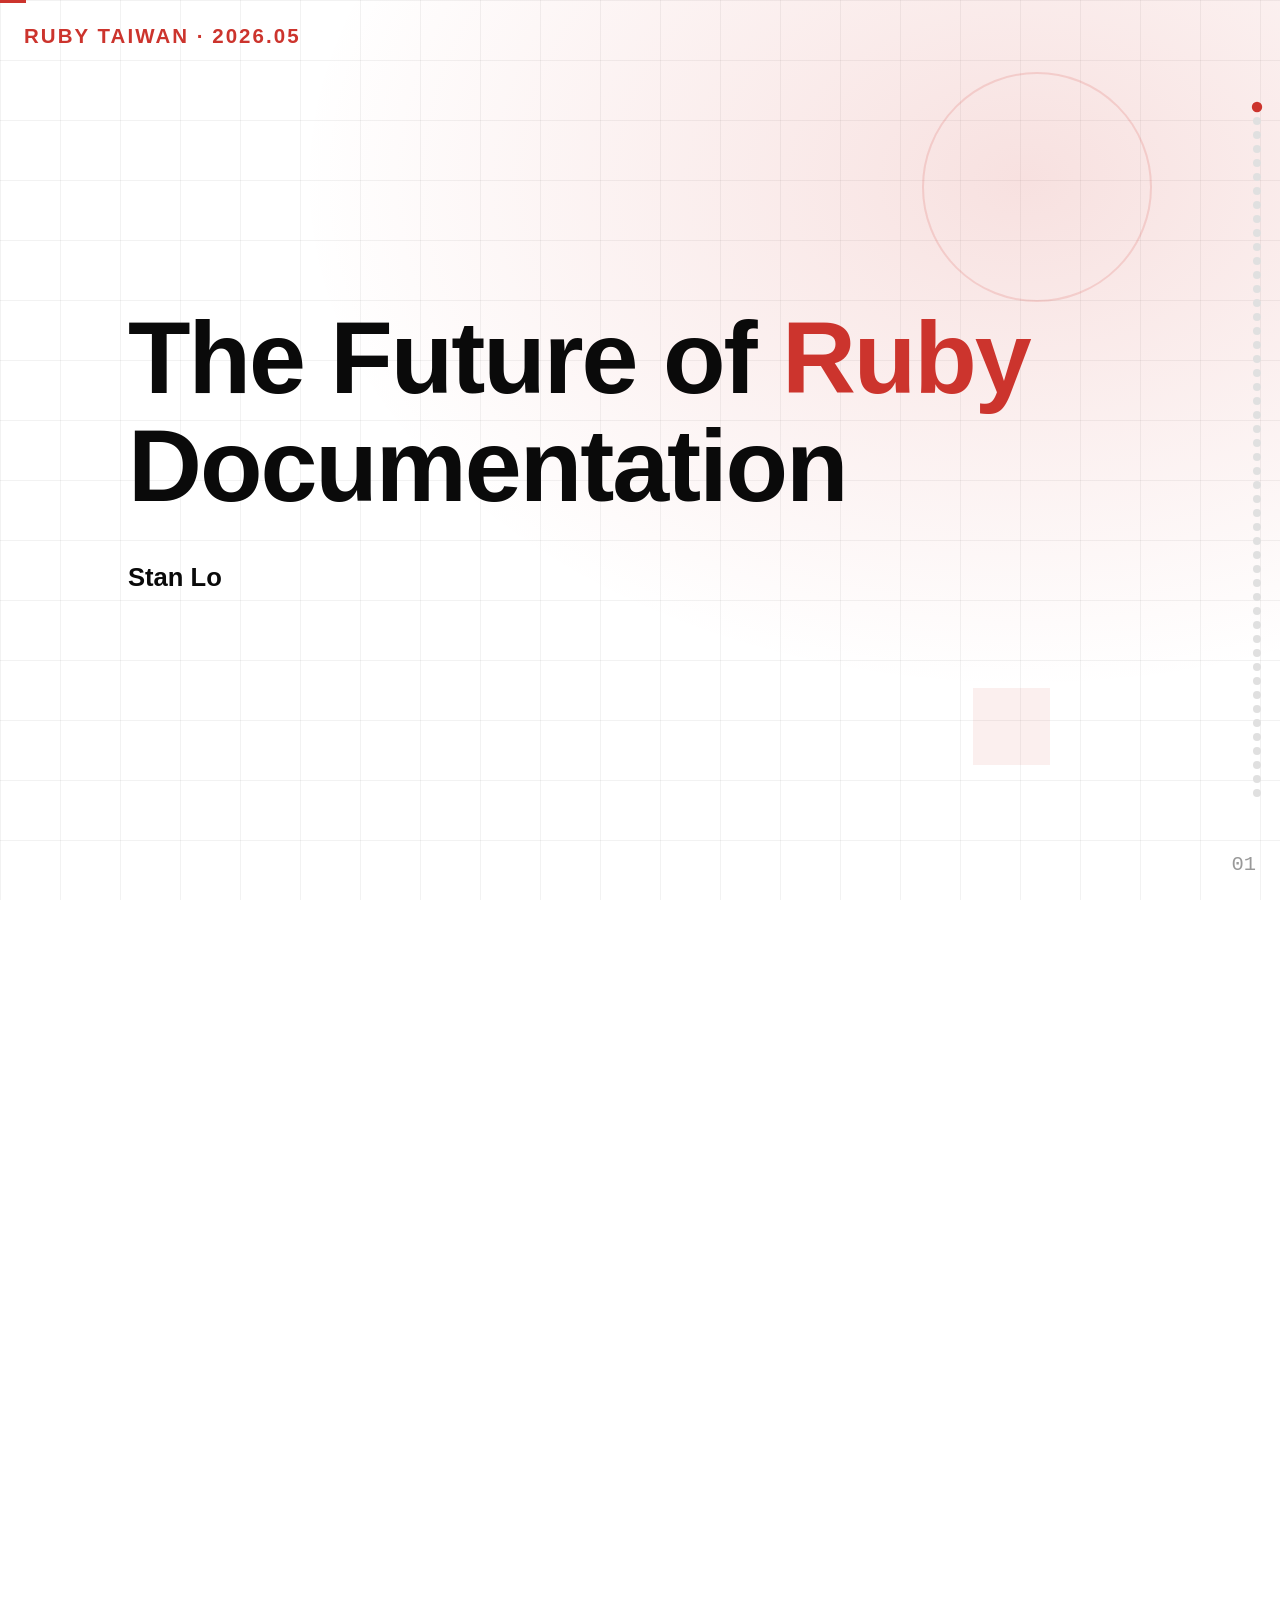
==== commit 7e126793: "Add rendered-output slide for `@abstract`/`@override` example - Rename code-example classes to their" ====
--- a/talks/the-future-of-ruby-documentation/index.html
+++ b/talks/the-future-of-ruby-documentation/index.html
@@ -118,15 +118,15 @@
 </style>
 </head>
 <body class="">
-<div class="progress-bar" id="progressBar" style="width: 10.2041%;"></div>
-<nav class="nav-dots" id="navDots"><button class="dot" aria-label="Go to slide 1"></button><button class="dot" aria-label="Go to slide 2"></button><button class="dot" aria-label="Go to slide 3"></button><button class="dot" aria-label="Go to slide 4"></button><button class="dot active" aria-label="Go to slide 5"></button><button class="dot" aria-label="Go to slide 6"></button><button class="dot" aria-label="Go to slide 7"></button><button class="dot" aria-label="Go to slide 8"></button><button class="dot" aria-label="Go to slide 9"></button><button class="dot" aria-label="Go to slide 10"></button><button class="dot" aria-label="Go to slide 11"></button><button class="dot" aria-label="Go to slide 12"></button><button class="dot" aria-label="Go to slide 13"></button><button class="dot" aria-label="Go to slide 14"></button><button class="dot" aria-label="Go to slide 15"></button><button class="dot" aria-label="Go to slide 16"></button><button class="dot" aria-label="Go to slide 17"></button><button class="dot" aria-label="Go to slide 18"></button><button class="dot" aria-label="Go to slide 19"></button><button class="dot" aria-label="Go to slide 20"></button><button class="dot" aria-label="Go to slide 21"></button><button class="dot" aria-label="Go to slide 22"></button><button class="dot" aria-label="Go to slide 23"></button><button class="dot" aria-label="Go to slide 24"></button><button class="dot" aria-label="Go to slide 25"></button><button class="dot" aria-label="Go to slide 26"></button><button class="dot" aria-label="Go to slide 27"></button><button class="dot" aria-label="Go to slide 28"></button><button class="dot" aria-label="Go to slide 29"></button><button class="dot" aria-label="Go to slide 30"></button><button class="dot" aria-label="Go to slide 31"></button><button class="dot" aria-label="Go to slide 32"></button><button class="dot" aria-label="Go to slide 33"></button><button class="dot" aria-label="Go to slide 34"></button><button class="dot" aria-label="Go to slide 35"></button><button class="dot" aria-label="Go to slide 36"></button><button class="dot" aria-label="Go to slide 37"></button><button class="dot" aria-label="Go to slide 38"></button><button class="dot" aria-label="Go to slide 39"></button><button class="dot" aria-label="Go to slide 40"></button><button class="dot" aria-label="Go to slide 41"></button><button class="dot" aria-label="Go to slide 42"></button><button class="dot" aria-label="Go to slide 43"></button><button class="dot" aria-label="Go to slide 44"></button><button class="dot" aria-label="Go to slide 45"></button><button class="dot" aria-label="Go to slide 46"></button><button class="dot" aria-label="Go to slide 47"></button><button class="dot" aria-label="Go to slide 48"></button><button class="dot" aria-label="Go to slide 49"></button></nav>
+<div class="progress-bar" id="progressBar" style="width: 80%;"></div>
+<nav class="nav-dots" id="navDots"><button class="dot" aria-label="Go to slide 1"></button><button class="dot" aria-label="Go to slide 2"></button><button class="dot" aria-label="Go to slide 3"></button><button class="dot" aria-label="Go to slide 4"></button><button class="dot" aria-label="Go to slide 5"></button><button class="dot" aria-label="Go to slide 6"></button><button class="dot" aria-label="Go to slide 7"></button><button class="dot" aria-label="Go to slide 8"></button><button class="dot" aria-label="Go to slide 9"></button><button class="dot" aria-label="Go to slide 10"></button><button class="dot" aria-label="Go to slide 11"></button><button class="dot" aria-label="Go to slide 12"></button><button class="dot" aria-label="Go to slide 13"></button><button class="dot" aria-label="Go to slide 14"></button><button class="dot" aria-label="Go to slide 15"></button><button class="dot" aria-label="Go to slide 16"></button><button class="dot" aria-label="Go to slide 17"></button><button class="dot" aria-label="Go to slide 18"></button><button class="dot" aria-label="Go to slide 19"></button><button class="dot" aria-label="Go to slide 20"></button><button class="dot" aria-label="Go to slide 21"></button><button class="dot" aria-label="Go to slide 22"></button><button class="dot" aria-label="Go to slide 23"></button><button class="dot" aria-label="Go to slide 24"></button><button class="dot" aria-label="Go to slide 25"></button><button class="dot" aria-label="Go to slide 26"></button><button class="dot" aria-label="Go to slide 27"></button><button class="dot" aria-label="Go to slide 28"></button><button class="dot" aria-label="Go to slide 29"></button><button class="dot" aria-label="Go to slide 30"></button><button class="dot" aria-label="Go to slide 31"></button><button class="dot" aria-label="Go to slide 32"></button><button class="dot" aria-label="Go to slide 33"></button><button class="dot" aria-label="Go to slide 34"></button><button class="dot" aria-label="Go to slide 35"></button><button class="dot" aria-label="Go to slide 36"></button><button class="dot" aria-label="Go to slide 37"></button><button class="dot" aria-label="Go to slide 38"></button><button class="dot" aria-label="Go to slide 39"></button><button class="dot active" aria-label="Go to slide 40"></button><button class="dot" aria-label="Go to slide 41"></button><button class="dot" aria-label="Go to slide 42"></button><button class="dot" aria-label="Go to slide 43"></button><button class="dot" aria-label="Go to slide 44"></button><button class="dot" aria-label="Go to slide 45"></button><button class="dot" aria-label="Go to slide 46"></button><button class="dot" aria-label="Go to slide 47"></button><button class="dot" aria-label="Go to slide 48"></button><button class="dot" aria-label="Go to slide 49"></button><button class="dot" aria-label="Go to slide 50"></button></nav>
 <div class="edit-hotzone" id="editHotzone"></div>
 <button class="edit-toggle" id="editToggle" title="Edit mode (E)">✓</button>
 <div class="edit-banner" id="editBanner">Saved!</div>
 <div class="blackout-overlay" id="blackoutOverlay"></div>
 <div class="notes-panel" id="notesPanel">
   <div class="notes-panel-header">
-    <span class="notes-label">Speaker Notes (slide <span id="noteSlideNum">5</span>/<span id="noteTotalSlides">49</span>)</span>
+    <span class="notes-label">Speaker Notes (slide <span id="noteSlideNum">40</span>/<span id="noteTotalSlides">50</span>)</span>
     <span class="notes-status" id="noteStatus">Saved</span>
   </div>
   <textarea id="notesTextarea" placeholder="Type your speaker notes here..."></textarea>
@@ -807,35 +807,41 @@
     <div style="flex:1">
       <div class="code-block" style="background:#2d2d2d;font-size:var(--small-size)"><span class="kw">class</span> <span class="fn">Formatter</span>
   <span class="cm"># @abstract</span>
-  <span class="kw">def</span> <span class="fn">convert</span>(doc)
+  <span class="kw">def</span> <span class="fn">convert</span>(content)
     <span class="kw">raise</span> NotImplementedError
   <span class="kw">end</span>
 <span class="kw">end</span></div>
     </div>
     <div style="flex:1;display:flex;flex-direction:column;gap:clamp(0.5rem,1vw,0.8rem)">
-      <div class="code-block" style="font-size:var(--small-size)"><span class="kw">class</span> <span class="fn">ToHtml</span> &lt; <span class="fn">Formatter</span>
+      <div class="code-block" style="font-size:var(--small-size)"><span class="kw">class</span> <span class="fn">ToHtmlSnippet</span> &lt; <span class="fn">Formatter</span>
   <span class="cm"># @override</span>
-  <span class="kw">def</span> <span class="fn">convert</span>(doc) = <span class="cm">...</span>
+  <span class="kw">def</span> <span class="fn">convert</span>(content) = <span class="cm">...</span>
 <span class="kw">end</span></div>
-      <div class="code-block" style="font-size:var(--small-size)"><span class="kw">class</span> <span class="fn">ToMarkdown</span> &lt; <span class="fn">Formatter</span>
+      <div class="code-block" style="font-size:var(--small-size)"><span class="kw">class</span> <span class="fn">ToLabel</span> &lt; <span class="fn">Formatter</span>
   <span class="cm"># @override</span>
-  <span class="kw">def</span> <span class="fn">convert</span>(doc) = <span class="cm">...</span>
+  <span class="kw">def</span> <span class="fn">convert</span>(text) = <span class="cm">...</span>
 <span class="kw">end</span></div>
     </div>
   </div>
-  <div class="reveal" style="margin-top:var(--content-gap);display:flex;align-items:center;justify-content:center;gap:clamp(0.5rem,1.5vw,1rem)">
-    <div style="border:1px solid var(--border);border-radius:6px;padding:0.4em 0.8em;font-size:var(--small-size);background:var(--card-bg)">Formatter#convert <span style="color:var(--accent)">abstract</span></div>
-    <div style="font-size:var(--body-size);color:var(--text-dim)">⟷</div>
-    <div style="display:flex;flex-direction:column;gap:0.3rem">
-      <div style="border:1px solid var(--accent);border-radius:6px;padding:0.3em 0.8em;font-size:var(--small-size);background:var(--card-bg)">ToHtml#convert <span style="color:var(--accent)">override</span></div>
-      <div style="border:1px solid var(--accent);border-radius:6px;padding:0.3em 0.8em;font-size:var(--small-size);background:var(--card-bg)">ToMarkdown#convert <span style="color:var(--accent)">override</span></div>
-    </div>
-  </div>
 </div><div class="slide-num">37</div>
-  <div class="speaker-notes">Here's what it could look like. Let's say you have a parent class `Formatter`, defining an abstract method `convert` that child classes should override. This is a common pattern we can see in many gems. 
-In this case, you can use abstract and override annotations to provide that information.
-Then in the generated docs, RDoc can list all of the implementations on the Formatter class's page. And each override would also have UI links back to the parent method.
-Combining annotations with type signatures will allow us to create more expressive documentation that benefits all consumers.</div>
+  <div class="speaker-notes">Here's what it could look like. Let's say you have a parent class `Formatter`, defining an abstract method `convert` that child classes should override. This is a common pattern we can see in many gems.
+In this case, you can use abstract and override annotations to provide that information.</div>
+</section>
+
+<!-- 32: ANNOTATION RENDERED OUTPUT -->
+<section class="slide visible"><div class="slide-content" style="max-width:min(95vw,1300px)">
+  <p class="reveal" style="font-size:var(--small-size);color:var(--accent);font-weight:700;letter-spacing:0.1em;text-transform:uppercase;margin-bottom:var(--element-gap)">Annotations</p>
+  <h2 class="reveal" style="font-size:var(--h3-size)">How it renders</h2>
+  <div class="reveal" style="display:flex;flex-direction:column;gap:clamp(0.8rem,1.5vw,1.2rem);margin-top:var(--content-gap);align-items:center">
+    <img src="images/annotation-rendered-abstract.png" alt="Rendered RDoc page for Formatter#convert — ABSTRACT METHOD listing ToHtmlSnippet#convert and ToLabel#convert as implementations" style="max-width:min(60vw,560px);max-height:min(32vh,260px);object-fit:contain;border-radius:8px;border:1px solid var(--border);box-shadow:0 4px 20px rgba(0,0,0,0.1)">
+    <div style="display:flex;gap:clamp(1rem,2vw,1.6rem);align-items:flex-start;justify-content:center;width:100%">
+      <img src="images/annotation-rendered-override-content.png" alt="Rendered RDoc page for ToHtmlSnippet#convert(content) — OVERRIDE of RDoc::Markup::Formatter#convert" style="flex:1;min-width:0;max-width:min(36vw,420px);max-height:min(26vh,200px);object-fit:contain;border-radius:8px;border:1px solid var(--border);box-shadow:0 4px 20px rgba(0,0,0,0.1)">
+      <img src="images/annotation-rendered-override-text.png" alt="Rendered RDoc page for ToLabel#convert(text) — OVERRIDE of RDoc::Markup::Formatter#convert" style="flex:1;min-width:0;max-width:min(36vw,420px);max-height:min(26vh,200px);object-fit:contain;border-radius:8px;border:1px solid var(--border);box-shadow:0 4px 20px rgba(0,0,0,0.1)">
+    </div>
+  </div>
+</div><div class="slide-num">38</div>
+  <div class="speaker-notes">Here's how it renders. The abstract method's page lists every subclass that implements it. And each override page links back to the parent method, so readers can navigate either direction.
+Combining annotations with type signatures will let us create more expressive documentation that benefits all consumers.</div>
 </section>
 
 <!-- REMOVED: AI skills section (thesis, what's an AI skill, where it helps, what it could teach, install question, ruby/ruby-skills registry) -->
@@ -845,7 +851,7 @@
   <p class="reveal" style="font-size:var(--small-size);color:var(--accent);font-weight:700;letter-spacing:0.1em;text-transform:uppercase;margin-bottom:var(--element-gap)">LLM-ready docs</p>
   <h2 class="reveal">Optimize documentation consumption for <span class="accent">AI</span></h2>
   <p class="reveal" style="margin-top:var(--content-gap);font-size:var(--body-size);color:var(--text-secondary)">But why does AI need something special?</p>
-</div><div class="slide-num">38</div>
+</div><div class="slide-num">39</div>
   <div class="speaker-notes">The third area is making documentation ready for AI consumption.
 But why does AI need something special?</div>
 </section>
@@ -891,7 +897,7 @@
     </div>
   </div>
   <p class="reveal" style="margin-top:var(--content-gap);font-size:var(--body-size);color:var(--text-secondary);text-align:center"><br></p>
-</div><div class="slide-num">39</div>
+</div><div class="slide-num">40</div>
   <div class="speaker-notes">Well it's all about tokens. Here's the same small doc in two formats: Markdown and HTML.
 If you run it against a tokenizer AI uses, the Markdown version takes about 100 tokens. The HTML version takes about 152. The results may vary based on specific tokenizers, but the gap should be similar.</div>
 </section>
@@ -908,7 +914,7 @@
     <div>HTML → Markdown</div><div style="text-align:right">69k</div>
     <div>Raw HTML</div><div style="text-align:right;color:var(--accent);font-weight:700">183k</div>
   </div>
-</div><div class="slide-num">40</div>
+</div><div class="slide-num">41</div>
   <div class="speaker-notes">Now let's see what that looks like in practice. docs.ruby-lang.org is how most people read Ruby's documentation nowadays.
 And let's say you want the agent to read Array's documentation.
 The pure content — plain text — is about 51,000 tokens. Converting the same page to Markdown, it's about 69,000.
@@ -929,7 +935,7 @@
 <span style="color:#999">└──</span> ...</pre>
   <p class="reveal" style="margin-top:var(--content-gap);font-size:var(--body-size);color:var(--text-secondary);text-align:center">Two changes: generate <code>.md</code> next to every <code>.html</code>, and list them in <code>/llms.txt</code>.</p>
   <p class="reveal" style="margin-top:var(--element-gap);font-size:var(--small-size);color:var(--text-dim);text-align:center">Tradeoff: doc generation gets slower.</p>
-</div><div class="slide-num">41</div>
+</div><div class="slide-num">42</div>
   <div class="speaker-notes">So how can we fix this? The most popular solution is to generate Markdown files with llms.txt.
 First, generate a Markdown file next to every HTML file. So for Array, we'll get an Array.md file as well.
 Second, list all the Markdown paths in a /llms.txt file, so agents know where to look for those .md files.</div>
@@ -949,7 +955,7 @@
 - [Array](Array.md): core class
 - [Hash](Hash.md): core class
 - [String](String.md): core class</pre>
-</div><div class="slide-num">42</div>
+</div><div class="slide-num">43</div>
   <div class="speaker-notes">What is llms.txt, you may wonder.
 It's a markdown file at the root of your website, similar to robots.txt. Inside, you list the Markdown URLs with a short description of each.
 The idea is that agents fetch this file first, then pull just the .md files they need — skipping the HTML files entirely.
@@ -963,7 +969,7 @@
     <img src="images/prototype-commit.png" alt="Commit: Generate llms.txt and llms-full.txt for LLM consumption — 2 months ago" style="max-width:min(80vw,900px);max-height:min(40vh,320px);border-radius:8px;border:1px solid var(--grid-color)">
   </div>
   <p class="reveal" style="margin-top:var(--content-gap);font-size:var(--body-size);color:var(--text-secondary)"><br></p>
-</div><div class="slide-num">43</div>
+</div><div class="slide-num">44</div>
   <div class="speaker-notes">And I started prototyping this 2 months ago.
 Started with just llms.txt support, and I also tried to add an HTML to Markdown converter.</div>
 </section>
@@ -983,7 +989,7 @@
     <div>Codex CLI</div><div style="color:var(--text-secondary)">Delegated to OpenAI servers</div><div style="text-align:center;color:var(--text-secondary)">Likely not</div>
   </div>
   <p class="reveal" style="margin-top:var(--content-gap);font-size:var(--body-size);color:var(--text-secondary);text-align:center">Most mainstream agents don't need this</p>
-</div><div class="slide-num">44</div>
+</div><div class="slide-num">45</div>
   <div class="speaker-notes">But before I open the pull request, I wanted to check if this approach really helps. And my research shows that the industry is solving the problem from the other side, by giving agents better tools.
 
 Take Claude Code as an example. When you ask it to read an HTML page, it uses a tool called WebFetch — which already converts HTML to Markdown, then uses a cheaper model to summarize the page, and only passes a summary into the main session. So the feature we just talked about will not help Claude Code at all.
@@ -994,14 +1000,14 @@
 <!-- 39b: THE ANSWER — NO -->
 <section class="slide visible"><div class="slide-content" style="max-width:min(90vw,1100px);text-align:center;align-items:center">
   <h2 class="reveal" style="font-size:var(--hero-size)"><span class="accent">No.</span> LLM-ready docs aren't needed.</h2>
-</div><div class="slide-num">45</div>
+</div><div class="slide-num">46</div>
   <div class="speaker-notes">So do we need to build AI specific documentation? No.</div>
 </section>
 
 <!-- 40: WHERE RDOC LANDS -->
 <section class="slide visible"><div class="slide-content" style="max-width:min(90vw,1100px);text-align:center;align-items:center">
   <h2 class="reveal" style="font-size:var(--hero-size)">The best thing RDoc can do for <span class="accent">AI</span> is be good at its job.</h2>
-</div><div class="slide-num">46</div>
+</div><div class="slide-num">47</div>
   <div class="speaker-notes">At the end of the day, there's nothing in documentation that's AI specific. It shares the same content with us. It contributes the same sources like us. The only way to make AI getting better at Ruby, is to contribute to the documentation we already have. Ruby core documentation, gem documentation, your project's documentation.
 
 And as RDoc maintainers, our job is to make sure RDoc makes writing documentation easy and enjoyable, and that the documentation we see provides all the information that's valuable to us.</div>
@@ -1015,7 +1021,7 @@
     <li>RDoc 8.0 modernizes the foundation — new parser, Markdown improvements, RBS, server mode</li>
     <li>Still ahead — Markdown migration, design annotations, Markdown parser refactor, better integration with other tools</li>
   </ul>
-</div><div class="slide-num">47</div>
+</div><div class="slide-num">48</div>
   <div class="speaker-notes">OK, that's all I have for Ruby's documentation. Let me recap:
 First, what makes documentation useful to AI overlaps with what makes it useful to developers.
 Second, RDoc 8.0 will be a big improvement for Ruby's documentation. It will provide a new parser, Markdown improvements, RBS type signatures, and server mode.
@@ -1037,7 +1043,7 @@
     </div>
   </div>
   <p class="reveal" style="margin-top:var(--content-gap);font-size:var(--body-size);color:var(--text-secondary)">For all the reviews on my RDoc PRs.</p>
-</div><div class="slide-num">48</div>
+</div><div class="slide-num">49</div>
   <div class="speaker-notes">Before I finish — I want to thank Sutou-san and Pen-san. They reviewed all of my RDoc PRs in the past year and provided a lot of valuable feedback.</div>
 </section>
 
@@ -1050,7 +1056,7 @@
       <span>BlueSky: <span style="color:var(--accent)">@st0012.dev</span></span>
     </div>
   </div>
-  <div class="slide-num">49</div>
+  <div class="slide-num">50</div>
   <div class="speaker-notes">Thank you for coming to my talk. I'll be around if you have questions.</div>
 </section>
 
@@ -1624,4 +1630,4 @@
 
 
 <browser-mcp-container data-wxt-shadow-root=""></browser-mcp-container><div id="1p-menu-live-region" role="status" aria-live="polite" aria-atomic="true" aria-relevant="all" style="clip: rect(0px, 0px, 0px, 0px); clip-path: inset(50%); height: 1px; overflow: hidden; position: fixed; top: 0px; left: 0px; white-space: nowrap; width: 1px; overflow-wrap: normal;">1Password menu is available. Press down arrow to select.</div><browser-mcp-container data-wxt-shadow-root=""></browser-mcp-container><browser-mcp-container data-wxt-shadow-root=""></browser-mcp-container><div id="1p-menu-live-region" role="status" aria-live="polite" aria-atomic="true" aria-relevant="all" style="clip: rect(0px, 0px, 0px, 0px); clip-path: inset(50%); height: 1px; overflow: hidden; position: fixed; top: 0px; left: 0px; white-space: nowrap; width: 1px; overflow-wrap: normal;">1Password menu is available. Press down arrow to select.</div><browser-mcp-container data-wxt-shadow-root=""></browser-mcp-container><browser-mcp-container data-wxt-shadow-root=""></browser-mcp-container><browser-mcp-container data-wxt-shadow-root=""></browser-mcp-container><browser-mcp-container data-wxt-shadow-root=""></browser-mcp-container><browser-mcp-container data-wxt-shadow-root=""></browser-mcp-container><browser-mcp-container data-wxt-shadow-root=""></browser-mcp-container><browser-mcp-container data-wxt-shadow-root=""></browser-mcp-container><browser-mcp-container data-wxt-shadow-root=""></browser-mcp-container><div id="1p-menu-live-region" role="status" aria-live="polite" aria-atomic="true" aria-relevant="all" style="clip: rect(0px, 0px, 0px, 0px); clip-path: inset(50%); height: 1px; overflow: hidden; position: fixed; top: 0px; left: 0px; white-space: nowrap; width: 1px; overflow-wrap: normal;">1Password menu is available. Press down arrow to select.</div><browser-mcp-container data-wxt-shadow-root=""></browser-mcp-container><browser-mcp-container data-wxt-shadow-root=""></browser-mcp-container><div id="1p-menu-live-region" role="status" aria-live="polite" aria-atomic="true" aria-relevant="all" style="clip: rect(0px, 0px, 0px, 0px); clip-path: inset(50%); height: 1px; overflow: hidden; position: fixed; top: 0px; left: 0px; white-space: nowrap; width: 1px; overflow-wrap: normal;">1Password menu is available. Press down arrow to select.</div><browser-mcp-container data-wxt-shadow-root=""></browser-mcp-container><browser-mcp-container data-wxt-shadow-root=""></browser-mcp-container><div id="1p-menu-live-region" role="status" aria-live="polite" aria-atomic="true" aria-relevant="all" style="clip: rect(0px, 0px, 0px, 0px); clip-path: inset(50%); height: 1px; overflow: hidden; position: fixed; top: 0px; left: 0px; white-space: nowrap; width: 1px; overflow-wrap: normal;">1Password menu is available. Press down arrow to select.</div><browser-mcp-container data-wxt-shadow-root=""></browser-mcp-container><div id="1p-menu-live-region" role="status" aria-live="polite" aria-atomic="true" aria-relevant="all" style="clip: rect(0px, 0px, 0px, 0px); clip-path: inset(50%); height: 1px; overflow: hidden; position: fixed; top: 0px; left: 0px; white-space: nowrap; width: 1px; overflow-wrap: normal;">1Password menu is available. Press down arrow to select.</div><browser-mcp-container data-wxt-shadow-root=""></browser-mcp-container><div id="1p-menu-live-region" role="status" aria-live="polite" aria-atomic="true" aria-relevant="all" style="clip: rect(0px, 0px, 0px, 0px); clip-path: inset(50%); height: 1px; overflow: hidden; position: fixed; top: 0px; left: 0px; white-space: nowrap; width: 1px; overflow-wrap: normal;">1Password menu is available. Press down arrow to select.</div><browser-mcp-container data-wxt-shadow-root=""></browser-mcp-container><div id="1p-menu-live-region" role="status" aria-live="polite" aria-atomic="true" aria-relevant="all" style="clip: rect(0px, 0px, 0px, 0px); clip-path: inset(50%); height: 1px; overflow: hidden; position: fixed; top: 0px; left: 0px; white-space: nowrap; width: 1px; overflow-wrap: normal;">1Password menu is available. Press down arrow to select.</div><browser-mcp-container data-wxt-shadow-root=""></browser-mcp-container><div id="1p-menu-live-region" role="status" aria-live="polite" aria-atomic="true" aria-relevant="all" style="clip: rect(0px, 0px, 0px, 0px); clip-path: inset(50%); height: 1px; overflow: hidden; position: fixed; top: 0px; left: 0px; white-space: nowrap; width: 1px; overflow-wrap: normal;">1Password menu is available. Press down arrow to select.</div><browser-mcp-container data-wxt-shadow-root=""></browser-mcp-container><div id="1p-menu-live-region" role="status" aria-live="polite" aria-atomic="true" aria-relevant="all" style="clip: rect(0px, 0px, 0px, 0px); clip-path: inset(50%); height: 1px; overflow: hidden; position: fixed; top: 0px; left: 0px; white-space: nowrap; width: 1px; overflow-wrap: normal;">1Password menu is available. Press down arrow to select.</div><browser-mcp-container data-wxt-shadow-root=""></browser-mcp-container><div id="1p-menu-live-region" role="status" aria-live="polite" aria-atomic="true" aria-relevant="all" style="clip: rect(0px, 0px, 0px, 0px); clip-path: inset(50%); height: 1px; overflow: hidden; position: fixed; top: 0px; left: 0px; white-space: nowrap; width: 1px; overflow-wrap: normal;">1Password menu is available. Press down arrow to select.</div><browser-mcp-container data-wxt-shadow-root=""></browser-mcp-container><div id="1p-menu-live-region" role="status" aria-live="polite" aria-atomic="true" aria-relevant="all" style="clip: rect(0px, 0px, 0px, 0px); clip-path: inset(50%); height: 1px; overflow: hidden; position: fixed; top: 0px; left: 0px; white-space: nowrap; width: 1px; overflow-wrap: normal;">1Password menu is available. Press down arrow to select.</div><browser-mcp-container data-wxt-shadow-root=""></browser-mcp-container><div id="1p-menu-live-region" role="status" aria-live="polite" aria-atomic="true" aria-relevant="all" style="clip: rect(0px, 0px, 0px, 0px); clip-path: inset(50%); height: 1px; overflow: hidden; position: fixed; top: 0px; left: 0px; white-space: nowrap; width: 1px; overflow-wrap: normal;">1Password menu is available. Press down arrow to select.</div><browser-mcp-container data-wxt-shadow-root=""></browser-mcp-container><div id="1p-menu-live-region" role="status" aria-live="polite" aria-atomic="true" aria-relevant="all" style="clip: rect(0px, 0px, 0px, 0px); clip-path: inset(50%); height: 1px; overflow: hidden; position: fixed; top: 0px; left: 0px; white-space: nowrap; width: 1px; overflow-wrap: normal;">1Password menu is available. Press down arrow to select.</div><browser-mcp-container data-wxt-shadow-root=""></browser-mcp-container><div id="1p-menu-live-region" role="status" aria-live="polite" aria-atomic="true" aria-relevant="all" style="clip: rect(0px, 0px, 0px, 0px); clip-path: inset(50%); height: 1px; overflow: hidden; position: fixed; top: 0px; left: 0px; white-space: nowrap; width: 1px; overflow-wrap: normal;">1Password menu is available. Press down arrow to select.</div><browser-mcp-container data-wxt-shadow-root=""></browser-mcp-container><div id="1p-menu-live-region" role="status" aria-live="polite" aria-atomic="true" aria-relevant="all" style="clip: rect(0px, 0px, 0px, 0px); clip-path: inset(50%); height: 1px; overflow: hidden; position: fixed; top: 0px; left: 0px; white-space: nowrap; width: 1px; overflow-wrap: normal;">1Password menu is available. Press down arrow to select.</div><browser-mcp-container data-wxt-shadow-root=""></browser-mcp-container><browser-mcp-container data-wxt-shadow-root=""></browser-mcp-container><div id="1p-menu-live-region" role="status" aria-live="polite" aria-atomic="true" aria-relevant="all" style="clip: rect(0px, 0px, 0px, 0px); clip-path: inset(50%); height: 1px; overflow: hidden; position: fixed; top: 0px; left: 0px; white-space: nowrap; width: 1px; overflow-wrap: normal;">1Password menu is available. Press down arrow to select.</div><div id="1p-menu-live-region" role="status" aria-live="polite" aria-atomic="true" aria-relevant="all" style="clip: rect(0px, 0px, 0px, 0px); clip-path: inset(50%); height: 1px; overflow: hidden; position: fixed; top: 0px; left: 0px; white-space: nowrap; width: 1px; overflow-wrap: normal;">1Password menu is available. Press down arrow to select.</div><div id="1p-menu-live-region" role="status" aria-live="polite" aria-atomic="true" aria-relevant="all" style="clip: rect(0px, 0px, 0px, 0px); clip-path: inset(50%); height: 1px; overflow: hidden; position: fixed; top: 0px; left: 0px; white-space: nowrap; width: 1px; overflow-wrap: normal;">1Password menu is available. Press down arrow to select.</div><div id="1p-menu-live-region" role="status" aria-live="polite" aria-atomic="true" aria-relevant="all" style="clip: rect(0px, 0px, 0px, 0px); clip-path: inset(50%); height: 1px; overflow: hidden; position: fixed; top: 0px; left: 0px; white-space: nowrap; width: 1px; overflow-wrap: normal;">1Password menu is available. Press down arrow to select.</div><div id="1p-menu-live-region" role="status" aria-live="polite" aria-atomic="true" aria-relevant="all" style="clip: rect(0px, 0px, 0px, 0px); clip-path: inset(50%); height: 1px; overflow: hidden; position: fixed; top: 0px; left: 0px; white-space: nowrap; width: 1px; overflow-wrap: normal;">1Password menu is available. Press down arrow to select.</div><div id="1p-menu-live-region" role="status" aria-live="polite" aria-atomic="true" aria-relevant="all" style="clip: rect(0px, 0px, 0px, 0px); clip-path: inset(50%); height: 1px; overflow: hidden; position: fixed; top: 0px; left: 0px; white-space: nowrap; width: 1px; overflow-wrap: normal;">1Password menu is available. Press down arrow to select.</div><div id="1p-menu-live-region" role="status" aria-live="polite" aria-atomic="true" aria-relevant="all" style="clip: rect(0px, 0px, 0px, 0px); clip-path: inset(50%); height: 1px; overflow: hidden; position: fixed; top: 0px; left: 0px; white-space: nowrap; width: 1px; overflow-wrap: normal;">1Password menu is available. Press down arrow to select.</div><div id="1p-menu-live-region" role="status" aria-live="polite" aria-atomic="true" aria-relevant="all" style="clip: rect(0px, 0px, 0px, 0px); clip-path: inset(50%); height: 1px; overflow: hidden; position: fixed; top: 0px; left: 0px; white-space: nowrap; width: 1px; overflow-wrap: normal;">1Password menu is available. Press down arrow to select.</div><div id="1p-menu-live-region" role="status" aria-live="polite" aria-atomic="true" aria-relevant="all" style="clip: rect(0px, 0px, 0px, 0px); clip-path: inset(50%); height: 1px; overflow: hidden; position: fixed; top: 0px; left: 0px; white-space: nowrap; width: 1px; overflow-wrap: normal;">1Password menu is available. Press down arrow to select.</div><div id="1p-menu-live-region" role="status" aria-live="polite" aria-atomic="true" aria-relevant="all" style="clip: rect(0px, 0px, 0px, 0px); clip-path: inset(50%); height: 1px; overflow: hidden; position: fixed; top: 0px; left: 0px; white-space: nowrap; width: 1px; overflow-wrap: normal;">1Password menu is available. Press down arrow to select.</div><div id="1p-menu-live-region" role="status" aria-live="polite" aria-atomic="true" aria-relevant="all" style="clip: rect(0px, 0px, 0px, 0px); clip-path: inset(50%); height: 1px; overflow: hidden; position: fixed; top: 0px; left: 0px; white-space: nowrap; width: 1px; overflow-wrap: normal;">1Password menu is available. Press down arrow to select.</div><div id="1p-menu-live-region" role="status" aria-live="polite" aria-atomic="true" aria-relevant="all" style="clip: rect(0px, 0px, 0px, 0px); clip-path: inset(50%); height: 1px; overflow: hidden; position: fixed; top: 0px; left: 0px; white-space: nowrap; width: 1px; overflow-wrap: normal;">1Password menu is available. Press down arrow to select.</div><div id="1p-menu-live-region" role="status" aria-live="polite" aria-atomic="true" aria-relevant="all" style="clip: rect(0px, 0px, 0px, 0px); clip-path: inset(50%); height: 1px; overflow: hidden; position: fixed; top: 0px; left: 0px; white-space: nowrap; width: 1px; overflow-wrap: normal;">1Password menu is available. Press down arrow to select.</div><div id="1p-menu-live-region" role="status" aria-live="polite" aria-atomic="true" aria-relevant="all" style="clip: rect(0px, 0px, 0px, 0px); clip-path: inset(50%); height: 1px; overflow: hidden; position: fixed; top: 0px; left: 0px; white-space: nowrap; width: 1px; overflow-wrap: normal;">1Password menu is available. Press down arrow to select.</div><div id="1p-menu-live-region" role="status" aria-live="polite" aria-atomic="true" aria-relevant="all" style="clip: rect(0px, 0px, 0px, 0px); clip-path: inset(50%); height: 1px; overflow: hidden; position: fixed; top: 0px; left: 0px; white-space: nowrap; width: 1px; overflow-wrap: normal;">1Password menu is available. Press down arrow to select.</div><div id="1p-menu-live-region" role="status" aria-live="polite" aria-atomic="true" aria-relevant="all" style="clip: rect(0px, 0px, 0px, 0px); clip-path: inset(50%); height: 1px; overflow: hidden; position: fixed; top: 0px; left: 0px; white-space: nowrap; width: 1px; overflow-wrap: normal;">1Password menu is available. Press down arrow to select.</div><div id="1p-menu-live-region" role="status" aria-live="polite" aria-atomic="true" aria-relevant="all" style="clip: rect(0px, 0px, 0px, 0px); clip-path: inset(50%); height: 1px; overflow: hidden; position: fixed; top: 0px; left: 0px; white-space: nowrap; width: 1px; overflow-wrap: normal;">1Password menu is available. Press down arrow to select.</div><div id="1p-menu-live-region" role="status" aria-live="polite" aria-atomic="true" aria-relevant="all" style="clip: rect(0px, 0px, 0px, 0px); clip-path: inset(50%); height: 1px; overflow: hidden; position: fixed; top: 0px; left: 0px; white-space: nowrap; width: 1px; overflow-wrap: normal;">1Password menu is available. Press down arrow to select.</div><div id="1p-menu-live-region" role="status" aria-live="polite" aria-atomic="true" aria-relevant="all" style="clip: rect(0px, 0px, 0px, 0px); clip-path: inset(50%); height: 1px; overflow: hidden; position: fixed; top: 0px; left: 0px; white-space: nowrap; width: 1px; overflow-wrap: normal;">1Password menu is available. Press down arrow to select.</div><div id="1p-menu-live-region" role="status" aria-live="polite" aria-atomic="true" aria-relevant="all" style="clip: rect(0px, 0px, 0px, 0px); clip-path: inset(50%); height: 1px; overflow: hidden; position: fixed; top: 0px; left: 0px; white-space: nowrap; width: 1px; overflow-wrap: normal;">1Password menu is available. Press down arrow to select.</div><div id="1p-menu-live-region" role="status" aria-live="polite" aria-atomic="true" aria-relevant="all" style="clip: rect(0px, 0px, 0px, 0px); clip-path: inset(50%); height: 1px; overflow: hidden; position: fixed; top: 0px; left: 0px; white-space: nowrap; width: 1px; overflow-wrap: normal;">1Password menu is available. Press down arrow to select.</div><div id="1p-menu-live-region" role="status" aria-live="polite" aria-atomic="true" aria-relevant="all" style="clip: rect(0px, 0px, 0px, 0px); clip-path: inset(50%); height: 1px; overflow: hidden; position: fixed; top: 0px; left: 0px; white-space: nowrap; width: 1px; overflow-wrap: normal;">1Password menu is available. Press down arrow to select.</div><div id="1p-menu-live-region" role="status" aria-live="polite" aria-atomic="true" aria-relevant="all" style="clip: rect(0px, 0px, 0px, 0px); clip-path: inset(50%); height: 1px; overflow: hidden; position: fixed; top: 0px; left: 0px; white-space: nowrap; width: 1px; overflow-wrap: normal;">1Password menu is available. Press down arrow to select.</div><div id="1p-menu-live-region" role="status" aria-live="polite" aria-atomic="true" aria-relevant="all" style="clip: rect(0px, 0px, 0px, 0px); clip-path: inset(50%); height: 1px; overflow: hidden; position: fixed; top: 0px; left: 0px; white-space: nowrap; width: 1px; overflow-wrap: normal;">1Password menu is available. Press down arrow to select.</div><div id="1p-menu-live-region" role="status" aria-live="polite" aria-atomic="true" aria-relevant="all" style="clip: rect(0px, 0px, 0px, 0px); clip-path: inset(50%); height: 1px; overflow: hidden; position: fixed; top: 0px; left: 0px; white-space: nowrap; width: 1px; overflow-wrap: normal;">1Password menu is available. Press down arrow to select.</div><div id="1p-menu-live-region" role="status" aria-live="polite" aria-atomic="true" aria-relevant="all" style="clip: rect(0px, 0px, 0px, 0px); clip-path: inset(50%); height: 1px; overflow: hidden; position: fixed; top: 0px; left: 0px; white-space: nowrap; width: 1px; overflow-wrap: normal;">1Password menu is available. Press down arrow to select.</div><div id="1p-menu-live-region" role="status" aria-live="polite" aria-atomic="true" aria-relevant="all" style="clip: rect(0px, 0px, 0px, 0px); clip-path: inset(50%); height: 1px; overflow: hidden; position: fixed; top: 0px; left: 0px; white-space: nowrap; width: 1px; overflow-wrap: normal;">1Password menu is available. Press down arrow to select.</div><div id="1p-menu-live-region" role="status" aria-live="polite" aria-atomic="true" aria-relevant="all" style="clip: rect(0px, 0px, 0px, 0px); clip-path: inset(50%); height: 1px; overflow: hidden; position: fixed; top: 0px; left: 0px; white-space: nowrap; width: 1px; overflow-wrap: normal;">1Password menu is available. Press down arrow to select.</div><div id="1p-menu-live-region" role="status" aria-live="polite" aria-atomic="true" aria-relevant="all" style="clip: rect(0px, 0px, 0px, 0px); clip-path: inset(50%); height: 1px; overflow: hidden; position: fixed; top: 0px; left: 0px; white-space: nowrap; width: 1px; overflow-wrap: normal;">1Password menu is available. Press down arrow to select.</div><div id="1p-menu-live-region" role="status" aria-live="polite" aria-atomic="true" aria-relevant="all" style="clip: rect(0px, 0px, 0px, 0px); clip-path: inset(50%); height: 1px; overflow: hidden; position: fixed; top: 0px; left: 0px; white-space: nowrap; width: 1px; overflow-wrap: normal;">1Password menu is available. Press down arrow to select.</div><div id="1p-menu-live-region" role="status" aria-live="polite" aria-atomic="true" aria-relevant="all" style="clip: rect(0px, 0px, 0px, 0px); clip-path: inset(50%); height: 1px; overflow: hidden; position: fixed; top: 0px; left: 0px; white-space: nowrap; width: 1px; overflow-wrap: normal;">1Password menu is available. Press down arrow to select.</div><div id="1p-menu-live-region" role="status" aria-live="polite" aria-atomic="true" aria-relevant="all" style="clip: rect(0px, 0px, 0px, 0px); clip-path: inset(50%); height: 1px; overflow: hidden; position: fixed; top: 0px; left: 0px; white-space: nowrap; width: 1px; overflow-wrap: normal;">1Password menu is available. Press down arrow to select.</div><div id="1p-menu-live-region" role="status" aria-live="polite" aria-atomic="true" aria-relevant="all" style="clip: rect(0px, 0px, 0px, 0px); clip-path: inset(50%); height: 1px; overflow: hidden; position: fixed; top: 0px; left: 0px; white-space: nowrap; width: 1px; overflow-wrap: normal;">1Password menu is available. Press down arrow to select.</div><div id="1p-menu-live-region" role="status" aria-live="polite" aria-atomic="true" aria-relevant="all" style="clip: rect(0px, 0px, 0px, 0px); clip-path: inset(50%); height: 1px; overflow: hidden; position: fixed; top: 0px; left: 0px; white-space: nowrap; width: 1px; overflow-wrap: normal;">1Password menu is available. Press down arrow to select.</div><div id="1p-menu-live-region" role="status" aria-live="polite" aria-atomic="true" aria-relevant="all" style="clip: rect(0px, 0px, 0px, 0px); clip-path: inset(50%); height: 1px; overflow: hidden; position: fixed; top: 0px; left: 0px; white-space: nowrap; width: 1px; overflow-wrap: normal;">1Password menu is available. Press down arrow to select.</div><div id="1p-menu-live-region" role="status" aria-live="polite" aria-atomic="true" aria-relevant="all" style="clip: rect(0px, 0px, 0px, 0px); clip-path: inset(50%); height: 1px; overflow: hidden; position: fixed; top: 0px; left: 0px; white-space: nowrap; width: 1px; overflow-wrap: normal;">1Password menu is available. Press down arrow to select.</div><div id="1p-menu-live-region" role="status" aria-live="polite" aria-atomic="true" aria-relevant="all" style="clip: rect(0px, 0px, 0px, 0px); clip-path: inset(50%); height: 1px; overflow: hidden; position: fixed; top: 0px; left: 0px; white-space: nowrap; width: 1px; overflow-wrap: normal;">1Password menu is available. Press down arrow to select.</div><div id="1p-menu-live-region" role="status" aria-live="polite" aria-atomic="true" aria-relevant="all" style="clip: rect(0px, 0px, 0px, 0px); clip-path: inset(50%); height: 1px; overflow: hidden; position: fixed; top: 0px; left: 0px; white-space: nowrap; width: 1px; overflow-wrap: normal;">1Password menu is available. Press down arrow to select.</div><div id="1p-menu-live-region" role="status" aria-live="polite" aria-atomic="true" aria-relevant="all" style="clip: rect(0px, 0px, 0px, 0px); clip-path: inset(50%); height: 1px; overflow: hidden; position: fixed; top: 0px; left: 0px; white-space: nowrap; width: 1px; overflow-wrap: normal;">1Password menu is available. Press down arrow to select.</div><div id="1p-menu-live-region" role="status" aria-live="polite" aria-atomic="true" aria-relevant="all" style="clip: rect(0px, 0px, 0px, 0px); clip-path: inset(50%); height: 1px; overflow: hidden; position: fixed; top: 0px; left: 0px; white-space: nowrap; width: 1px; overflow-wrap: normal;">1Password menu is available. Press down arrow to select.</div><div id="1p-menu-live-region" role="status" aria-live="polite" aria-atomic="true" aria-relevant="all" style="clip: rect(0px, 0px, 0px, 0px); clip-path: inset(50%); height: 1px; overflow: hidden; position: fixed; top: 0px; left: 0px; white-space: nowrap; width: 1px; overflow-wrap: normal;">1Password menu is available. Press down arrow to select.</div><div id="1p-menu-live-region" role="status" aria-live="polite" aria-atomic="true" aria-relevant="all" style="clip: rect(0px, 0px, 0px, 0px); clip-path: inset(50%); height: 1px; overflow: hidden; position: fixed; top: 0px; left: 0px; white-space: nowrap; width: 1px; overflow-wrap: normal;">1Password menu is available. Press down arrow to select.</div><div id="1p-menu-live-region" role="status" aria-live="polite" aria-atomic="true" aria-relevant="all" style="clip: rect(0px, 0px, 0px, 0px); clip-path: inset(50%); height: 1px; overflow: hidden; position: fixed; top: 0px; left: 0px; white-space: nowrap; width: 1px; overflow-wrap: normal;">1Password menu is available. Press down arrow to select.</div>
-<div id="1p-menu-live-region" role="status" aria-live="polite" aria-atomic="true" aria-relevant="all" style="clip: rect(0px, 0px, 0px, 0px); clip-path: inset(50%); height: 1px; overflow: hidden; position: fixed; top: 0px; left: 0px; white-space: nowrap; width: 1px; overflow-wrap: normal;">1Password menu is available. Press down arrow to select.</div><div id="1p-menu-live-region" role="status" aria-live="polite" aria-atomic="true" aria-relevant="all" style="clip: rect(0px, 0px, 0px, 0px); clip-path: inset(50%); height: 1px; overflow: hidden; position: fixed; top: 0px; left: 0px; white-space: nowrap; width: 1px; overflow-wrap: normal;">1Password menu is available. Press down arrow to select.</div><div id="1p-menu-live-region" role="status" aria-live="polite" aria-atomic="true" aria-relevant="all" style="clip: rect(0px, 0px, 0px, 0px); clip-path: inset(50%); height: 1px; overflow: hidden; position: fixed; top: 0px; left: 0px; white-space: nowrap; width: 1px; overflow-wrap: normal;">1Password menu is available. Press down arrow to select.</div><div id="1p-menu-live-region" role="status" aria-live="polite" aria-atomic="true" aria-relevant="all" style="clip: rect(0px, 0px, 0px, 0px); clip-path: inset(50%); height: 1px; overflow: hidden; position: fixed; top: 0px; left: 0px; white-space: nowrap; width: 1px; overflow-wrap: normal;">1Password menu is available. Press down arrow to select.</div><div id="1p-menu-live-region" role="status" aria-live="polite" aria-atomic="true" aria-relevant="all" style="clip: rect(0px, 0px, 0px, 0px); clip-path: inset(50%); height: 1px; overflow: hidden; position: fixed; top: 0px; left: 0px; white-space: nowrap; width: 1px; overflow-wrap: normal;">1Password menu is available. Press down arrow to select.</div><div id="1p-menu-live-region" role="status" aria-live="polite" aria-atomic="true" aria-relevant="all" style="clip: rect(0px, 0px, 0px, 0px); clip-path: inset(50%); height: 1px; overflow: hidden; position: fixed; top: 0px; left: 0px; white-space: nowrap; width: 1px; overflow-wrap: normal;">1Password menu is available. Press down arrow to select.</div><div id="1p-menu-live-region" role="status" aria-live="polite" aria-atomic="true" aria-relevant="all" style="clip: rect(0px, 0px, 0px, 0px); clip-path: inset(50%); height: 1px; overflow: hidden; position: fixed; top: 0px; left: 0px; white-space: nowrap; width: 1px; overflow-wrap: normal;">1Password menu is available. Press down arrow to select.</div><div id="1p-menu-live-region" role="status" aria-live="polite" aria-atomic="true" aria-relevant="all" style="clip: rect(0px, 0px, 0px, 0px); clip-path: inset(50%); height: 1px; overflow: hidden; position: fixed; top: 0px; left: 0px; white-space: nowrap; width: 1px; overflow-wrap: normal;">1Password menu is available. Press down arrow to select.</div><div id="1p-menu-live-region" role="status" aria-live="polite" aria-atomic="true" aria-relevant="all" style="clip: rect(0px, 0px, 0px, 0px); clip-path: inset(50%); height: 1px; overflow: hidden; position: fixed; top: 0px; left: 0px; white-space: nowrap; width: 1px; overflow-wrap: normal;">1Password menu is available. Press down arrow to select.</div><div id="1p-menu-live-region" role="status" aria-live="polite" aria-atomic="true" aria-relevant="all" style="clip: rect(0px, 0px, 0px, 0px); clip-path: inset(50%); height: 1px; overflow: hidden; position: fixed; top: 0px; left: 0px; white-space: nowrap; width: 1px; overflow-wrap: normal;">1Password menu is available. Press down arrow to select.</div><div id="1p-menu-live-region" role="status" aria-live="polite" aria-atomic="true" aria-relevant="all" style="clip: rect(0px, 0px, 0px, 0px); clip-path: inset(50%); height: 1px; overflow: hidden; position: fixed; top: 0px; left: 0px; white-space: nowrap; width: 1px; overflow-wrap: normal;">1Password menu is available. Press down arrow to select.</div><div id="1p-menu-live-region" role="status" aria-live="polite" aria-atomic="true" aria-relevant="all" style="clip: rect(0px, 0px, 0px, 0px); clip-path: inset(50%); height: 1px; overflow: hidden; position: fixed; top: 0px; left: 0px; white-space: nowrap; width: 1px; overflow-wrap: normal;">1Password menu is available. Press down arrow to select.</div><div id="1p-menu-live-region" role="status" aria-live="polite" aria-atomic="true" aria-relevant="all" style="clip: rect(0px, 0px, 0px, 0px); clip-path: inset(50%); height: 1px; overflow: hidden; position: fixed; top: 0px; left: 0px; white-space: nowrap; width: 1px; overflow-wrap: normal;">1Password menu is available. Press down arrow to select.</div><div id="1p-menu-live-region" role="status" aria-live="polite" aria-atomic="true" aria-relevant="all" style="clip: rect(0px, 0px, 0px, 0px); clip-path: inset(50%); height: 1px; overflow: hidden; position: fixed; top: 0px; left: 0px; white-space: nowrap; width: 1px; overflow-wrap: normal;">1Password menu is available. Press down arrow to select.</div><div id="1p-menu-live-region" role="status" aria-live="polite" aria-atomic="true" aria-relevant="all" style="clip: rect(0px, 0px, 0px, 0px); clip-path: inset(50%); height: 1px; overflow: hidden; position: fixed; top: 0px; left: 0px; white-space: nowrap; width: 1px; overflow-wrap: normal;">1Password menu is available. Press down arrow to select.</div><div id="1p-menu-live-region" role="status" aria-live="polite" aria-atomic="true" aria-relevant="all" style="clip: rect(0px, 0px, 0px, 0px); clip-path: inset(50%); height: 1px; overflow: hidden; position: fixed; top: 0px; left: 0px; white-space: nowrap; width: 1px; overflow-wrap: normal;">1Password menu is available. Press down arrow to select.</div><div id="1p-menu-live-region" role="status" aria-live="polite" aria-atomic="true" aria-relevant="all" style="clip: rect(0px, 0px, 0px, 0px); clip-path: inset(50%); height: 1px; overflow: hidden; position: fixed; top: 0px; left: 0px; white-space: nowrap; width: 1px; overflow-wrap: normal;">1Password menu is available. Press down arrow to select.</div><div id="1p-menu-live-region" role="status" aria-live="polite" aria-atomic="true" aria-relevant="all" style="clip: rect(0px, 0px, 0px, 0px); clip-path: inset(50%); height: 1px; overflow: hidden; position: fixed; top: 0px; left: 0px; white-space: nowrap; width: 1px; overflow-wrap: normal;">1Password menu is available. Press down arrow to select.</div><div id="1p-menu-live-region" role="status" aria-live="polite" aria-atomic="true" aria-relevant="all" style="clip: rect(0px, 0px, 0px, 0px); clip-path: inset(50%); height: 1px; overflow: hidden; position: fixed; top: 0px; left: 0px; white-space: nowrap; width: 1px; overflow-wrap: normal;">1Password menu is available. Press down arrow to select.</div><div id="1p-menu-live-region" role="status" aria-live="polite" aria-atomic="true" aria-relevant="all" style="clip: rect(0px, 0px, 0px, 0px); clip-path: inset(50%); height: 1px; overflow: hidden; position: fixed; top: 0px; left: 0px; white-space: nowrap; width: 1px; overflow-wrap: normal;">1Password menu is available. Press down arrow to select.</div><div id="1p-menu-live-region" role="status" aria-live="polite" aria-atomic="true" aria-relevant="all" style="clip: rect(0px, 0px, 0px, 0px); clip-path: inset(50%); height: 1px; overflow: hidden; position: fixed; top: 0px; left: 0px; white-space: nowrap; width: 1px; overflow-wrap: normal;">1Password menu is available. Press down arrow to select.</div><div id="1p-menu-live-region" role="status" aria-live="polite" aria-atomic="true" aria-relevant="all" style="clip: rect(0px, 0px, 0px, 0px); clip-path: inset(50%); height: 1px; overflow: hidden; position: fixed; top: 0px; left: 0px; white-space: nowrap; width: 1px; overflow-wrap: normal;">1Password menu is available. Press down arrow to select.</div><div id="1p-menu-live-region" role="status" aria-live="polite" aria-atomic="true" aria-relevant="all" style="clip: rect(0px, 0px, 0px, 0px); clip-path: inset(50%); height: 1px; overflow: hidden; position: fixed; top: 0px; left: 0px; white-space: nowrap; width: 1px; overflow-wrap: normal;">1Password menu is available. Press down arrow to select.</div><div id="1p-menu-live-region" role="status" aria-live="polite" aria-atomic="true" aria-relevant="all" style="clip: rect(0px, 0px, 0px, 0px); clip-path: inset(50%); height: 1px; overflow: hidden; position: fixed; top: 0px; left: 0px; white-space: nowrap; width: 1px; overflow-wrap: normal;">1Password menu is available. Press down arrow to select.</div></body></html>+<div id="1p-menu-live-region" role="status" aria-live="polite" aria-atomic="true" aria-relevant="all" style="clip: rect(0px, 0px, 0px, 0px); clip-path: inset(50%); height: 1px; overflow: hidden; position: fixed; top: 0px; left: 0px; white-space: nowrap; width: 1px; overflow-wrap: normal;">1Password menu is available. Press down arrow to select.</div><div id="1p-menu-live-region" role="status" aria-live="polite" aria-atomic="true" aria-relevant="all" style="clip: rect(0px, 0px, 0px, 0px); clip-path: inset(50%); height: 1px; overflow: hidden; position: fixed; top: 0px; left: 0px; white-space: nowrap; width: 1px; overflow-wrap: normal;">1Password menu is available. Press down arrow to select.</div><div id="1p-menu-live-region" role="status" aria-live="polite" aria-atomic="true" aria-relevant="all" style="clip: rect(0px, 0px, 0px, 0px); clip-path: inset(50%); height: 1px; overflow: hidden; position: fixed; top: 0px; left: 0px; white-space: nowrap; width: 1px; overflow-wrap: normal;">1Password menu is available. Press down arrow to select.</div><div id="1p-menu-live-region" role="status" aria-live="polite" aria-atomic="true" aria-relevant="all" style="clip: rect(0px, 0px, 0px, 0px); clip-path: inset(50%); height: 1px; overflow: hidden; position: fixed; top: 0px; left: 0px; white-space: nowrap; width: 1px; overflow-wrap: normal;">1Password menu is available. Press down arrow to select.</div><div id="1p-menu-live-region" role="status" aria-live="polite" aria-atomic="true" aria-relevant="all" style="clip: rect(0px, 0px, 0px, 0px); clip-path: inset(50%); height: 1px; overflow: hidden; position: fixed; top: 0px; left: 0px; white-space: nowrap; width: 1px; overflow-wrap: normal;">1Password menu is available. Press down arrow to select.</div><div id="1p-menu-live-region" role="status" aria-live="polite" aria-atomic="true" aria-relevant="all" style="clip: rect(0px, 0px, 0px, 0px); clip-path: inset(50%); height: 1px; overflow: hidden; position: fixed; top: 0px; left: 0px; white-space: nowrap; width: 1px; overflow-wrap: normal;">1Password menu is available. Press down arrow to select.</div><div id="1p-menu-live-region" role="status" aria-live="polite" aria-atomic="true" aria-relevant="all" style="clip: rect(0px, 0px, 0px, 0px); clip-path: inset(50%); height: 1px; overflow: hidden; position: fixed; top: 0px; left: 0px; white-space: nowrap; width: 1px; overflow-wrap: normal;">1Password menu is available. Press down arrow to select.</div><div id="1p-menu-live-region" role="status" aria-live="polite" aria-atomic="true" aria-relevant="all" style="clip: rect(0px, 0px, 0px, 0px); clip-path: inset(50%); height: 1px; overflow: hidden; position: fixed; top: 0px; left: 0px; white-space: nowrap; width: 1px; overflow-wrap: normal;">1Password menu is available. Press down arrow to select.</div><div id="1p-menu-live-region" role="status" aria-live="polite" aria-atomic="true" aria-relevant="all" style="clip: rect(0px, 0px, 0px, 0px); clip-path: inset(50%); height: 1px; overflow: hidden; position: fixed; top: 0px; left: 0px; white-space: nowrap; width: 1px; overflow-wrap: normal;">1Password menu is available. Press down arrow to select.</div><div id="1p-menu-live-region" role="status" aria-live="polite" aria-atomic="true" aria-relevant="all" style="clip: rect(0px, 0px, 0px, 0px); clip-path: inset(50%); height: 1px; overflow: hidden; position: fixed; top: 0px; left: 0px; white-space: nowrap; width: 1px; overflow-wrap: normal;">1Password menu is available. Press down arrow to select.</div><div id="1p-menu-live-region" role="status" aria-live="polite" aria-atomic="true" aria-relevant="all" style="clip: rect(0px, 0px, 0px, 0px); clip-path: inset(50%); height: 1px; overflow: hidden; position: fixed; top: 0px; left: 0px; white-space: nowrap; width: 1px; overflow-wrap: normal;">1Password menu is available. Press down arrow to select.</div><div id="1p-menu-live-region" role="status" aria-live="polite" aria-atomic="true" aria-relevant="all" style="clip: rect(0px, 0px, 0px, 0px); clip-path: inset(50%); height: 1px; overflow: hidden; position: fixed; top: 0px; left: 0px; white-space: nowrap; width: 1px; overflow-wrap: normal;">1Password menu is available. Press down arrow to select.</div><div id="1p-menu-live-region" role="status" aria-live="polite" aria-atomic="true" aria-relevant="all" style="clip: rect(0px, 0px, 0px, 0px); clip-path: inset(50%); height: 1px; overflow: hidden; position: fixed; top: 0px; left: 0px; white-space: nowrap; width: 1px; overflow-wrap: normal;">1Password menu is available. Press down arrow to select.</div><div id="1p-menu-live-region" role="status" aria-live="polite" aria-atomic="true" aria-relevant="all" style="clip: rect(0px, 0px, 0px, 0px); clip-path: inset(50%); height: 1px; overflow: hidden; position: fixed; top: 0px; left: 0px; white-space: nowrap; width: 1px; overflow-wrap: normal;">1Password menu is available. Press down arrow to select.</div><div id="1p-menu-live-region" role="status" aria-live="polite" aria-atomic="true" aria-relevant="all" style="clip: rect(0px, 0px, 0px, 0px); clip-path: inset(50%); height: 1px; overflow: hidden; position: fixed; top: 0px; left: 0px; white-space: nowrap; width: 1px; overflow-wrap: normal;">1Password menu is available. Press down arrow to select.</div><div id="1p-menu-live-region" role="status" aria-live="polite" aria-atomic="true" aria-relevant="all" style="clip: rect(0px, 0px, 0px, 0px); clip-path: inset(50%); height: 1px; overflow: hidden; position: fixed; top: 0px; left: 0px; white-space: nowrap; width: 1px; overflow-wrap: normal;">1Password menu is available. Press down arrow to select.</div><div id="1p-menu-live-region" role="status" aria-live="polite" aria-atomic="true" aria-relevant="all" style="clip: rect(0px, 0px, 0px, 0px); clip-path: inset(50%); height: 1px; overflow: hidden; position: fixed; top: 0px; left: 0px; white-space: nowrap; width: 1px; overflow-wrap: normal;">1Password menu is available. Press down arrow to select.</div><div id="1p-menu-live-region" role="status" aria-live="polite" aria-atomic="true" aria-relevant="all" style="clip: rect(0px, 0px, 0px, 0px); clip-path: inset(50%); height: 1px; overflow: hidden; position: fixed; top: 0px; left: 0px; white-space: nowrap; width: 1px; overflow-wrap: normal;">1Password menu is available. Press down arrow to select.</div><div id="1p-menu-live-region" role="status" aria-live="polite" aria-atomic="true" aria-relevant="all" style="clip: rect(0px, 0px, 0px, 0px); clip-path: inset(50%); height: 1px; overflow: hidden; position: fixed; top: 0px; left: 0px; white-space: nowrap; width: 1px; overflow-wrap: normal;">1Password menu is available. Press down arrow to select.</div><div id="1p-menu-live-region" role="status" aria-live="polite" aria-atomic="true" aria-relevant="all" style="clip: rect(0px, 0px, 0px, 0px); clip-path: inset(50%); height: 1px; overflow: hidden; position: fixed; top: 0px; left: 0px; white-space: nowrap; width: 1px; overflow-wrap: normal;">1Password menu is available. Press down arrow to select.</div><div id="1p-menu-live-region" role="status" aria-live="polite" aria-atomic="true" aria-relevant="all" style="clip: rect(0px, 0px, 0px, 0px); clip-path: inset(50%); height: 1px; overflow: hidden; position: fixed; top: 0px; left: 0px; white-space: nowrap; width: 1px; overflow-wrap: normal;">1Password menu is available. Press down arrow to select.</div><div id="1p-menu-live-region" role="status" aria-live="polite" aria-atomic="true" aria-relevant="all" style="clip: rect(0px, 0px, 0px, 0px); clip-path: inset(50%); height: 1px; overflow: hidden; position: fixed; top: 0px; left: 0px; white-space: nowrap; width: 1px; overflow-wrap: normal;">1Password menu is available. Press down arrow to select.</div><div id="1p-menu-live-region" role="status" aria-live="polite" aria-atomic="true" aria-relevant="all" style="clip: rect(0px, 0px, 0px, 0px); clip-path: inset(50%); height: 1px; overflow: hidden; position: fixed; top: 0px; left: 0px; white-space: nowrap; width: 1px; overflow-wrap: normal;">1Password menu is available. Press down arrow to select.</div><div id="1p-menu-live-region" role="status" aria-live="polite" aria-atomic="true" aria-relevant="all" style="clip: rect(0px, 0px, 0px, 0px); clip-path: inset(50%); height: 1px; overflow: hidden; position: fixed; top: 0px; left: 0px; white-space: nowrap; width: 1px; overflow-wrap: normal;">1Password menu is available. Press down arrow to select.</div><div id="1p-menu-live-region" role="status" aria-live="polite" aria-atomic="true" aria-relevant="all" style="clip: rect(0px, 0px, 0px, 0px); clip-path: inset(50%); height: 1px; overflow: hidden; position: fixed; top: 0px; left: 0px; white-space: nowrap; width: 1px; overflow-wrap: normal;">1Password menu is available. Press down arrow to select.</div></body></html>
